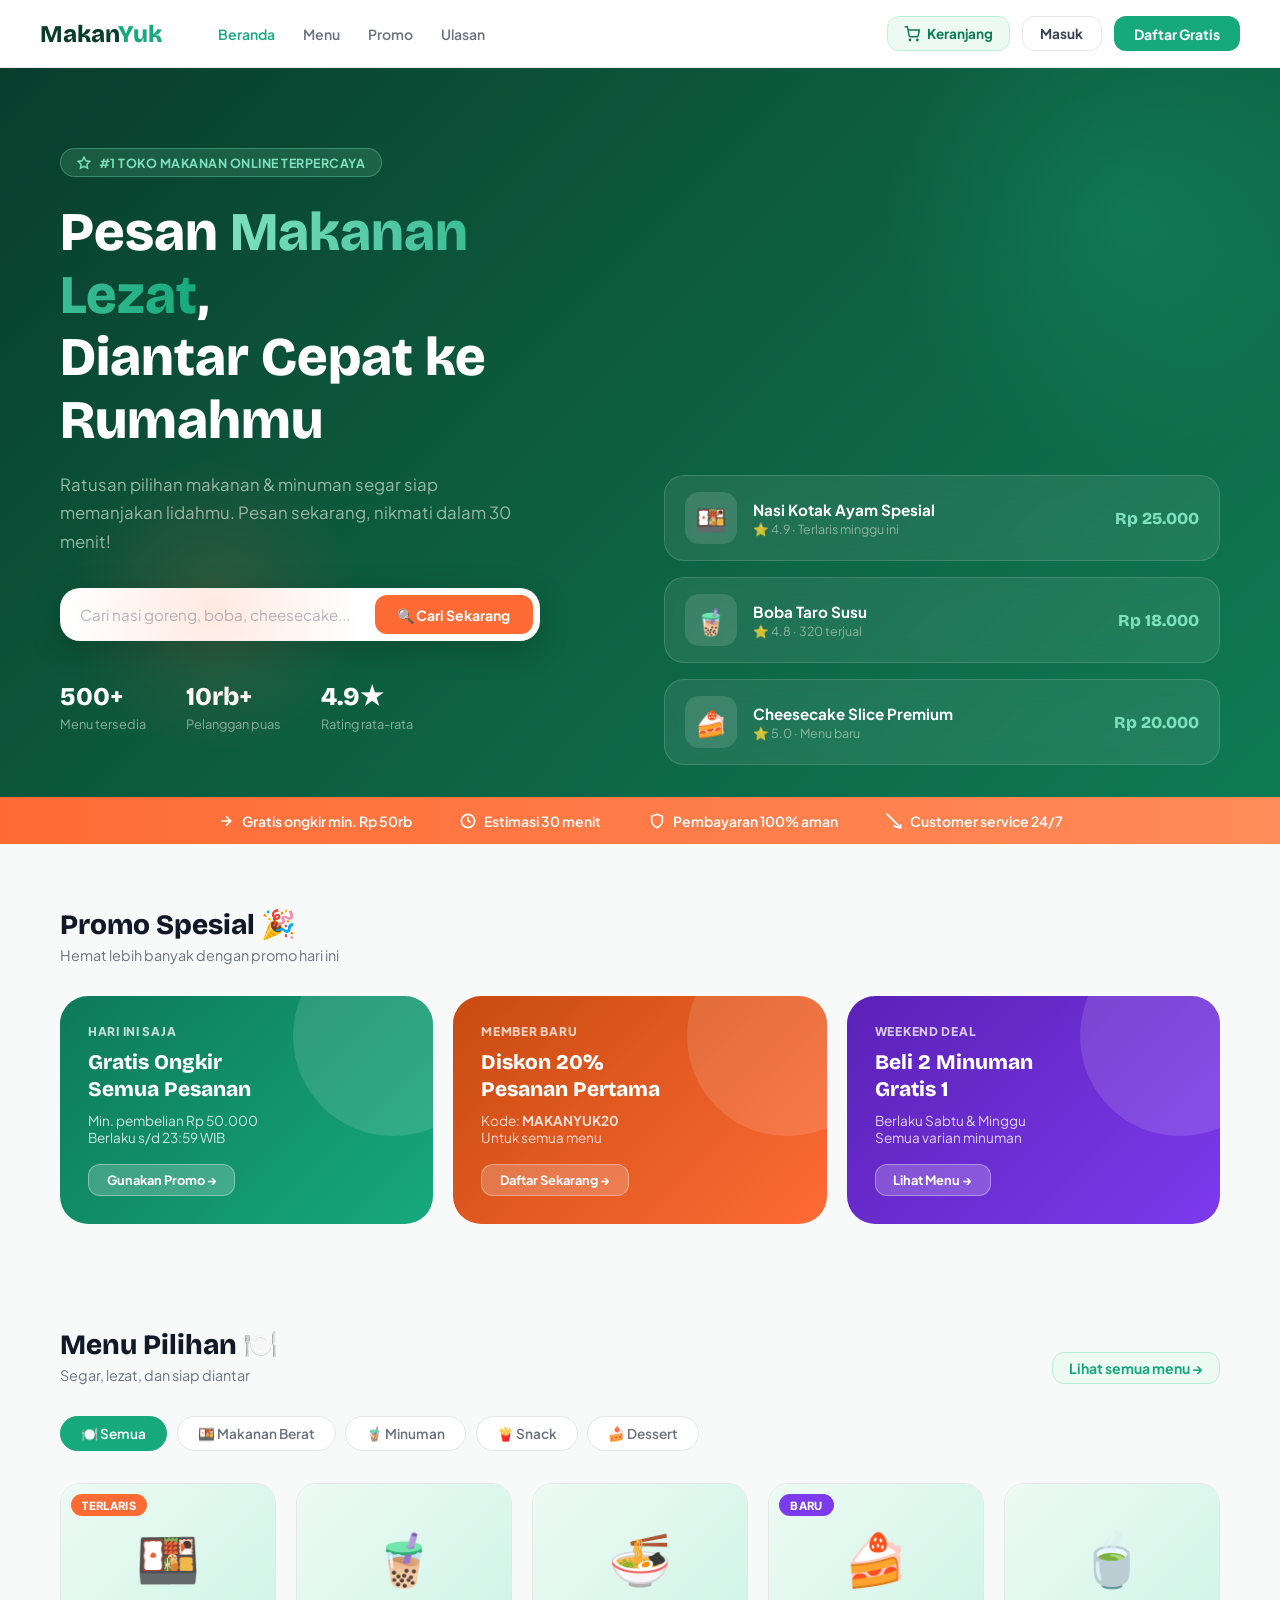
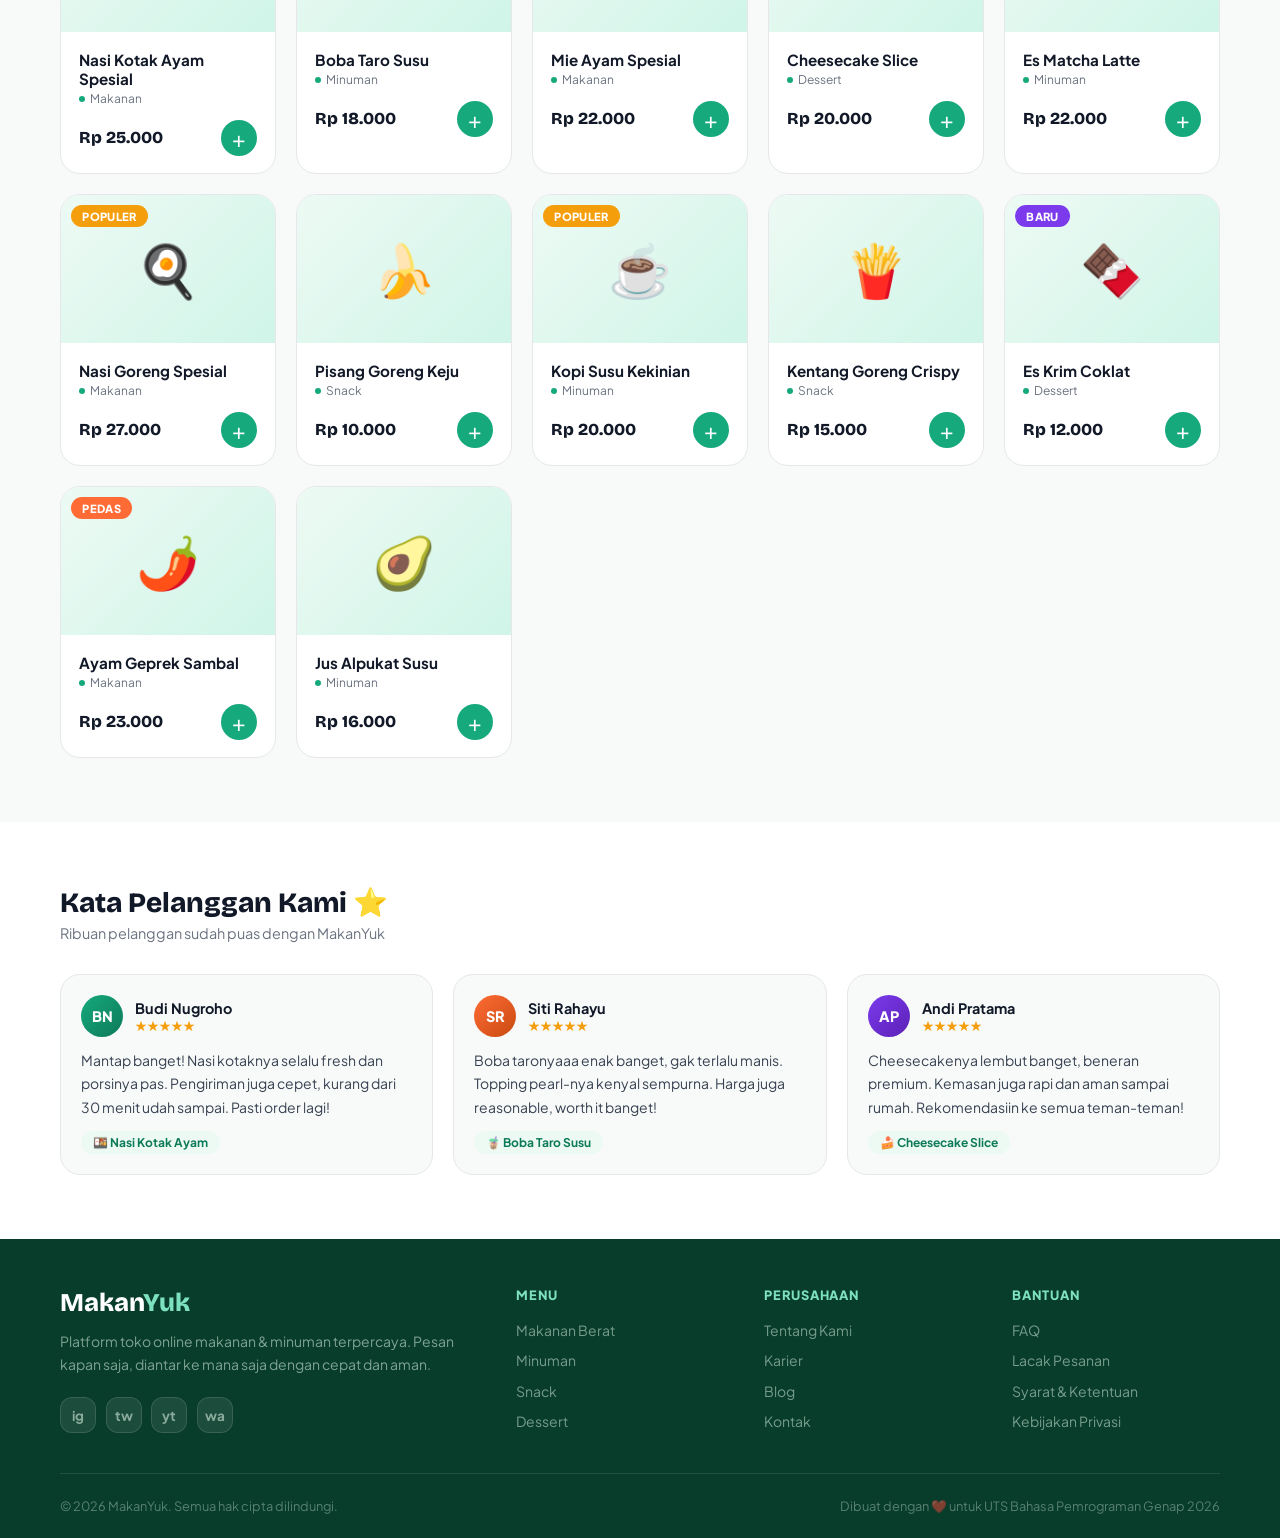
==== index.html @ d8423a84 "first commit" ====
<!DOCTYPE html>
<html lang="id">
<head>
<meta charset="UTF-8">
<meta name="viewport" content="width=device-width, initial-scale=1.0">
<title>MakanYuk — Pesan Makanan & Minuman</title>
<link href="https://fonts.googleapis.com/css2?family=Plus+Jakarta+Sans:ital,wght@0,400;0,500;0,600;0,700;0,800;1,400&family=Bricolage+Grotesque:wght@400;600;700;800&display=swap" rel="stylesheet">
<style>
*{box-sizing:border-box;margin:0;padding:0}
:root{
  --brand:       #16A97C;
  --brand-dark:  #0D7A58;
  --brand-deep:  #083D2C;
  --brand-light: #EDFAF4;
  --brand-mid:   #7DE0BE;
  --accent:      #FF6B35;
  --accent-soft: #FFF0EA;
  --accent2:     #7C3AED;
  --accent2-soft:#F3EFFE;
  --yellow:      #F59E0B;
  --yellow-soft: #FFFBEB;
  --text:        #111827;
  --text2:       #374151;
  --muted:       #6B7280;
  --border:      #E5E7EB;
  --bg:          #F8FAF9;
  --white:       #FFFFFF;
  --r:12px; --r-lg:20px; --r-xl:28px;
  --font-h:'Bricolage Grotesque',sans-serif;
  --font-b:'Plus Jakarta Sans',sans-serif;
}
body{font-family:var(--font-b);color:var(--text);background:var(--bg);-webkit-font-smoothing:antialiased}
a{text-decoration:none;color:inherit}
button{cursor:pointer;font-family:var(--font-b)}

/* ── NAV ── */
.nav{
  position:sticky;top:0;z-index:100;
  height:68px;
  background:rgba(255,255,255,0.88);
  backdrop-filter:blur(14px);
  border-bottom:1px solid rgba(229,231,235,0.7);
  display:flex;align-items:center;
  padding:0 2.5rem;gap:2rem;
}
.nav-logo{
  font-family:var(--font-h);font-size:1.5rem;font-weight:800;
  color:var(--brand-deep);white-space:nowrap;
}
.nav-logo em{color:var(--brand);font-style:normal}
.nav-links{display:flex;gap:1.75rem;list-style:none;flex:1;padding-left:1.5rem}
.nav-links a{font-size:0.875rem;font-weight:600;color:var(--muted);transition:color .2s}
.nav-links a:hover,.nav-links a.active{color:var(--brand)}
.nav-right{display:flex;align-items:center;gap:.75rem;margin-left:auto}
.nav-cart{
  position:relative;
  background:var(--brand-light);border:1.5px solid #b8f0da;
  border-radius:var(--r);padding:.5rem 1rem;
  display:flex;align-items:center;gap:.45rem;
  font-size:.85rem;font-weight:700;color:var(--brand-dark);
  transition:background .2s;
}
.nav-cart:hover{background:#d5f5eb}
.nav-badge{
  position:absolute;top:-7px;right:-7px;
  width:20px;height:20px;border-radius:50%;
  background:var(--accent);color:#fff;
  font-size:10px;font-weight:800;
  display:flex;align-items:center;justify-content:center;
  border:2px solid #fff;
}
.btn{display:inline-flex;align-items:center;justify-content:center;gap:.4rem;border:none;border-radius:var(--r);font-family:var(--font-b);font-weight:700;cursor:pointer;transition:all .2s}
.btn-ghost{background:transparent;color:var(--text2);border:1.5px solid var(--border);padding:.5rem 1.1rem;font-size:.85rem}
.btn-ghost:hover{border-color:var(--brand);color:var(--brand)}
.btn-brand{background:var(--brand);color:#fff;padding:.55rem 1.25rem;font-size:.875rem}
.btn-brand:hover{background:var(--brand-dark);transform:translateY(-1px)}

/* ── HERO ── */
.hero{
  background: linear-gradient(135deg, #083D2C 0%, #0D5C40 45%, #0F7A55 100%);
  padding:5rem 2.5rem 0;
  overflow:hidden;position:relative;
}
.hero-bg-dot{
  position:absolute;width:500px;height:500px;border-radius:50%;
  background:radial-gradient(circle,rgba(22,169,124,.25),transparent 70%);
  top:-100px;right:-100px;pointer-events:none;
}
.hero-bg-dot2{
  position:absolute;width:300px;height:300px;border-radius:50%;
  background:radial-gradient(circle,rgba(255,107,53,.15),transparent 70%);
  bottom:40px;left:5%;pointer-events:none;
}
.hero-inner{
  max-width:1160px;margin:0 auto;
  display:grid;grid-template-columns:1fr 1fr;gap:3rem;align-items:end;
}
.hero-left{padding-bottom:4rem}
.hero-tag{
  display:inline-flex;align-items:center;gap:.5rem;
  background:rgba(125,224,190,.15);
  border:1px solid rgba(125,224,190,.35);
  color:var(--brand-mid);
  padding:.35rem 1rem;border-radius:20px;
  font-size:.78rem;font-weight:700;letter-spacing:.04em;
  margin-bottom:1.5rem;text-transform:uppercase;
}
.hero h1{
  font-family:var(--font-h);
  font-size:clamp(2.2rem,4.5vw,3.4rem);
  font-weight:800;color:#fff;
  line-height:1.15;margin-bottom:1.2rem;
}
.hero h1 .hl{
  color:transparent;
  background:linear-gradient(90deg,#7DE0BE,#16A97C);
  -webkit-background-clip:text;background-clip:text;
}
.hero-desc{color:rgba(167,196,181,.9);font-size:1.05rem;line-height:1.7;margin-bottom:2rem;max-width:460px}
.hero-search{
  display:flex;align-items:center;gap:.5rem;
  background:#fff;border-radius:var(--r-lg);
  padding:.45rem .45rem .45rem 1.25rem;
  max-width:480px;
  box-shadow:0 8px 32px rgba(0,0,0,.2);
}
.hero-search input{flex:1;border:none;outline:none;font-size:.95rem;font-family:var(--font-b);color:var(--text)}
.hero-search input::placeholder{color:#b0b8c1}
.hero-search-btn{
  background:var(--accent);color:#fff;border:none;
  border-radius:12px;padding:.65rem 1.4rem;
  font-size:.875rem;font-weight:700;font-family:var(--font-b);cursor:pointer;
  transition:background .2s;white-space:nowrap;
}
.hero-search-btn:hover{background:#e05a28}
.hero-stats{display:flex;gap:2.5rem;margin-top:2.5rem}
.h-stat strong{display:block;font-family:var(--font-h);font-size:1.6rem;font-weight:800;color:#fff}
.h-stat span{font-size:.8rem;color:rgba(167,196,181,.8)}

.hero-right{
  display:flex;flex-direction:column;gap:1rem;
  padding-bottom:2rem;
}
.hero-card{
  background:rgba(255,255,255,.08);
  backdrop-filter:blur(10px);
  border:1px solid rgba(255,255,255,.15);
  border-radius:var(--r-lg);padding:1rem 1.25rem;
  display:flex;align-items:center;gap:1rem;
  animation:slideIn .5s ease both;
}
.hero-card:nth-child(2){animation-delay:.1s}
.hero-card:nth-child(3){animation-delay:.2s}
@keyframes slideIn{from{opacity:0;transform:translateX(30px)}to{opacity:1;transform:translateX(0)}}
.hc-emoji{
  width:52px;height:52px;border-radius:14px;
  background:rgba(255,255,255,.12);
  display:flex;align-items:center;justify-content:center;
  font-size:1.6rem;flex-shrink:0;
}
.hc-info{flex:1}
.hc-name{font-weight:700;color:#fff;font-size:.95rem}
.hc-meta{font-size:.78rem;color:rgba(167,196,181,.8);margin-top:.15rem}
.hc-price{font-family:var(--font-h);font-weight:800;color:var(--brand-mid);font-size:1.05rem}

/* ── BAND ── */
.band{
  background: linear-gradient(90deg, var(--accent) 0%, #FF8C5A 100%);
  padding:.9rem 2.5rem;
}
.band-inner{
  max-width:1160px;margin:0 auto;
  display:flex;justify-content:center;align-items:center;gap:3rem;flex-wrap:wrap;
}
.band-item{display:flex;align-items:center;gap:.5rem;color:#fff;font-size:.875rem;font-weight:600}
.band-item svg{flex-shrink:0}

/* ── SECTION BASE ── */
.section{padding:4rem 2.5rem}
.s-inner{max-width:1160px;margin:0 auto}
.s-head{display:flex;justify-content:space-between;align-items:flex-end;margin-bottom:2rem;flex-wrap:wrap;gap:1rem}
.s-title{font-family:var(--font-h);font-size:1.75rem;font-weight:800;color:var(--text)}
.s-sub{font-size:.9rem;color:var(--muted);margin-top:.25rem}
.see-all{font-size:.875rem;font-weight:700;color:var(--brand);border:1.5px solid #b8f0da;border-radius:var(--r);padding:.4rem 1rem;background:var(--brand-light);transition:background .2s}
.see-all:hover{background:#c8f4e2}

/* ── CATEGORY PILLS ── */
.cats{display:flex;gap:.6rem;flex-wrap:wrap;margin-bottom:2rem}
.cat{
  padding:.5rem 1.25rem;border-radius:20px;
  font-size:.85rem;font-weight:600;
  border:1.5px solid var(--border);
  background:#fff;color:var(--muted);
  cursor:pointer;transition:all .2s;
}
.cat:hover{border-color:var(--brand);color:var(--brand)}
.cat.active{background:var(--brand);color:#fff;border-color:var(--brand)}

/* ── PRODUCT GRID ── */
.grid{display:grid;grid-template-columns:repeat(auto-fill,minmax(210px,1fr));gap:1.25rem}
.pcard{
  background:#fff;border:1px solid var(--border);
  border-radius:var(--r-lg);overflow:hidden;
  transition:transform .22s,box-shadow .22s;
}
.pcard:hover{transform:translateY(-5px);box-shadow:0 12px 32px rgba(22,169,124,.13)}
.pcard-img{
  height:148px;
  background:linear-gradient(135deg,#EDFAF4,#d0f5e8);
  display:flex;align-items:center;justify-content:center;
  font-size:3.2rem;position:relative;
}
.pcard-badge{
  position:absolute;top:10px;left:10px;
  padding:.25rem .7rem;border-radius:20px;
  font-size:.7rem;font-weight:800;letter-spacing:.03em;text-transform:uppercase;
}
.badge-hot{background:var(--accent);color:#fff}
.badge-new{background:var(--accent2);color:#fff}
.badge-pop{background:var(--yellow);color:#fff}
.pcard-body{padding:1.1rem}
.pcard-name{font-weight:700;font-size:.95rem;color:var(--text)}
.pcard-cat{
  font-size:.75rem;color:var(--muted);
  margin-top:.2rem;margin-bottom:.85rem;
  display:flex;align-items:center;gap:.35rem;
}
.pcard-dot{
  width:6px;height:6px;border-radius:50%;
  background:var(--brand);display:inline-block;
}
.pcard-foot{display:flex;align-items:center;justify-content:space-between}
.pcard-price{font-family:var(--font-h);font-size:1.05rem;font-weight:800;color:var(--text)}
.pcard-add{
  width:36px;height:36px;border-radius:50%;
  background:var(--brand);color:#fff;border:none;
  font-size:1.4rem;display:flex;align-items:center;justify-content:center;
  line-height:1;transition:background .2s,transform .15s;
}
.pcard-add:hover{background:var(--brand-dark);transform:scale(1.1)}

/* ── PROMO SECTION ── */
.promos{display:grid;grid-template-columns:repeat(auto-fit,minmax(280px,1fr));gap:1.25rem;margin-bottom:2.5rem}
.promo-card{
  border-radius:var(--r-xl);padding:1.75rem;
  display:flex;flex-direction:column;gap:.6rem;
  position:relative;overflow:hidden;
}
.promo-card::before{
  content:'';position:absolute;
  width:200px;height:200px;border-radius:50%;
  top:-60px;right:-60px;
  background:rgba(255,255,255,.12);pointer-events:none;
}
.pc-green{background:linear-gradient(135deg,#0D7A58,#16A97C)}
.pc-orange{background:linear-gradient(135deg,#C84B11,#FF6B35)}
.pc-purple{background:linear-gradient(135deg,#5B21B6,#7C3AED)}
.promo-label{font-size:.75rem;font-weight:800;text-transform:uppercase;letter-spacing:.06em;opacity:.75;color:#fff}
.promo-title{font-family:var(--font-h);font-size:1.3rem;font-weight:800;color:#fff;line-height:1.3}
.promo-sub{font-size:.85rem;color:rgba(255,255,255,.8)}
.promo-btn{
  margin-top:.5rem;align-self:flex-start;
  background:rgba(255,255,255,.2);color:#fff;
  border:1.5px solid rgba(255,255,255,.35);
  border-radius:var(--r);padding:.45rem 1.1rem;
  font-size:.8rem;font-weight:700;cursor:pointer;
  transition:background .2s;
}
.promo-btn:hover{background:rgba(255,255,255,.32)}

/* ── REVIEW SECTION ── */
.reviews-bg{background:#fff}
.rev-grid{display:grid;grid-template-columns:repeat(auto-fill,minmax(280px,1fr));gap:1.25rem}
.rev-card{
  background:var(--bg);border:1px solid var(--border);
  border-radius:var(--r-lg);padding:1.25rem;
}
.rev-top{display:flex;align-items:center;gap:.75rem;margin-bottom:.75rem}
.rev-avatar{
  width:42px;height:42px;border-radius:50%;
  display:flex;align-items:center;justify-content:center;
  font-weight:800;font-size:.9rem;color:#fff;flex-shrink:0;
}
.av-g{background:linear-gradient(135deg,#16A97C,#0D7A58)}
.av-o{background:linear-gradient(135deg,#FF6B35,#C84B11)}
.av-p{background:linear-gradient(135deg,#7C3AED,#5B21B6)}
.rev-name{font-weight:700;font-size:.9rem}
.rev-stars{color:#F59E0B;font-size:.85rem}
.rev-text{font-size:.875rem;color:var(--text2);line-height:1.65}
.rev-product{
  display:inline-flex;align-items:center;gap:.35rem;
  margin-top:.75rem;
  background:var(--brand-light);color:var(--brand-dark);
  padding:.25rem .75rem;border-radius:20px;font-size:.75rem;font-weight:700;
}

/* ── FOOTER ── */
.footer{
  background:var(--brand-deep);
  padding:3rem 2.5rem 1.5rem;
}
.footer-inner{max-width:1160px;margin:0 auto}
.footer-top{
  display:grid;grid-template-columns:2fr 1fr 1fr 1fr;
  gap:2.5rem;padding-bottom:2.5rem;
  border-bottom:1px solid rgba(255,255,255,.1);
}
.footer-logo{font-family:var(--font-h);font-size:1.6rem;font-weight:800;color:#fff;margin-bottom:.75rem}
.footer-logo em{color:var(--brand-mid);font-style:normal}
.footer-desc{font-size:.875rem;color:rgba(167,196,181,.75);line-height:1.7;margin-bottom:1.25rem}
.footer-socials{display:flex;gap:.6rem}
.social-btn{
  width:36px;height:36px;border-radius:var(--r);
  background:rgba(255,255,255,.08);border:1px solid rgba(255,255,255,.12);
  display:flex;align-items:center;justify-content:center;
  color:rgba(167,196,181,.8);font-size:.85rem;font-weight:700;
  transition:background .2s;
}
.social-btn:hover{background:rgba(22,169,124,.25);color:var(--brand-mid)}
.footer-col h4{font-size:.8rem;font-weight:800;text-transform:uppercase;letter-spacing:.06em;color:var(--brand-mid);margin-bottom:1rem}
.footer-col ul{list-style:none;display:flex;flex-direction:column;gap:.6rem}
.footer-col a{font-size:.875rem;color:rgba(167,196,181,.7);transition:color .2s}
.footer-col a:hover{color:#fff}
.footer-bottom{
  display:flex;justify-content:space-between;align-items:center;
  padding-top:1.5rem;flex-wrap:wrap;gap:.75rem;
  font-size:.8rem;color:rgba(167,196,181,.5);
}

/* ── TOAST ── */
.toast-wrap{position:fixed;bottom:1.5rem;right:1.5rem;z-index:9999;display:flex;flex-direction:column;gap:.5rem}
.toast{
  background:var(--brand-dark);color:#fff;
  padding:.75rem 1.25rem;border-radius:var(--r);
  font-size:.875rem;font-weight:600;
  box-shadow:0 8px 24px rgba(0,0,0,.2);
  animation:fadeUp .3s ease;
}
@keyframes fadeUp{from{opacity:0;transform:translateY(12px)}to{opacity:1;transform:translateY(0)}}

/* ── RESPONSIVE ── */
@media(max-width:900px){
  .hero-inner{grid-template-columns:1fr}
  .hero-right{display:none}
  .footer-top{grid-template-columns:1fr 1fr}
}
@media(max-width:600px){
  .hero{padding:3.5rem 1.5rem 0}
  .section{padding:3rem 1.5rem}
  .hero-stats{gap:1.5rem}
  .footer-top{grid-template-columns:1fr}
}
</style>
</head>
<body>

<!-- NAVBAR -->
<nav class="nav">
  <span class="nav-logo">Makan<em>Yuk</em></span>
  <ul class="nav-links">
    <li><a href="#" class="active">Beranda</a></li>
    <li><a href="#menu">Menu</a></li>
    <li><a href="#promo">Promo</a></li>
    <li><a href="#ulasan">Ulasan</a></li>
  </ul>
  <div class="nav-right">
    <a href="cart.html" class="nav-cart">
      <svg width="16" height="16" fill="none" stroke="currentColor" stroke-width="2.2" viewBox="0 0 24 24">
        <circle cx="9" cy="21" r="1"/><circle cx="20" cy="21" r="1"/>
        <path d="M1 1h4l2.68 13.39a2 2 0 002 1.61h9.72a2 2 0 002-1.61L23 6H6"/>
      </svg>
      Keranjang
      <span class="nav-badge" id="cart-badge" style="display:none">0</span>
    </a>
    <a href="login.html" class="btn btn-ghost" id="btn-masuk">Masuk</a>
    <a href="login.html#register" class="btn btn-brand" id="btn-daftar">Daftar Gratis</a>
  </div>
</nav>

<!-- HERO -->
<section class="hero">
  <div class="hero-bg-dot"></div>
  <div class="hero-bg-dot2"></div>
  <div class="hero-inner">
    <div class="hero-left">
      <div class="hero-tag">
        <svg width="14" height="14" fill="none" stroke="currentColor" stroke-width="2.5" viewBox="0 0 24 24"><path d="M12 2l3.09 6.26L22 9.27l-5 4.87 1.18 6.88L12 17.77l-6.18 3.25L7 14.14 2 9.27l6.91-1.01L12 2z"/></svg>
        #1 Toko Makanan Online Terpercaya
      </div>
      <h1>Pesan <span class="hl">Makanan Lezat</span>,<br>Diantar Cepat ke Rumahmu</h1>
      <p class="hero-desc">Ratusan pilihan makanan & minuman segar siap memanjakan lidahmu. Pesan sekarang, nikmati dalam 30 menit!</p>
      <div class="hero-search">
        <input type="text" placeholder="Cari nasi goreng, boba, cheesecake..." id="search-input">
        <button class="hero-search-btn" onclick="doSearch()">🔍 Cari Sekarang</button>
      </div>
      <div class="hero-stats">
        <div class="h-stat"><strong>500+</strong><span>Menu tersedia</span></div>
        <div class="h-stat"><strong>10rb+</strong><span>Pelanggan puas</span></div>
        <div class="h-stat"><strong>4.9★</strong><span>Rating rata-rata</span></div>
      </div>
    </div>
    <div class="hero-right">
      <div class="hero-card">
        <div class="hc-emoji">🍱</div>
        <div class="hc-info">
          <div class="hc-name">Nasi Kotak Ayam Spesial</div>
          <div class="hc-meta">⭐ 4.9 · Terlaris minggu ini</div>
        </div>
        <div class="hc-price">Rp 25.000</div>
      </div>
      <div class="hero-card">
        <div class="hc-emoji">🧋</div>
        <div class="hc-info">
          <div class="hc-name">Boba Taro Susu</div>
          <div class="hc-meta">⭐ 4.8 · 320 terjual</div>
        </div>
        <div class="hc-price">Rp 18.000</div>
      </div>
      <div class="hero-card">
        <div class="hc-emoji">🍰</div>
        <div class="hc-info">
          <div class="hc-name">Cheesecake Slice Premium</div>
          <div class="hc-meta">⭐ 5.0 · Menu baru</div>
        </div>
        <div class="hc-price">Rp 20.000</div>
      </div>
    </div>
  </div>
</section>

<!-- BAND -->
<div class="band">
  <div class="band-inner">
    <div class="band-item">
      <svg width="16" height="16" fill="none" stroke="currentColor" stroke-width="2.5" viewBox="0 0 24 24"><path d="M5 12h14M12 5l7 7-7 7"/></svg>
      Gratis ongkir min. Rp 50rb
    </div>
    <div class="band-item">
      <svg width="16" height="16" fill="none" stroke="currentColor" stroke-width="2.5" viewBox="0 0 24 24"><circle cx="12" cy="12" r="10"/><polyline points="12,6 12,12 16,14"/></svg>
      Estimasi 30 menit
    </div>
    <div class="band-item">
      <svg width="16" height="16" fill="none" stroke="currentColor" stroke-width="2.5" viewBox="0 0 24 24"><path d="M12 22s8-4 8-10V5l-8-3-8 3v7c0 6 8 10 8 10z"/></svg>
      Pembayaran 100% aman
    </div>
    <div class="band-item">
      <svg width="16" height="16" fill="none" stroke="currentColor" stroke-width="2.5" viewBox="0 0 24 24"><path d="M22 16.92v3a2 2 0 01-2.18 2 19.79 19.79 0 01-8.63-3.07"/><path d="M1 1l22 22"/></svg>
      Customer service 24/7
    </div>
  </div>
</div>

<!-- PROMO SECTION -->
<section class="section" id="promo">
  <div class="s-inner">
    <div class="s-head">
      <div>
        <div class="s-title">Promo Spesial 🎉</div>
        <div class="s-sub">Hemat lebih banyak dengan promo hari ini</div>
      </div>
    </div>
    <div class="promos">
      <div class="promo-card pc-green">
        <div class="promo-label">Hari ini saja</div>
        <div class="promo-title">Gratis Ongkir<br>Semua Pesanan</div>
        <div class="promo-sub">Min. pembelian Rp 50.000<br>Berlaku s/d 23:59 WIB</div>
        <button class="promo-btn">Gunakan Promo →</button>
      </div>
      <div class="promo-card pc-orange">
        <div class="promo-label">Member baru</div>
        <div class="promo-title">Diskon 20%<br>Pesanan Pertama</div>
        <div class="promo-sub">Kode: <strong>MAKANYUK20</strong><br>Untuk semua menu</div>
        <button class="promo-btn">Daftar Sekarang →</button>
      </div>
      <div class="promo-card pc-purple">
        <div class="promo-label">Weekend deal</div>
        <div class="promo-title">Beli 2 Minuman<br>Gratis 1</div>
        <div class="promo-sub">Berlaku Sabtu & Minggu<br>Semua varian minuman</div>
        <button class="promo-btn">Lihat Menu →</button>
      </div>
    </div>
  </div>
</section>

<!-- MENU SECTION -->
<section class="section" id="menu" style="padding-top:0">
  <div class="s-inner">
    <div class="s-head">
      <div>
        <div class="s-title">Menu Pilihan 🍽️</div>
        <div class="s-sub">Segar, lezat, dan siap diantar</div>
      </div>
      <a href="#" class="see-all">Lihat semua menu →</a>
    </div>

    <div class="cats" id="cat-tabs">
      <button class="cat active" data-cat="semua">🍽️ Semua</button>
      <button class="cat" data-cat="makanan">🍱 Makanan Berat</button>
      <button class="cat" data-cat="minuman">🧋 Minuman</button>
      <button class="cat" data-cat="snack">🍟 Snack</button>
      <button class="cat" data-cat="dessert">🍰 Dessert</button>
    </div>

    <div class="grid" id="product-grid"></div>
  </div>
</section>

<!-- ULASAN SECTION -->
<section class="section reviews-bg" id="ulasan">
  <div class="s-inner">
    <div class="s-head">
      <div>
        <div class="s-title">Kata Pelanggan Kami ⭐</div>
        <div class="s-sub">Ribuan pelanggan sudah puas dengan MakanYuk</div>
      </div>
    </div>
    <div class="rev-grid">
      <div class="rev-card">
        <div class="rev-top">
          <div class="rev-avatar av-g">BN</div>
          <div>
            <div class="rev-name">Budi Nugroho</div>
            <div class="rev-stars">★★★★★</div>
          </div>
        </div>
        <div class="rev-text">Mantap banget! Nasi kotaknya selalu fresh dan porsinya pas. Pengiriman juga cepet, kurang dari 30 menit udah sampai. Pasti order lagi!</div>
        <span class="rev-product">🍱 Nasi Kotak Ayam</span>
      </div>
      <div class="rev-card">
        <div class="rev-top">
          <div class="rev-avatar av-o">SR</div>
          <div>
            <div class="rev-name">Siti Rahayu</div>
            <div class="rev-stars">★★★★★</div>
          </div>
        </div>
        <div class="rev-text">Boba taronyaaa enak banget, gak terlalu manis. Topping pearl-nya kenyal sempurna. Harga juga reasonable, worth it banget!</div>
        <span class="rev-product">🧋 Boba Taro Susu</span>
      </div>
      <div class="rev-card">
        <div class="rev-top">
          <div class="rev-avatar av-p">AP</div>
          <div>
            <div class="rev-name">Andi Pratama</div>
            <div class="rev-stars">★★★★★</div>
          </div>
        </div>
        <div class="rev-text">Cheesecakenya lembut banget, beneran premium. Kemasan juga rapi dan aman sampai rumah. Rekomendasiin ke semua teman-teman!</div>
        <span class="rev-product">🍰 Cheesecake Slice</span>
      </div>
    </div>
  </div>
</section>

<!-- FOOTER -->
<footer class="footer">
  <div class="footer-inner">
    <div class="footer-top">
      <div>
        <div class="footer-logo">Makan<em>Yuk</em></div>
        <p class="footer-desc">Platform toko online makanan & minuman terpercaya. Pesan kapan saja, diantar ke mana saja dengan cepat dan aman.</p>
        <div class="footer-socials">
          <a class="social-btn" href="#">ig</a>
          <a class="social-btn" href="#">tw</a>
          <a class="social-btn" href="#">yt</a>
          <a class="social-btn" href="#">wa</a>
        </div>
      </div>
      <div class="footer-col">
        <h4>Menu</h4>
        <ul>
          <li><a href="#">Makanan Berat</a></li>
          <li><a href="#">Minuman</a></li>
          <li><a href="#">Snack</a></li>
          <li><a href="#">Dessert</a></li>
        </ul>
      </div>
      <div class="footer-col">
        <h4>Perusahaan</h4>
        <ul>
          <li><a href="#">Tentang Kami</a></li>
          <li><a href="#">Karier</a></li>
          <li><a href="#">Blog</a></li>
          <li><a href="#">Kontak</a></li>
        </ul>
      </div>
      <div class="footer-col">
        <h4>Bantuan</h4>
        <ul>
          <li><a href="#">FAQ</a></li>
          <li><a href="#">Lacak Pesanan</a></li>
          <li><a href="#">Syarat & Ketentuan</a></li>
          <li><a href="#">Kebijakan Privasi</a></li>
        </ul>
      </div>
    </div>
    <div class="footer-bottom">
      <span>© 2026 MakanYuk. Semua hak cipta dilindungi.</span>
      <span>Dibuat dengan ❤️ untuk UTS Bahasa Pemrograman Genap 2026</span>
    </div>
  </div>
</footer>

<div class="toast-wrap" id="toast-wrap"></div>

<script>
const PRODUCTS = [
  {id:1, name:"Nasi Kotak Ayam Spesial", cat:"makanan", price:25000, emoji:"🍱", badge:"hot", badgeLabel:"Terlaris"},
  {id:2, name:"Boba Taro Susu",          cat:"minuman", price:18000, emoji:"🧋", badge:null},
  {id:3, name:"Mie Ayam Spesial",        cat:"makanan", price:22000, emoji:"🍜", badge:null},
  {id:4, name:"Cheesecake Slice",        cat:"dessert",  price:20000, emoji:"🍰", badge:"new", badgeLabel:"Baru"},
  {id:5, name:"Es Matcha Latte",         cat:"minuman", price:22000, emoji:"🍵", badge:null},
  {id:6, name:"Nasi Goreng Spesial",     cat:"makanan", price:27000, emoji:"🍳", badge:"pop", badgeLabel:"Populer"},
  {id:7, name:"Pisang Goreng Keju",      cat:"snack",   price:10000, emoji:"🍌", badge:null},
  {id:8, name:"Kopi Susu Kekinian",      cat:"minuman", price:20000, emoji:"☕", badge:"pop", badgeLabel:"Populer"},
  {id:9, name:"Kentang Goreng Crispy",   cat:"snack",   price:15000, emoji:"🍟", badge:null},
  {id:10,name:"Es Krim Coklat",          cat:"dessert",  price:12000, emoji:"🍫", badge:"new", badgeLabel:"Baru"},
  {id:11,name:"Ayam Geprek Sambal",      cat:"makanan", price:23000, emoji:"🌶️", badge:"hot", badgeLabel:"Pedas"},
  {id:12,name:"Jus Alpukat Susu",        cat:"minuman", price:16000, emoji:"🥑", badge:null},
];

let cart = JSON.parse(localStorage.getItem('makanyuk_cart')||'[]');
let activeCat = 'semua';

function fmtRp(n){return 'Rp '+n.toLocaleString('id-ID')}

function saveCart(){localStorage.setItem('makanyuk_cart',JSON.stringify(cart));updateBadge()}
function updateBadge(){
  const t=cart.reduce((s,i)=>s+i.qty,0);
  const b=document.getElementById('cart-badge');
  if(b){b.textContent=t;b.style.display=t>0?'flex':'none'}
}

function addCart(id){
  const p=PRODUCTS.find(x=>x.id===id);if(!p)return;
  const ex=cart.find(x=>x.id===id);
  if(ex)ex.qty++;else cart.push({id,name:p.name,price:p.price,emoji:p.emoji,qty:1});
  saveCart();toast(p.emoji+' '+p.name+' ditambahkan!');
}

function toast(msg){
  const w=document.getElementById('toast-wrap');
  const t=document.createElement('div');
  t.className='toast';t.textContent=msg;
  w.appendChild(t);setTimeout(()=>t.remove(),2600);
}

function renderProducts(cat){
  const query=document.getElementById('search-input').value.toLowerCase();
  const list=PRODUCTS.filter(p=>(cat==='semua'||p.cat===cat)&&p.name.toLowerCase().includes(query));
  const g=document.getElementById('product-grid');
  if(!list.length){g.innerHTML='<p style="grid-column:1/-1;text-align:center;color:var(--muted);padding:3rem">Produk tidak ditemukan 😅</p>';return}
  g.innerHTML=list.map(p=>`
    <div class="pcard">
      <div class="pcard-img">
        ${p.badge?`<span class="pcard-badge badge-${p.badge}">${p.badgeLabel}</span>`:''}
        ${p.emoji}
      </div>
      <div class="pcard-body">
        <div class="pcard-name">${p.name}</div>
        <div class="pcard-cat"><span class="pcard-dot"></span>${p.cat.charAt(0).toUpperCase()+p.cat.slice(1)}</div>
        <div class="pcard-foot">
          <span class="pcard-price">${fmtRp(p.price)}</span>
          <button class="pcard-add" onclick="addCart(${p.id})">+</button>
        </div>
      </div>
    </div>
  `).join('');
}

document.getElementById('cat-tabs').addEventListener('click',e=>{
  const tab=e.target.closest('.cat');if(!tab)return;
  document.querySelectorAll('.cat').forEach(t=>t.classList.remove('active'));
  tab.classList.add('active');activeCat=tab.dataset.cat;
  renderProducts(activeCat);
});
document.getElementById('search-input').addEventListener('input',()=>renderProducts(activeCat));
function doSearch(){renderProducts(activeCat)}

const user=JSON.parse(localStorage.getItem('makanyuk_user')||'null');
if(user){
  document.getElementById('btn-masuk').textContent='Hi, '+user.name;
  document.getElementById('btn-daftar').textContent='Keluar';
  document.getElementById('btn-daftar').onclick=e=>{e.preventDefault();localStorage.removeItem('makanyuk_user');location.reload()};
}
 
updateBadge();
renderProducts('semua');
</script>
</body>
</html>
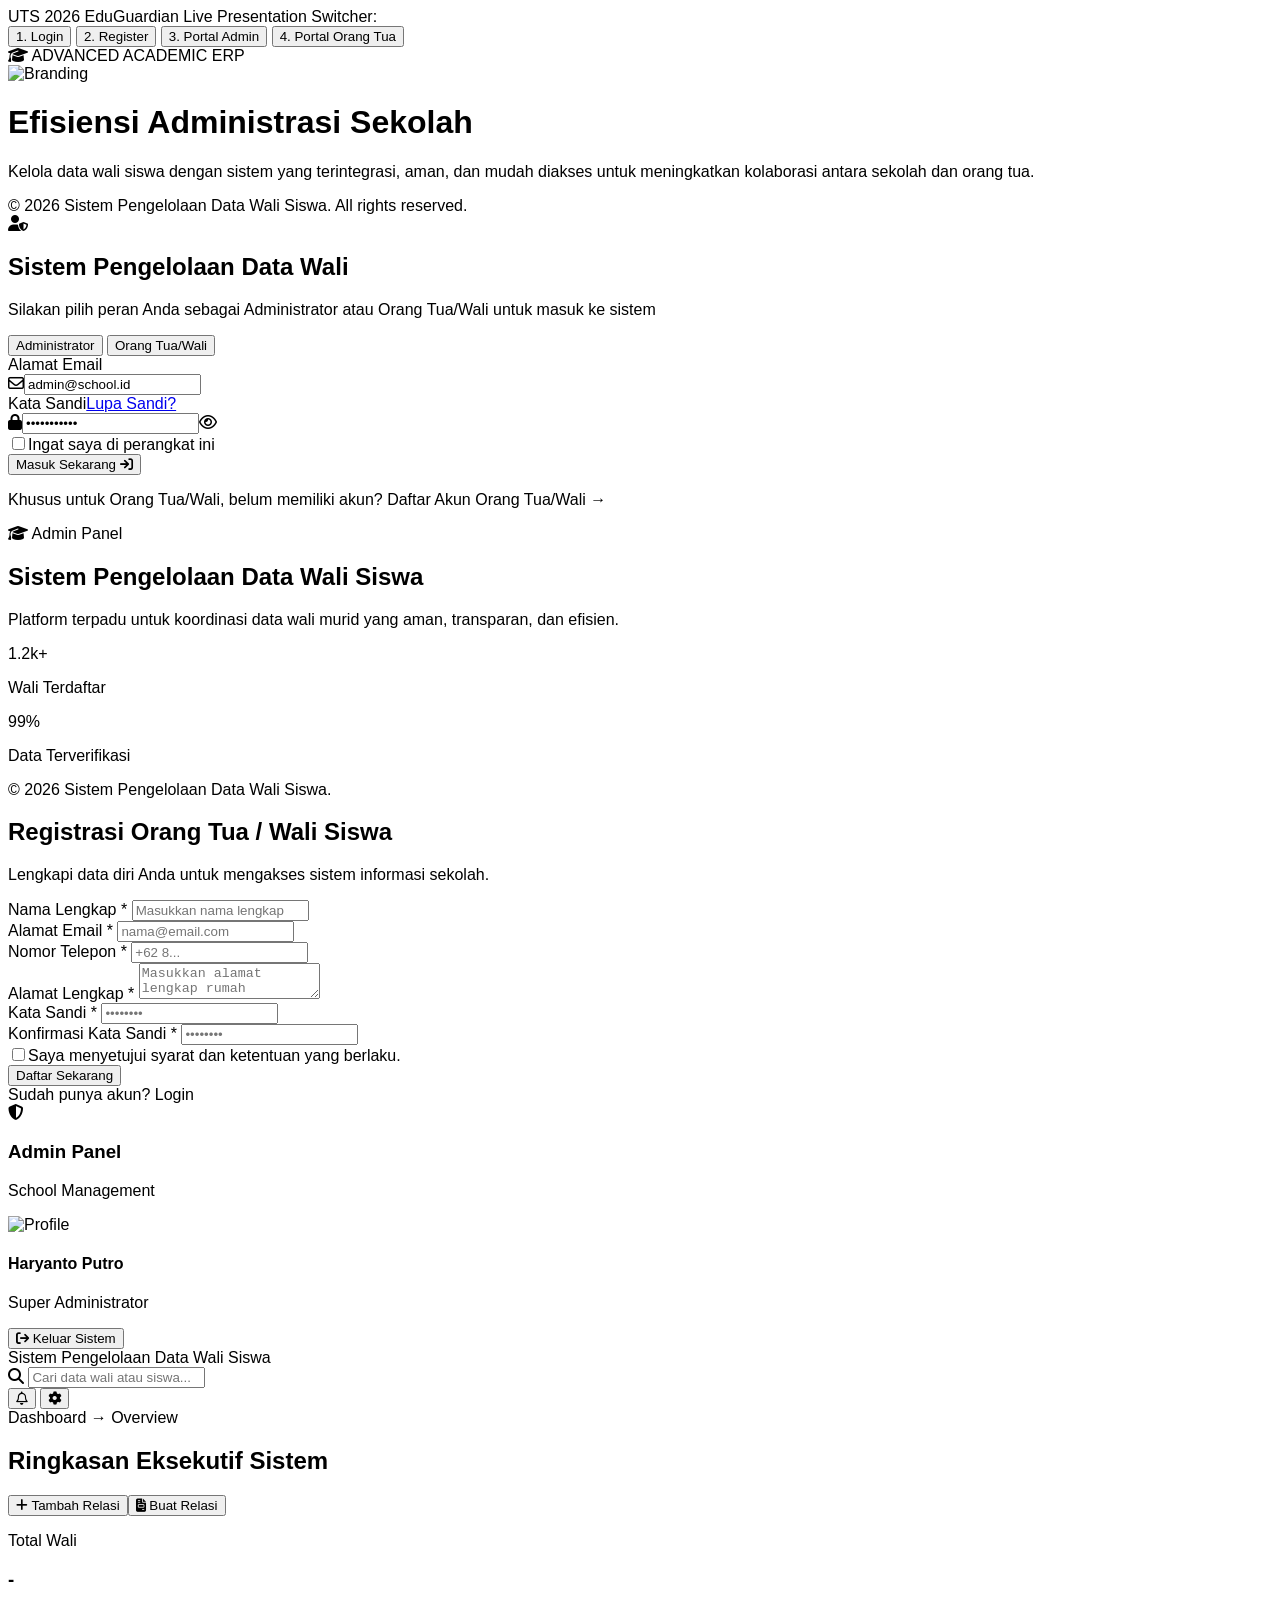
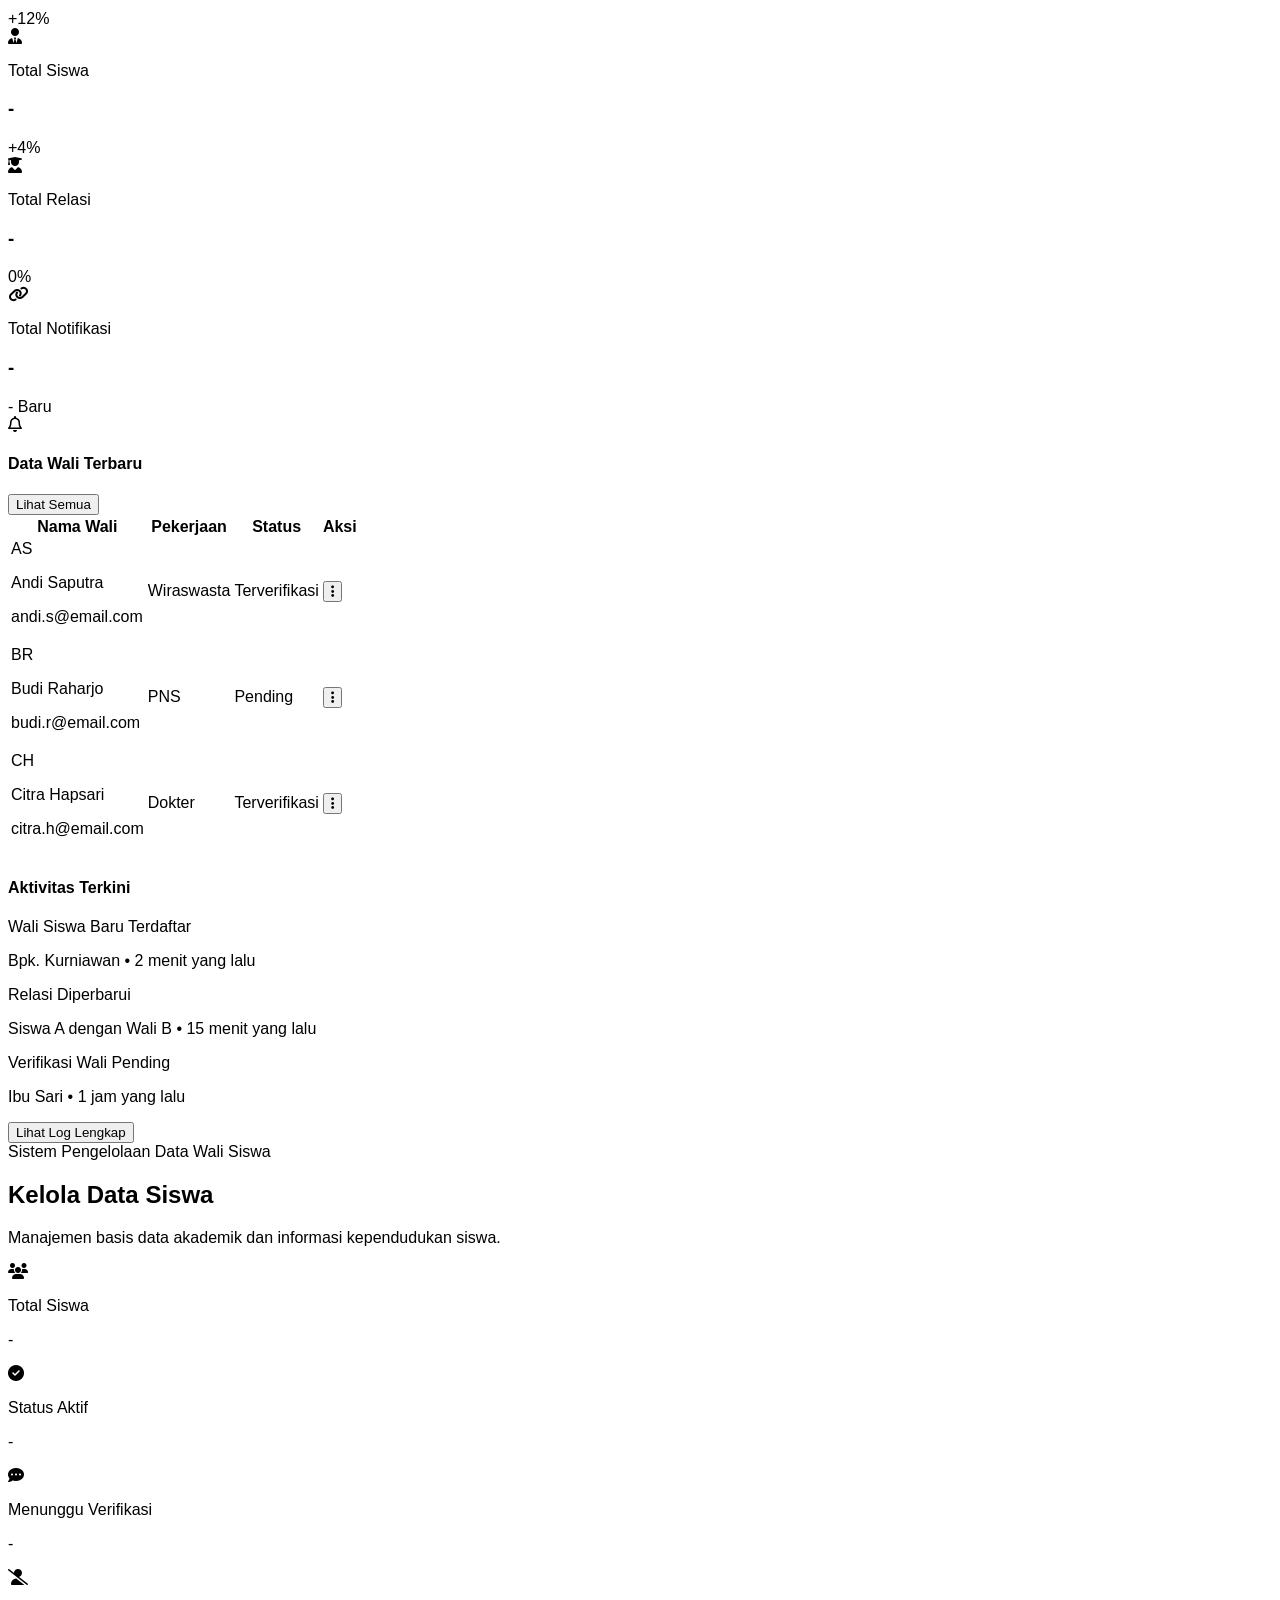
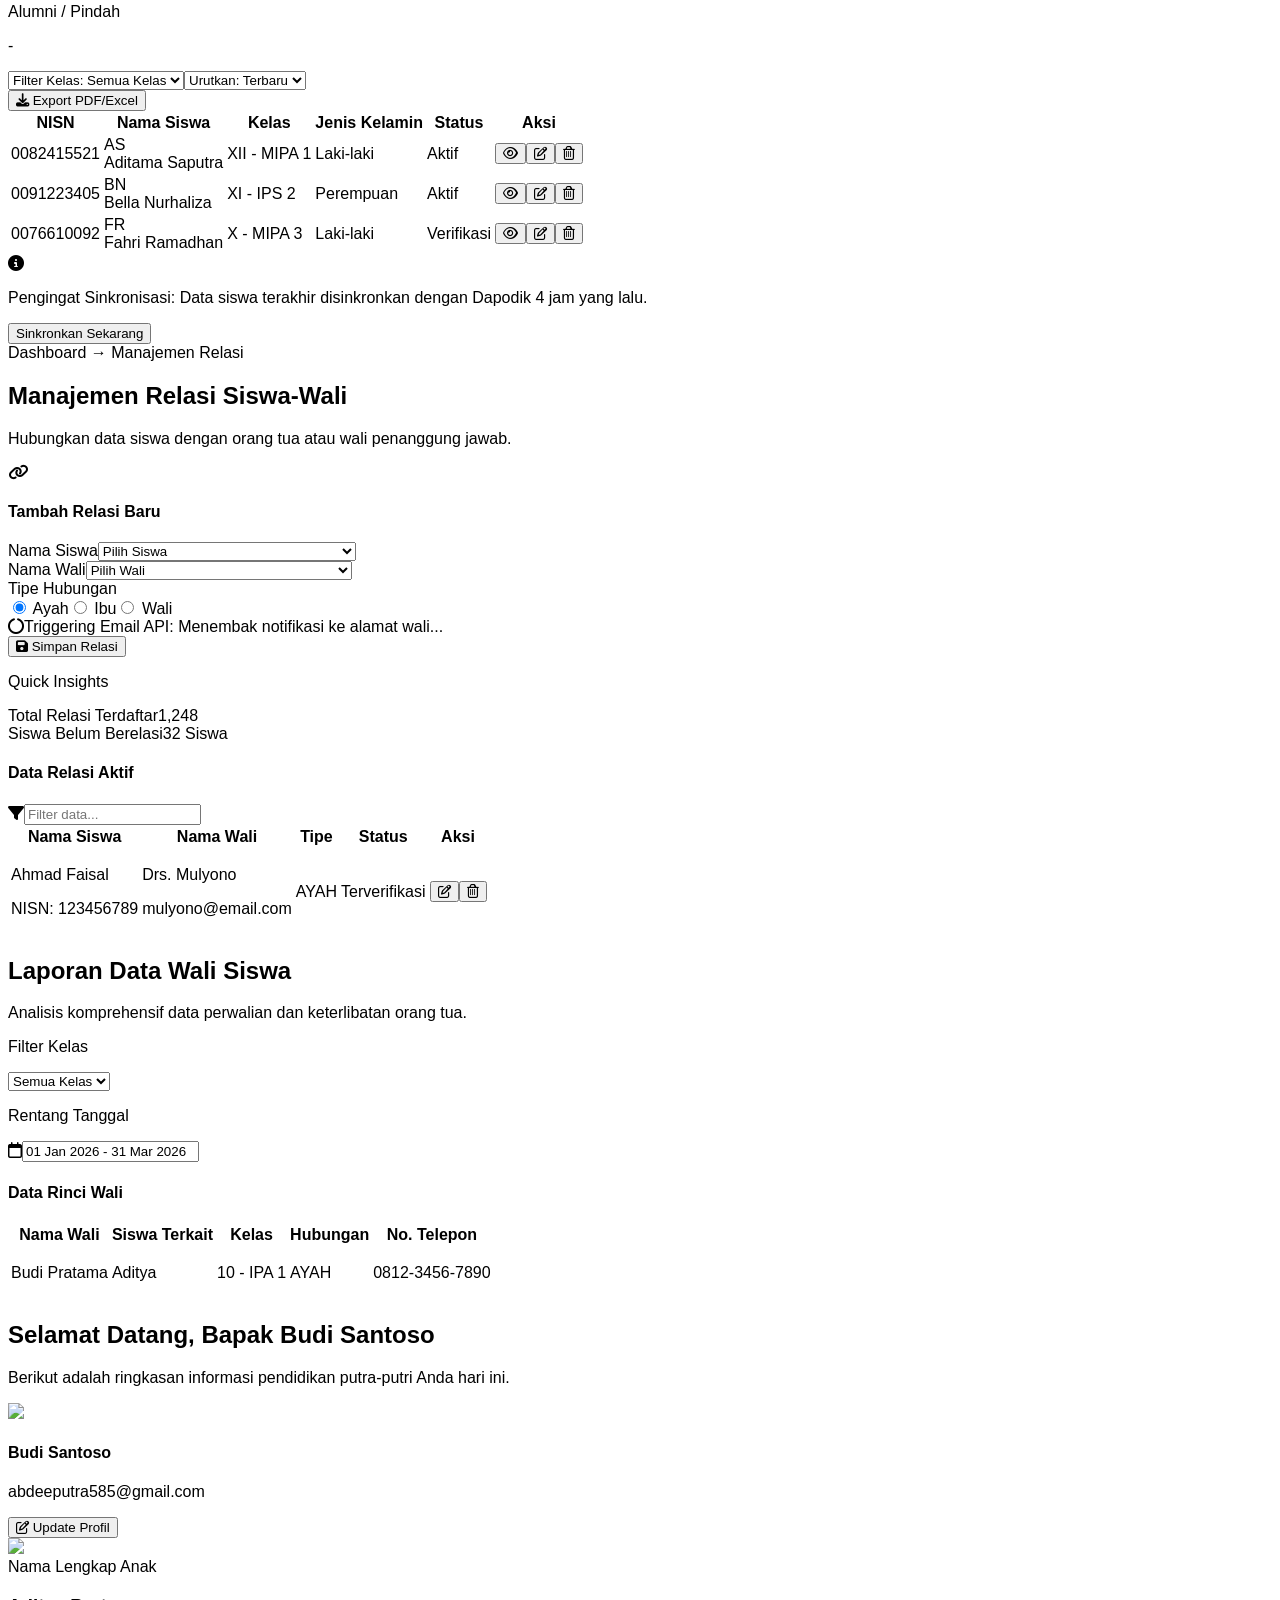
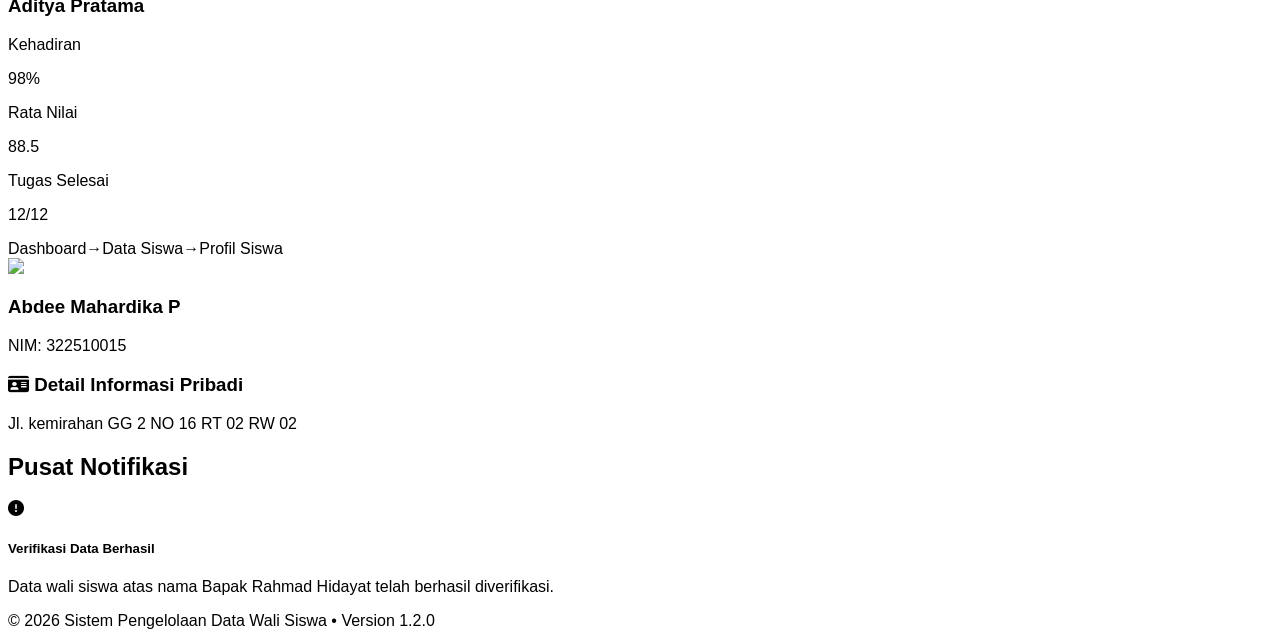
==== commit 5a8be0e3: "p" ====
--- a/index.html
+++ b/index.html
@@ -1,691 +1,326 @@
 <!DOCTYPE html>
 <html lang="id">
 <head>
-<meta charset="UTF-8">
-<meta name="viewport" content="width=device-width, initial-scale=1.0">
-<title>MakanYuk — Pesan Makanan & Minuman</title>
-<link href="https://fonts.googleapis.com/css2?family=Plus+Jakarta+Sans:ital,wght@0,400;0,500;0,600;0,700;0,800;1,400&family=Bricolage+Grotesque:wght@400;600;700;800&display=swap" rel="stylesheet">
-<style>
-*{box-sizing:border-box;margin:0;padding:0}
-:root{
-  --brand:       #16A97C;
-  --brand-dark:  #0D7A58;
-  --brand-deep:  #083D2C;
-  --brand-light: #EDFAF4;
-  --brand-mid:   #7DE0BE;
-  --accent:      #FF6B35;
-  --accent-soft: #FFF0EA;
-  --accent2:     #7C3AED;
-  --accent2-soft:#F3EFFE;
-  --yellow:      #F59E0B;
-  --yellow-soft: #FFFBEB;
-  --text:        #111827;
-  --text2:       #374151;
-  --muted:       #6B7280;
-  --border:      #E5E7EB;
-  --bg:          #F8FAF9;
-  --white:       #FFFFFF;
-  --r:12px; --r-lg:20px; --r-xl:28px;
-  --font-h:'Bricolage Grotesque',sans-serif;
-  --font-b:'Plus Jakarta Sans',sans-serif;
-}
-body{font-family:var(--font-b);color:var(--text);background:var(--bg);-webkit-font-smoothing:antialiased}
-a{text-decoration:none;color:inherit}
-button{cursor:pointer;font-family:var(--font-b)}
-
-/* ── NAV ── */
-.nav{
-  position:sticky;top:0;z-index:100;
-  height:68px;
-  background:rgba(255,255,255,0.88);
-  backdrop-filter:blur(14px);
-  border-bottom:1px solid rgba(229,231,235,0.7);
-  display:flex;align-items:center;
-  padding:0 2.5rem;gap:2rem;
-}
-.nav-logo{
-  font-family:var(--font-h);font-size:1.5rem;font-weight:800;
-  color:var(--brand-deep);white-space:nowrap;
-}
-.nav-logo em{color:var(--brand);font-style:normal}
-.nav-links{display:flex;gap:1.75rem;list-style:none;flex:1;padding-left:1.5rem}
-.nav-links a{font-size:0.875rem;font-weight:600;color:var(--muted);transition:color .2s}
-.nav-links a:hover,.nav-links a.active{color:var(--brand)}
-.nav-right{display:flex;align-items:center;gap:.75rem;margin-left:auto}
-.nav-cart{
-  position:relative;
-  background:var(--brand-light);border:1.5px solid #b8f0da;
-  border-radius:var(--r);padding:.5rem 1rem;
-  display:flex;align-items:center;gap:.45rem;
-  font-size:.85rem;font-weight:700;color:var(--brand-dark);
-  transition:background .2s;
-}
-.nav-cart:hover{background:#d5f5eb}
-.nav-badge{
-  position:absolute;top:-7px;right:-7px;
-  width:20px;height:20px;border-radius:50%;
-  background:var(--accent);color:#fff;
-  font-size:10px;font-weight:800;
-  display:flex;align-items:center;justify-content:center;
-  border:2px solid #fff;
-}
-.btn{display:inline-flex;align-items:center;justify-content:center;gap:.4rem;border:none;border-radius:var(--r);font-family:var(--font-b);font-weight:700;cursor:pointer;transition:all .2s}
-.btn-ghost{background:transparent;color:var(--text2);border:1.5px solid var(--border);padding:.5rem 1.1rem;font-size:.85rem}
-.btn-ghost:hover{border-color:var(--brand);color:var(--brand)}
-.btn-brand{background:var(--brand);color:#fff;padding:.55rem 1.25rem;font-size:.875rem}
-.btn-brand:hover{background:var(--brand-dark);transform:translateY(-1px)}
-
-/* ── HERO ── */
-.hero{
-  background: linear-gradient(135deg, #083D2C 0%, #0D5C40 45%, #0F7A55 100%);
-  padding:5rem 2.5rem 0;
-  overflow:hidden;position:relative;
-}
-.hero-bg-dot{
-  position:absolute;width:500px;height:500px;border-radius:50%;
-  background:radial-gradient(circle,rgba(22,169,124,.25),transparent 70%);
-  top:-100px;right:-100px;pointer-events:none;
-}
-.hero-bg-dot2{
-  position:absolute;width:300px;height:300px;border-radius:50%;
-  background:radial-gradient(circle,rgba(255,107,53,.15),transparent 70%);
-  bottom:40px;left:5%;pointer-events:none;
-}
-.hero-inner{
-  max-width:1160px;margin:0 auto;
-  display:grid;grid-template-columns:1fr 1fr;gap:3rem;align-items:end;
-}
-.hero-left{padding-bottom:4rem}
-.hero-tag{
-  display:inline-flex;align-items:center;gap:.5rem;
-  background:rgba(125,224,190,.15);
-  border:1px solid rgba(125,224,190,.35);
-  color:var(--brand-mid);
-  padding:.35rem 1rem;border-radius:20px;
-  font-size:.78rem;font-weight:700;letter-spacing:.04em;
-  margin-bottom:1.5rem;text-transform:uppercase;
-}
-.hero h1{
-  font-family:var(--font-h);
-  font-size:clamp(2.2rem,4.5vw,3.4rem);
-  font-weight:800;color:#fff;
-  line-height:1.15;margin-bottom:1.2rem;
-}
-.hero h1 .hl{
-  color:transparent;
-  background:linear-gradient(90deg,#7DE0BE,#16A97C);
-  -webkit-background-clip:text;background-clip:text;
-}
-.hero-desc{color:rgba(167,196,181,.9);font-size:1.05rem;line-height:1.7;margin-bottom:2rem;max-width:460px}
-.hero-search{
-  display:flex;align-items:center;gap:.5rem;
-  background:#fff;border-radius:var(--r-lg);
-  padding:.45rem .45rem .45rem 1.25rem;
-  max-width:480px;
-  box-shadow:0 8px 32px rgba(0,0,0,.2);
-}
-.hero-search input{flex:1;border:none;outline:none;font-size:.95rem;font-family:var(--font-b);color:var(--text)}
-.hero-search input::placeholder{color:#b0b8c1}
-.hero-search-btn{
-  background:var(--accent);color:#fff;border:none;
-  border-radius:12px;padding:.65rem 1.4rem;
-  font-size:.875rem;font-weight:700;font-family:var(--font-b);cursor:pointer;
-  transition:background .2s;white-space:nowrap;
-}
-.hero-search-btn:hover{background:#e05a28}
-.hero-stats{display:flex;gap:2.5rem;margin-top:2.5rem}
-.h-stat strong{display:block;font-family:var(--font-h);font-size:1.6rem;font-weight:800;color:#fff}
-.h-stat span{font-size:.8rem;color:rgba(167,196,181,.8)}
-
-.hero-right{
-  display:flex;flex-direction:column;gap:1rem;
-  padding-bottom:2rem;
-}
-.hero-card{
-  background:rgba(255,255,255,.08);
-  backdrop-filter:blur(10px);
-  border:1px solid rgba(255,255,255,.15);
-  border-radius:var(--r-lg);padding:1rem 1.25rem;
-  display:flex;align-items:center;gap:1rem;
-  animation:slideIn .5s ease both;
-}
-.hero-card:nth-child(2){animation-delay:.1s}
-.hero-card:nth-child(3){animation-delay:.2s}
-@keyframes slideIn{from{opacity:0;transform:translateX(30px)}to{opacity:1;transform:translateX(0)}}
-.hc-emoji{
-  width:52px;height:52px;border-radius:14px;
-  background:rgba(255,255,255,.12);
-  display:flex;align-items:center;justify-content:center;
-  font-size:1.6rem;flex-shrink:0;
-}
-.hc-info{flex:1}
-.hc-name{font-weight:700;color:#fff;font-size:.95rem}
-.hc-meta{font-size:.78rem;color:rgba(167,196,181,.8);margin-top:.15rem}
-.hc-price{font-family:var(--font-h);font-weight:800;color:var(--brand-mid);font-size:1.05rem}
-
-/* ── BAND ── */
-.band{
-  background: linear-gradient(90deg, var(--accent) 0%, #FF8C5A 100%);
-  padding:.9rem 2.5rem;
-}
-.band-inner{
-  max-width:1160px;margin:0 auto;
-  display:flex;justify-content:center;align-items:center;gap:3rem;flex-wrap:wrap;
-}
-.band-item{display:flex;align-items:center;gap:.5rem;color:#fff;font-size:.875rem;font-weight:600}
-.band-item svg{flex-shrink:0}
-
-/* ── SECTION BASE ── */
-.section{padding:4rem 2.5rem}
-.s-inner{max-width:1160px;margin:0 auto}
-.s-head{display:flex;justify-content:space-between;align-items:flex-end;margin-bottom:2rem;flex-wrap:wrap;gap:1rem}
-.s-title{font-family:var(--font-h);font-size:1.75rem;font-weight:800;color:var(--text)}
-.s-sub{font-size:.9rem;color:var(--muted);margin-top:.25rem}
-.see-all{font-size:.875rem;font-weight:700;color:var(--brand);border:1.5px solid #b8f0da;border-radius:var(--r);padding:.4rem 1rem;background:var(--brand-light);transition:background .2s}
-.see-all:hover{background:#c8f4e2}
-
-/* ── CATEGORY PILLS ── */
-.cats{display:flex;gap:.6rem;flex-wrap:wrap;margin-bottom:2rem}
-.cat{
-  padding:.5rem 1.25rem;border-radius:20px;
-  font-size:.85rem;font-weight:600;
-  border:1.5px solid var(--border);
-  background:#fff;color:var(--muted);
-  cursor:pointer;transition:all .2s;
-}
-.cat:hover{border-color:var(--brand);color:var(--brand)}
-.cat.active{background:var(--brand);color:#fff;border-color:var(--brand)}
-
-/* ── PRODUCT GRID ── */
-.grid{display:grid;grid-template-columns:repeat(auto-fill,minmax(210px,1fr));gap:1.25rem}
-.pcard{
-  background:#fff;border:1px solid var(--border);
-  border-radius:var(--r-lg);overflow:hidden;
-  transition:transform .22s,box-shadow .22s;
-}
-.pcard:hover{transform:translateY(-5px);box-shadow:0 12px 32px rgba(22,169,124,.13)}
-.pcard-img{
-  height:148px;
-  background:linear-gradient(135deg,#EDFAF4,#d0f5e8);
-  display:flex;align-items:center;justify-content:center;
-  font-size:3.2rem;position:relative;
-}
-.pcard-badge{
-  position:absolute;top:10px;left:10px;
-  padding:.25rem .7rem;border-radius:20px;
-  font-size:.7rem;font-weight:800;letter-spacing:.03em;text-transform:uppercase;
-}
-.badge-hot{background:var(--accent);color:#fff}
-.badge-new{background:var(--accent2);color:#fff}
-.badge-pop{background:var(--yellow);color:#fff}
-.pcard-body{padding:1.1rem}
-.pcard-name{font-weight:700;font-size:.95rem;color:var(--text)}
-.pcard-cat{
-  font-size:.75rem;color:var(--muted);
-  margin-top:.2rem;margin-bottom:.85rem;
-  display:flex;align-items:center;gap:.35rem;
-}
-.pcard-dot{
-  width:6px;height:6px;border-radius:50%;
-  background:var(--brand);display:inline-block;
-}
-.pcard-foot{display:flex;align-items:center;justify-content:space-between}
-.pcard-price{font-family:var(--font-h);font-size:1.05rem;font-weight:800;color:var(--text)}
-.pcard-add{
-  width:36px;height:36px;border-radius:50%;
-  background:var(--brand);color:#fff;border:none;
-  font-size:1.4rem;display:flex;align-items:center;justify-content:center;
-  line-height:1;transition:background .2s,transform .15s;
-}
-.pcard-add:hover{background:var(--brand-dark);transform:scale(1.1)}
-
-/* ── PROMO SECTION ── */
-.promos{display:grid;grid-template-columns:repeat(auto-fit,minmax(280px,1fr));gap:1.25rem;margin-bottom:2.5rem}
-.promo-card{
-  border-radius:var(--r-xl);padding:1.75rem;
-  display:flex;flex-direction:column;gap:.6rem;
-  position:relative;overflow:hidden;
-}
-.promo-card::before{
-  content:'';position:absolute;
-  width:200px;height:200px;border-radius:50%;
-  top:-60px;right:-60px;
-  background:rgba(255,255,255,.12);pointer-events:none;
-}
-.pc-green{background:linear-gradient(135deg,#0D7A58,#16A97C)}
-.pc-orange{background:linear-gradient(135deg,#C84B11,#FF6B35)}
-.pc-purple{background:linear-gradient(135deg,#5B21B6,#7C3AED)}
-.promo-label{font-size:.75rem;font-weight:800;text-transform:uppercase;letter-spacing:.06em;opacity:.75;color:#fff}
-.promo-title{font-family:var(--font-h);font-size:1.3rem;font-weight:800;color:#fff;line-height:1.3}
-.promo-sub{font-size:.85rem;color:rgba(255,255,255,.8)}
-.promo-btn{
-  margin-top:.5rem;align-self:flex-start;
-  background:rgba(255,255,255,.2);color:#fff;
-  border:1.5px solid rgba(255,255,255,.35);
-  border-radius:var(--r);padding:.45rem 1.1rem;
-  font-size:.8rem;font-weight:700;cursor:pointer;
-  transition:background .2s;
-}
-.promo-btn:hover{background:rgba(255,255,255,.32)}
-
-/* ── REVIEW SECTION ── */
-.reviews-bg{background:#fff}
-.rev-grid{display:grid;grid-template-columns:repeat(auto-fill,minmax(280px,1fr));gap:1.25rem}
-.rev-card{
-  background:var(--bg);border:1px solid var(--border);
-  border-radius:var(--r-lg);padding:1.25rem;
-}
-.rev-top{display:flex;align-items:center;gap:.75rem;margin-bottom:.75rem}
-.rev-avatar{
-  width:42px;height:42px;border-radius:50%;
-  display:flex;align-items:center;justify-content:center;
-  font-weight:800;font-size:.9rem;color:#fff;flex-shrink:0;
-}
-.av-g{background:linear-gradient(135deg,#16A97C,#0D7A58)}
-.av-o{background:linear-gradient(135deg,#FF6B35,#C84B11)}
-.av-p{background:linear-gradient(135deg,#7C3AED,#5B21B6)}
-.rev-name{font-weight:700;font-size:.9rem}
-.rev-stars{color:#F59E0B;font-size:.85rem}
-.rev-text{font-size:.875rem;color:var(--text2);line-height:1.65}
-.rev-product{
-  display:inline-flex;align-items:center;gap:.35rem;
-  margin-top:.75rem;
-  background:var(--brand-light);color:var(--brand-dark);
-  padding:.25rem .75rem;border-radius:20px;font-size:.75rem;font-weight:700;
-}
-
-/* ── FOOTER ── */
-.footer{
-  background:var(--brand-deep);
-  padding:3rem 2.5rem 1.5rem;
-}
-.footer-inner{max-width:1160px;margin:0 auto}
-.footer-top{
-  display:grid;grid-template-columns:2fr 1fr 1fr 1fr;
-  gap:2.5rem;padding-bottom:2.5rem;
-  border-bottom:1px solid rgba(255,255,255,.1);
-}
-.footer-logo{font-family:var(--font-h);font-size:1.6rem;font-weight:800;color:#fff;margin-bottom:.75rem}
-.footer-logo em{color:var(--brand-mid);font-style:normal}
-.footer-desc{font-size:.875rem;color:rgba(167,196,181,.75);line-height:1.7;margin-bottom:1.25rem}
-.footer-socials{display:flex;gap:.6rem}
-.social-btn{
-  width:36px;height:36px;border-radius:var(--r);
-  background:rgba(255,255,255,.08);border:1px solid rgba(255,255,255,.12);
-  display:flex;align-items:center;justify-content:center;
-  color:rgba(167,196,181,.8);font-size:.85rem;font-weight:700;
-  transition:background .2s;
-}
-.social-btn:hover{background:rgba(22,169,124,.25);color:var(--brand-mid)}
-.footer-col h4{font-size:.8rem;font-weight:800;text-transform:uppercase;letter-spacing:.06em;color:var(--brand-mid);margin-bottom:1rem}
-.footer-col ul{list-style:none;display:flex;flex-direction:column;gap:.6rem}
-.footer-col a{font-size:.875rem;color:rgba(167,196,181,.7);transition:color .2s}
-.footer-col a:hover{color:#fff}
-.footer-bottom{
-  display:flex;justify-content:space-between;align-items:center;
-  padding-top:1.5rem;flex-wrap:wrap;gap:.75rem;
-  font-size:.8rem;color:rgba(167,196,181,.5);
-}
-
-/* ── TOAST ── */
-.toast-wrap{position:fixed;bottom:1.5rem;right:1.5rem;z-index:9999;display:flex;flex-direction:column;gap:.5rem}
-.toast{
-  background:var(--brand-dark);color:#fff;
-  padding:.75rem 1.25rem;border-radius:var(--r);
-  font-size:.875rem;font-weight:600;
-  box-shadow:0 8px 24px rgba(0,0,0,.2);
-  animation:fadeUp .3s ease;
-}
-@keyframes fadeUp{from{opacity:0;transform:translateY(12px)}to{opacity:1;transform:translateY(0)}}
-
-/* ── RESPONSIVE ── */
-@media(max-width:900px){
-  .hero-inner{grid-template-columns:1fr}
-  .hero-right{display:none}
-  .footer-top{grid-template-columns:1fr 1fr}
-}
-@media(max-width:600px){
-  .hero{padding:3.5rem 1.5rem 0}
-  .section{padding:3rem 1.5rem}
-  .hero-stats{gap:1.5rem}
-  .footer-top{grid-template-columns:1fr}
-}
-</style>
+    <meta charset="UTF-8">
+    <meta name="viewport" content="width=device-width, initial-scale=1.0">
+    <title>EduGuardian - Sistem Pengelolaan Data Wali Siswa</title>
+    <script src="https://cdn.tailwindcss.com"></script>
+    <link rel="stylesheet" href="https://cdnjs.cloudflare.com/ajax/libs/font-awesome/6.4.0/css/all.min.css">
+    <link rel="stylesheet" href="style.css">
 </head>
-<body>
-
-<!-- NAVBAR -->
-<nav class="nav">
-  <span class="nav-logo">Makan<em>Yuk</em></span>
-  <ul class="nav-links">
-    <li><a href="#" class="active">Beranda</a></li>
-    <li><a href="#menu">Menu</a></li>
-    <li><a href="#promo">Promo</a></li>
-    <li><a href="#ulasan">Ulasan</a></li>
-  </ul>
-  <div class="nav-right">
-    <a href="cart.html" class="nav-cart">
-      <svg width="16" height="16" fill="none" stroke="currentColor" stroke-width="2.2" viewBox="0 0 24 24">
-        <circle cx="9" cy="21" r="1"/><circle cx="20" cy="21" r="1"/>
-        <path d="M1 1h4l2.68 13.39a2 2 0 002 1.61h9.72a2 2 0 002-1.61L23 6H6"/>
-      </svg>
-      Keranjang
-      <span class="nav-badge" id="cart-badge" style="display:none">0</span>
-    </a>
-    <a href="login.html" class="btn btn-ghost" id="btn-masuk">Masuk</a>
-    <a href="login.html#register" class="btn btn-brand" id="btn-daftar">Daftar Gratis</a>
-  </div>
-</nav>
-
-<!-- HERO -->
-<section class="hero">
-  <div class="hero-bg-dot"></div>
-  <div class="hero-bg-dot2"></div>
-  <div class="hero-inner">
-    <div class="hero-left">
-      <div class="hero-tag">
-        <svg width="14" height="14" fill="none" stroke="currentColor" stroke-width="2.5" viewBox="0 0 24 24"><path d="M12 2l3.09 6.26L22 9.27l-5 4.87 1.18 6.88L12 17.77l-6.18 3.25L7 14.14 2 9.27l6.91-1.01L12 2z"/></svg>
-        #1 Toko Makanan Online Terpercaya
-      </div>
-      <h1>Pesan <span class="hl">Makanan Lezat</span>,<br>Diantar Cepat ke Rumahmu</h1>
-      <p class="hero-desc">Ratusan pilihan makanan & minuman segar siap memanjakan lidahmu. Pesan sekarang, nikmati dalam 30 menit!</p>
-      <div class="hero-search">
-        <input type="text" placeholder="Cari nasi goreng, boba, cheesecake..." id="search-input">
-        <button class="hero-search-btn" onclick="doSearch()">🔍 Cari Sekarang</button>
-      </div>
-      <div class="hero-stats">
-        <div class="h-stat"><strong>500+</strong><span>Menu tersedia</span></div>
-        <div class="h-stat"><strong>10rb+</strong><span>Pelanggan puas</span></div>
-        <div class="h-stat"><strong>4.9★</strong><span>Rating rata-rata</span></div>
-      </div>
+<body class="bg-slate-50 text-slate-800 antialiased min-h-screen flex flex-col">
+
+    <div class="bg-slate-900 text-white px-4 py-2 text-xs flex justify-between items-center z-50 shadow-md border-b border-slate-700 shrink-0">
+        <div class="flex items-center gap-2">
+            <span class="bg-blue-600 text-white font-bold px-2 py-0.5 rounded text-3xs">UTS 2026</span>
+            <span class="font-medium text-slate-300">EduGuardian Live Presentation Switcher:</span>
+        </div>
+        <div class="flex gap-1.5 overflow-x-auto max-w-xl md:max-w-none py-1 custom-scrollbar">
+            <button onclick="showRoute('login')" class="bg-slate-800 hover:bg-slate-700 px-2 py-1 rounded text-3xs font-semibold tracking-wide">1. Login</button>
+            <button onclick="showRoute('register')" class="bg-slate-800 hover:bg-slate-700 px-2 py-1 rounded text-3xs font-semibold tracking-wide">2. Register</button>
+            <button onclick="loginAs('admin')" class="bg-blue-900 text-blue-200 hover:bg-blue-800 px-2 py-1 rounded text-3xs font-bold">3. Portal Admin</button>
+            <button onclick="loginAs('parent')" class="bg-purple-900 text-purple-200 hover:bg-purple-800 px-2 py-1 rounded text-3xs font-bold">4. Portal Orang Tua</button>
+        </div>
     </div>
-    <div class="hero-right">
-      <div class="hero-card">
-        <div class="hc-emoji">🍱</div>
-        <div class="hc-info">
-          <div class="hc-name">Nasi Kotak Ayam Spesial</div>
-          <div class="hc-meta">⭐ 4.9 · Terlaris minggu ini</div>
-        </div>
-        <div class="hc-price">Rp 25.000</div>
-      </div>
-      <div class="hero-card">
-        <div class="hc-emoji">🧋</div>
-        <div class="hc-info">
-          <div class="hc-name">Boba Taro Susu</div>
-          <div class="hc-meta">⭐ 4.8 · 320 terjual</div>
-        </div>
-        <div class="hc-price">Rp 18.000</div>
-      </div>
-      <div class="hero-card">
-        <div class="hc-emoji">🍰</div>
-        <div class="hc-info">
-          <div class="hc-name">Cheesecake Slice Premium</div>
-          <div class="hc-meta">⭐ 5.0 · Menu baru</div>
-        </div>
-        <div class="hc-price">Rp 20.000</div>
-      </div>
+
+    <div class="flex-1 flex flex-col relative min-h-0">
+
+        <div id="route-login" class="route-view hidden fixed inset-t-0 w-full h-full bg-white flex flex-col md:flex-row z-40">
+            <div class="hidden md:flex md:w-1/2 text-white p-12 flex-col justify-between relative overflow-hidden bg-gradient-to-br from-blue-900 via-blue-800 to-indigo-900">
+                <div class="z-10 flex items-center gap-2 text-lg font-bold"><i class="fa-solid fa-graduation-cap text-blue-400"></i> ADVANCED ACADEMIC ERP</div>
+                <div class="my-auto z-10 max-w-md space-y-4">
+                    <img src="https://i1-c.pinimg.com/736x/41/45/f4/4145f439fbfdeb99a6c2480775728376.jpg" class="rounded-2xl shadow-xl border border-blue-700/50 object-cover h-48 w-full mb-6" alt="Branding">
+                    <h1 class="text-3xl font-extrabold tracking-tight">Efisiensi Administrasi Sekolah</h1>
+                    <p class="text-blue-100/80 font-light text-sm leading-relaxed">Kelola data wali siswa dengan sistem yang terintegrasi, aman, dan mudah diakses untuk meningkatkan kolaborasi antara sekolah dan orang tua.</p>
+                </div>
+                <div class="text-xs text-blue-300 z-10">&copy; 2026 Sistem Pengelolaan Data Wali Siswa. All rights reserved.</div>
+                <div class="absolute -bottom-20 -left-20 w-80 h-80 bg-blue-700 rounded-full mix-blend-multiply filter blur-xl opacity-40"></div>
+            </div>
+            <div class="w-full md:w-1/2 flex items-center justify-center p-8 bg-slate-50">
+                <div class="w-full max-w-md bg-white border border-slate-100 p-8 rounded-3xl shadow-xl space-y-6">
+                    <div class="text-center space-y-1">
+                        <div class="w-12 h-12 bg-blue-50 text-blue-600 rounded-2xl flex items-center justify-center mx-auto text-xl shadow-xs"><i class="fa-solid fa-user-shield"></i></div>
+                        <h2 class="text-xl font-bold text-slate-900">Sistem Pengelolaan Data Wali</h2>
+                        <p class="text-xs text-slate-400">Silakan pilih peran Anda sebagai Administrator atau Orang Tua/Wali untuk masuk ke sistem</p>
+                    </div>
+                    <div class="flex p-1 bg-slate-100 rounded-xl">
+                        <button id="login-toggle-admin" onclick="setLoginRole('admin')" class="w-1/2 py-2 text-xs font-bold rounded-lg transition-all bg-white text-blue-700 shadow-xs">Administrator</button>
+                        <button id="login-toggle-parent" onclick="setLoginRole('parent')" class="w-1/2 py-2 text-xs font-bold rounded-lg transition-all text-slate-500">Orang Tua/Wali</button>
+                    </div>
+                    <form onsubmit="executeLogin(event)" class="space-y-4">
+                        <div class="space-y-1">
+                            <label class="text-2xs font-bold uppercase tracking-wider text-slate-500">Alamat Email</label>
+                            <div class="relative"><span class="absolute inset-y-0 left-0 flex items-center pl-3 text-slate-400 text-xs"><i class="fa-regular fa-envelope"></i></span><input type="email" id="login-email" required class="w-full pl-9 pr-4 py-2 border border-slate-200 rounded-xl text-xs outline-none focus:border-blue-500 focus:ring-4 focus:ring-blue-500/10 transition-all" value="admin@school.id"></div>
+                        </div>
+                        <div class="space-y-1">
+                            <div class="flex justify-between items-center"><label class="text-2xs font-bold uppercase tracking-wider text-slate-500">Kata Sandi</label><a href="#" class="text-2xs text-blue-600 hover:underline">Lupa Sandi?</a></div>
+                            <div class="relative"><span class="absolute inset-y-0 left-0 flex items-center pl-3 text-slate-400 text-xs"><i class="fa-solid fa-lock"></i></span><input type="password" id="login-password" value="password123" required class="w-full pl-9 pr-10 py-2 border border-slate-200 rounded-xl text-xs outline-none focus:border-blue-500 focus:ring-4 focus:ring-blue-500/10 transition-all"><span class="absolute inset-y-0 right-0 flex items-center pr-3 text-slate-400 text-xs cursor-pointer"><i class="fa-regular fa-eye"></i></span></div>
+                        </div>
+                        <div class="flex items-center"><input type="checkbox" id="remember" class="w-4 h-4 text-blue-600 border-slate-300 rounded focus:ring-blue-500"><label for="remember" class="ml-2 text-xs text-slate-500">Ingat saya di perangkat ini</label></div>
+                        <button type="submit" class="w-full bg-blue-700 hover:bg-blue-800 text-white font-bold py-2.5 rounded-xl text-xs transition-all shadow-md shadow-blue-700/10 flex items-center justify-center gap-2">Masuk Sekarang <i class="fa-solid fa-arrow-right-to-bracket text-2xs"></i></button>
+                    </form>
+                    <div class="pt-4 border-t border-slate-100 text-center"><p class="text-2xs text-slate-400">Khusus untuk Orang Tua/Wali, belum memiliki akun? <a onclick="showRoute('register')" class="text-blue-600 font-bold hover:underline cursor-pointer">Daftar Akun Orang Tua/Wali &rarr;</a></p></div>
+                </div>
+            </div>
+        </div>
+
+        <div id="route-register" class="route-view hidden fixed inset-t-0 w-full h-full bg-white flex flex-col md:flex-row z-40">
+            <div class="hidden md:flex md:w-5/12 text-white p-12 flex-col justify-between relative overflow-hidden bg-gradient-to-br from-indigo-900 via-blue-800 to-blue-900">
+                <div class="z-10 flex items-center gap-2 text-lg font-bold"><i class="fa-solid fa-graduation-cap text-blue-400"></i> Admin Panel</div>
+                <div class="my-auto z-10 max-w-sm space-y-3">
+                    <h2 class="text-2xl font-extrabold">Sistem Pengelolaan Data Wali Siswa</h2>
+                    <p class="text-blue-100/80 font-light text-xs leading-relaxed">Platform terpadu untuk koordinasi data wali murid yang aman, transparan, dan efisien.</p>
+                    <div class="pt-4 border-t border-blue-700 flex justify-between text-2xs text-blue-200">
+                        <div><p class="font-bold text-white text-sm">1.2k+</p><p>Wali Terdaftar</p></div>
+                        <div><p class="font-bold text-white text-sm">99%</p><p>Data Terverifikasi</p></div>
+                    </div>
+                </div>
+                <div class="text-xs text-blue-300 z-10">&copy; 2026 Sistem Pengelolaan Data Wali Siswa.</div>
+            </div>
+            <div class="w-full md:w-7/12 flex items-center justify-center p-6 bg-slate-50 overflow-y-auto custom-scrollbar h-full">
+                <div class="w-full max-w-xl bg-white border border-slate-100 p-8 rounded-3xl shadow-xl space-y-6 my-auto">
+                    <div>
+                        <h2 class="text-xl font-bold text-slate-900">Registrasi Orang Tua / Wali Siswa</h2>
+                        <p class="text-xs text-slate-400">Lengkapi data diri Anda untuk mengakses sistem informasi sekolah.</p>
+                    </div>
+                    <form onsubmit="executeRegister(event)" class="space-y-4">
+                        <div class="space-y-1">
+                            <label class="text-2xs font-bold uppercase tracking-wider text-slate-500">Nama Lengkap <span class="text-red-500">*</span></label>
+                            <input type="text" required class="w-full px-3 py-2 border border-slate-200 rounded-xl text-xs outline-none focus:border-blue-500" placeholder="Masukkan nama lengkap">
+                        </div>
+                        <div class="grid grid-cols-1 sm:grid-cols-2 gap-4">
+                            <div class="space-y-1">
+                                <label class="text-2xs font-bold uppercase tracking-wider text-slate-500">Alamat Email <span class="text-red-500">*</span></label>
+                                <input type="email" required class="w-full px-3 py-2 border border-slate-200 rounded-xl text-xs outline-none focus:border-blue-500" placeholder="nama@email.com">
+                            </div>
+                            <div class="space-y-1">
+                                <label class="text-2xs font-bold uppercase tracking-wider text-slate-500">Nomor Telepon <span class="text-red-500">*</span></label>
+                                <input type="text" required class="w-full px-3 py-2 border border-slate-200 rounded-xl text-xs outline-none focus:border-blue-500" placeholder="+62 8...">
+                            </div>
+                        </div>
+                        <div class="space-y-1">
+                            <label class="text-2xs font-bold uppercase tracking-wider text-slate-500">Alamat Lengkap <span class="text-red-500">*</span></label>
+                            <textarea required rows="2" class="w-full px-3 py-2 border border-slate-200 rounded-xl text-xs outline-none focus:border-blue-500 custom-scrollbar resize-none" placeholder="Masukkan alamat lengkap rumah"></textarea>
+                        </div>
+                        <div class="grid grid-cols-1 sm:grid-cols-2 gap-4">
+                            <div class="space-y-1">
+                                <label class="text-2xs font-bold uppercase tracking-wider text-slate-500">Kata Sandi <span class="text-red-500">*</span></label>
+                                <input type="password" required class="w-full px-3 py-2 border border-slate-200 rounded-xl text-xs outline-none focus:border-blue-500" placeholder="••••••••">
+                            </div>
+                            <div class="space-y-1">
+                                <label class="text-2xs font-bold uppercase tracking-wider text-slate-500">Konfirmasi Kata Sandi <span class="text-red-500">*</span></label>
+                                <input type="password" required class="w-full px-3 py-2 border border-slate-200 rounded-xl text-xs outline-none focus:border-blue-500" placeholder="••••••••">
+                            </div>
+                        </div>
+                        <div class="flex items-center"><input type="checkbox" required id="agree" class="w-4 h-4 text-blue-600 border-slate-300 rounded focus:ring-blue-500"><label for="agree" class="ml-2 text-xs text-slate-500">Saya menyetujui syarat dan ketentuan yang berlaku.</label></div>
+                        <button type="submit" class="w-full bg-blue-950 hover:bg-blue-900 text-white font-bold py-2.5 rounded-xl text-xs transition-all shadow-md">Daftar Sekarang</button>
+                    </form>
+                    <div class="text-center text-xs text-slate-500">Sudah punya akun? <a onclick="showRoute('login')" class="text-blue-600 font-bold hover:underline cursor-pointer">Login</a></div>
+                </div>
+            </div>
+        </div>
+
+        <div id="route-app" class="route-view flex-1 flex min-h-0 relative">
+            
+            <aside class="w-64 bg-white border-r border-slate-200 flex flex-col justify-between shrink-0">
+                <div class="flex flex-col min-h-0">
+                    <div class="p-5 border-b border-slate-100 flex items-center gap-3">
+                        <div id="brand-logo-container" class="w-9 h-9 bg-blue-700 text-white rounded-xl flex items-center justify-center text-base font-bold shadow-md shadow-blue-700/10"><i class="fa-solid fa-shield-halved"></i></div>
+                        <div>
+                            <h3 id="brand-title" class="font-bold text-slate-900 text-sm leading-tight">Admin Panel</h3>
+                            <p id="brand-subtitle" class="text-3xs font-bold text-slate-400 tracking-wider uppercase">School Management</p>
+                        </div>
+                    </div>
+                    <nav id="app-sidebar-nav" class="flex-1 p-4 space-y-1 overflow-y-auto custom-scrollbar text-xs font-semibold">
+                        </nav>
+                </div>
+                
+                <div class="p-4 border-t border-slate-100 space-y-3 bg-slate-50/50">
+                    <div class="flex items-center gap-3 px-1">
+                        <img id="user-avatar" src="https://i1-c.pinimg.com/736x/66/2d/3b/662d3b6fee31baa144b04cd8b1c7a699.jpg" class="w-9 h-9 rounded-full object-cover border border-slate-200 bg-slate-100" alt="Profile">
+                        <div class="min-w-0 flex-1">
+                            <h4 id="user-fullname" class="text-xs font-bold text-slate-900 truncate">Haryanto Putro</h4>
+                            <p id="user-role-title" class="text-3xs text-slate-400 truncate font-medium">Super Administrator</p>
+                        </div>
+                    </div>
+                    <button onclick="showRoute('login')" class="w-full flex items-center gap-2.5 px-3 py-2 text-xs font-bold text-red-600 hover:bg-red-50 rounded-xl transition-all"><i class="fa-solid fa-arrow-right-from-bracket text-sm"></i> Keluar Sistem</button>
+                </div>
+            </aside>
+
+            <div class="flex-1 flex flex-col min-w-0 overflow-hidden relative">
+                
+                <header class="h-16 bg-white border-b border-slate-200 px-6 flex justify-between items-center shrink-0">
+                    <div id="topbar-context-title" class="text-sm font-bold text-slate-900">Sistem Pengelolaan Data Wali Siswa</div>
+                    <div class="flex items-center gap-4 text-slate-500">
+                        <div class="relative w-64 hidden sm:block">
+                            <span class="absolute inset-y-0 left-0 flex items-center pl-3 text-slate-400 text-2xs"><i class="fa-solid fa-magnifying-glass"></i></span>
+                            <input type="text" class="w-full pl-8 pr-4 py-1.5 bg-slate-50 border border-slate-200 rounded-xl text-2xs outline-none focus:border-blue-500 focus:bg-white" placeholder="Cari data wali atau siswa...">
+                        </div>
+                        <button onclick="switchTab('notifikasi')" class="relative w-8 h-8 flex items-center justify-center hover:bg-slate-100 rounded-full transition-all text-sm"><i class="fa-regular fa-bell"></i><span class="absolute top-1.5 right-1.5 w-1.5 h-1.5 bg-red-500 rounded-full"></span></button>
+                        <button class="w-8 h-8 flex items-center justify-center hover:bg-slate-100 rounded-full transition-all text-sm"><i class="fa-solid fa-gear"></i></button>
+                    </div>
+                </header>
+
+                <div class="flex-1 overflow-y-auto p-6 custom-scrollbar" id="workspace-viewport">
+
+                    <div id="page-admin-dashboard" class="page-view hidden space-y-6">
+                        <div class="flex justify-between items-center">
+                            <div><div class="text-3xs text-slate-400 font-bold uppercase tracking-wider mb-0.5">Dashboard &rarr; Overview</div><h2 class="text-xl font-bold text-slate-900">Ringkasan Eksekutif Sistem</h2></div>
+                            <div class="flex gap-2"><button class="bg-blue-700 text-white text-xs font-bold px-3 py-1.5 rounded-xl shadow-xs hover:bg-blue-800" onclick="switchTab('admin-relasi')"><i class="fa-solid fa-plus text-3xs mr-1"></i> Tambah Relasi</button><button class="bg-white border border-slate-200 text-slate-700 text-xs font-bold px-3 py-1.5 rounded-xl shadow-2xs hover:bg-slate-50" onclick="switchTab('admin-laporan')"><i class="fa-solid fa-file-invoice text-3xs mr-1"></i> Buat Relasi</button></div>
+                        </div>
+                        <div class="grid grid-cols-2 lg:grid-cols-4 gap-4">
+                            <div class="bg-white border border-slate-200 p-5 rounded-2xl shadow-2xs flex justify-between items-start"><div><p class="text-3xs font-bold text-slate-400 uppercase">Total Wali</p><h3 id="stat-total-wali" class="text-xl font-black text-slate-900 mt-1">-</h3><span class="text-3xs font-bold text-emerald-600 bg-emerald-50 px-1.5 py-0.5 rounded-md mt-2 inline-block">+12%</span></div><div class="w-9 h-9 bg-blue-50 text-blue-600 rounded-xl flex items-center justify-center text-sm"><i class="fa-solid fa-user-tie"></i></div></div>
+                            <div class="bg-white border border-slate-200 p-5 rounded-2xl shadow-2xs flex justify-between items-start"><div><p class="text-3xs font-bold text-slate-400 uppercase">Total Siswa</p><h3 id="stat-total-siswa" class="text-xl font-black text-slate-900 mt-1">-</h3><span class="text-3xs font-bold text-emerald-600 bg-emerald-50 px-1.5 py-0.5 rounded-md mt-2 inline-block">+4%</span></div><div class="w-9 h-9 bg-indigo-50 text-indigo-600 rounded-xl flex items-center justify-center text-sm"><i class="fa-solid fa-user-graduate"></i></div></div>
+                            <div class="bg-white border border-slate-200 p-5 rounded-2xl shadow-2xs flex justify-between items-start"><div><p class="text-3xs font-bold text-slate-400 uppercase">Total Relasi</p><h3 id="stat-total-relasi" class="text-xl font-black text-slate-900 mt-1">-</h3><span class="text-3xs font-bold text-slate-400 bg-slate-50 px-1.5 py-0.5 rounded-md mt-2 inline-block">0%</span></div><div class="w-9 h-9 bg-purple-50 text-purple-600 rounded-xl flex items-center justify-center text-sm"><i class="fa-solid fa-link"></i></div></div>
+                            <div class="bg-white border border-slate-200 p-5 rounded-2xl shadow-2xs flex justify-between items-start"><div><p class="text-3xs font-bold text-slate-400 uppercase">Total Notifikasi</p><h3 id="stat-total-notif" class="text-xl font-black text-slate-900 mt-1">-</h3><span id="stat-notif-baru" class="text-3xs font-bold text-red-600 bg-red-50 px-1.5 py-0.5 rounded-md mt-2 inline-block">- Baru</span></div><div class="w-9 h-9 bg-red-50 text-red-600 rounded-xl flex items-center justify-center text-sm"><i class="fa-regular fa-bell"></i></div></div>
+                        </div>
+                        <div class="grid grid-cols-1 lg:grid-cols-3 gap-6">
+                            <div class="lg:col-span-2 bg-white border border-slate-200 rounded-2xl shadow-2xs overflow-hidden">
+                                <div class="p-4 border-b border-slate-100 flex justify-between items-center bg-white"><h4 class="font-bold text-slate-900 text-sm">Data Wali Terbaru</h4><button class="text-blue-600 text-2xs font-bold hover:underline">Lihat Semua</button></div>
+                                <div class="overflow-x-auto"><table class="w-full text-left text-xs"><thead class="bg-slate-50 text-3xs font-bold uppercase tracking-wider text-slate-400 border-b border-slate-100"><tr><th class="px-4 py-3">Nama Wali</th><th class="px-4 py-3">Pekerjaan</th><th class="px-4 py-3">Status</th><th class="px-4 py-3 text-center">Aksi</th></tr></thead><tbody class="divide-y divide-slate-100 font-medium text-slate-700">
+                                    <tr class="hover:bg-slate-50/50"><td class="px-4 py-3 flex items-center gap-2"><div class="w-7 h-7 bg-slate-100 text-slate-600 rounded-full flex items-center justify-center font-bold text-3xs">AS</div><div><p class="font-bold text-slate-900">Andi Saputra</p><p class="text-3xs text-slate-400 font-normal">andi.s@email.com</p></div></td><td class="px-4 py-3">Wiraswasta</td><td class="px-4 py-3"><span class="bg-emerald-50 text-emerald-600 text-3xs font-bold px-2 py-0.5 rounded">Terverifikasi</span></td><td class="px-4 py-3 text-center"><button class="text-slate-400 hover:text-slate-600"><i class="fa-solid fa-ellipsis-vertical"></i></button></td></tr>
+                                    <tr class="hover:bg-slate-50/50"><td class="px-4 py-3 flex items-center gap-2"><div class="w-7 h-7 bg-slate-100 text-slate-600 rounded-full flex items-center justify-center font-bold text-3xs">BR</div><div><p class="font-bold text-slate-900">Budi Raharjo</p><p class="text-3xs text-slate-400 font-normal">budi.r@email.com</p></div></td><td class="px-4 py-3">PNS</td><td class="px-4 py-3"><span class="bg-amber-50 text-amber-600 text-3xs font-bold px-2 py-0.5 rounded">Pending</span></td><td class="px-4 py-3 text-center"><button class="text-slate-400 hover:text-slate-600"><i class="fa-solid fa-ellipsis-vertical"></i></button></td></tr>
+                                    <tr class="hover:bg-slate-50/50"><td class="px-4 py-3 flex items-center gap-2"><div class="w-7 h-7 bg-slate-100 text-slate-600 rounded-full flex items-center justify-center font-bold text-3xs">CH</div><div><p class="font-bold text-slate-900">Citra Hapsari</p><p class="text-3xs text-slate-400 font-normal">citra.h@email.com</p></div></td><td class="px-4 py-3">Dokter</td><td class="px-4 py-3"><span class="bg-emerald-50 text-emerald-600 text-3xs font-bold px-2 py-0.5 rounded">Terverifikasi</span></td><td class="px-4 py-3 text-center"><button class="text-slate-400 hover:text-slate-600"><i class="fa-solid fa-ellipsis-vertical"></i></button></td></tr>
+                                </tbody></table></div>
+                            </div>
+                            <div class="bg-white border border-slate-200 p-4 rounded-2xl shadow-2xs space-y-4">
+                                <h4 class="font-bold text-slate-900 text-sm">Aktivitas Terkini</h4>
+                                <div class="space-y-3 font-medium text-xs text-slate-600 relative border-l border-slate-100 pl-4 ml-2">
+                                    <div class="relative mb-2"><span class="absolute -left-6 w-3 h-3 bg-emerald-500 rounded-full border-2 border-white mt-0.5"></span><p class="font-bold text-slate-900">Wali Siswa Baru Terdaftar</p><p class="text-3xs text-slate-400">Bpk. Kurniawan • 2 menit yang lalu</p></div>
+                                    <div class="relative mb-2"><span class="absolute -left-6 w-3 h-3 bg-blue-500 rounded-full border-2 border-white mt-0.5"></span><p class="font-bold text-slate-900">Relasi Diperbarui</p><p class="text-3xs text-slate-400">Siswa A dengan Wali B • 15 menit yang lalu</p></div>
+                                    <div class="relative mb-2"><span class="absolute -left-6 w-3 h-3 bg-amber-500 rounded-full border-2 border-white mt-0.5"></span><p class="font-bold text-slate-900">Verifikasi Wali Pending</p><p class="text-3xs text-slate-400">Ibu Sari • 1 jam yang lalu</p></div>
+                                </div>
+                                <button class="w-full bg-slate-50 hover:bg-slate-100 text-slate-700 text-xs font-bold py-2 rounded-xl border border-slate-100">Lihat Log Lengkap</button>
+                            </div>
+                        </div>
+                    </div>
+
+                    <div id="page-admin-siswa" class="page-view hidden space-y-6">
+                        <div><div class="text-3xs text-slate-400 font-bold uppercase tracking-wider mb-0.5">Sistem Pengelolaan Data Wali Siswa</div><h2 class="text-xl font-bold text-slate-900">Kelola Data Siswa</h2><p class="text-xs text-slate-400">Manajemen basis data akademik dan informasi kependudukan siswa.</p></div>
+                        <div class="grid grid-cols-2 md:grid-cols-4 gap-4">
+                            <div class="bg-white border border-slate-200 p-4 rounded-xl shadow-3xs flex items-center gap-3"><div class="w-8 h-8 bg-blue-50 text-blue-600 rounded-lg flex items-center justify-center text-xs"><i class="fa-solid fa-users"></i></div><div><p class="text-3xs font-bold text-slate-400 uppercase">Total Siswa</p><p id="siswa-stat-total" class="text-sm font-black text-slate-900">-</p></div></div>
+                            <div class="bg-white border border-slate-200 p-4 rounded-xl shadow-3xs flex items-center gap-3"><div class="w-8 h-8 bg-emerald-50 text-emerald-600 rounded-lg flex items-center justify-center text-xs"><i class="fa-solid fa-circle-check"></i></div><div><p class="text-3xs font-bold text-slate-400 uppercase">Status Aktif</p><p id="siswa-stat-aktif" class="text-sm font-black text-slate-900">-</p></div></div>
+                            <div class="bg-white border border-slate-200 p-4 rounded-xl shadow-3xs flex items-center gap-3"><div class="w-8 h-8 bg-amber-50 text-amber-600 rounded-lg flex items-center justify-center text-xs"><i class="fa-solid fa-comment-dots"></i></div><div><p class="text-3xs font-bold text-slate-400 uppercase">Menunggu Verifikasi</p><p id="siswa-stat-verifikasi" class="text-sm font-black text-slate-900">-</p></div></div>
+                            <div class="bg-white border border-slate-200 p-4 rounded-xl shadow-3xs flex items-center gap-3"><div class="w-8 h-8 bg-red-50 text-red-600 rounded-lg flex items-center justify-center text-xs"><i class="fa-solid fa-user-slash"></i></div><div><p class="text-3xs font-bold text-slate-400 uppercase">Alumni / Pindah</p><p id="siswa-stat-alumni" class="text-sm font-black text-slate-900">-</p></div></div>
+                        </div>
+                        <div class="bg-white border border-slate-200 rounded-2xl shadow-2xs overflow-hidden">
+                            <div class="p-4 border-b border-slate-100 flex flex-wrap gap-3 justify-between items-center bg-white">
+                                <div class="flex gap-2 text-2xs font-semibold"><select class="px-2.5 py-1.5 bg-slate-50 border border-slate-200 rounded-xl outline-none"><option>Filter Kelas: Semua Kelas</option></select><select class="px-2.5 py-1.5 bg-slate-50 border border-slate-200 rounded-xl outline-none"><option>Urutkan: Terbaru</option></select></div>
+                                <button class="text-slate-600 border border-slate-200 rounded-xl text-2xs font-bold px-3 py-1.5 hover:bg-slate-50 shadow-3xs"><i class="fa-solid fa-download mr-1 text-slate-400"></i> Export PDF/Excel</button>
+                            </div>
+                            <div class="overflow-x-auto"><table class="w-full text-left text-xs"><thead class="bg-slate-50 text-3xs font-bold uppercase tracking-wider text-slate-400 border-b border-slate-100"><tr><th class="px-6 py-3.5">NISN</th><th class="px-6 py-3.5">Nama Siswa</th><th class="px-6 py-3.5">Kelas</th><th class="px-6 py-3.5">Jenis Kelamin</th><th class="px-6 py-3.5">Status</th><th class="px-6 py-3.5 text-center">Aksi</th></tr></thead><tbody class="divide-y divide-slate-100 font-medium text-slate-700">
+                                <tr class="hover:bg-slate-50/40"><td class="px-6 py-3.5 text-blue-600 font-bold hover:underline cursor-pointer" onclick="switchTab('profil-siswa')">0082415521</td><td class="px-6 py-3.5 flex items-center gap-2.5"><div class="w-6 h-6 bg-blue-100 text-blue-700 rounded-full flex items-center justify-center text-3xs font-bold">AS</div>Aditama Saputra</td><td class="px-6 py-3.5">XII - MIPA 1</td><td class="px-6 py-3.5">Laki-laki</td><td class="px-6 py-3.5"><span class="bg-emerald-50 text-emerald-600 text-3xs font-bold px-2 py-0.5 rounded-full">Aktif</span></td><td class="px-6 py-3.5 text-center text-slate-400 text-sm"><button class="hover:text-blue-600 mx-1"><i class="fa-regular fa-eye"></i></button><button class="hover:text-amber-500 mx-1"><i class="fa-regular fa-pen-to-square"></i></button><button class="hover:text-red-600 mx-1"><i class="fa-regular fa-trash-can"></i></button></td></tr>
+                                <tr class="hover:bg-slate-50/40"><td class="px-6 py-3.5 text-blue-600 font-bold hover:underline cursor-pointer" onclick="switchTab('profil-siswa')">0091223405</td><td class="px-6 py-3.5 flex items-center gap-2.5"><div class="w-6 h-6 bg-purple-100 text-purple-700 rounded-full flex items-center justify-center text-3xs font-bold">BN</div>Bella Nurhaliza</td><td class="px-6 py-3.5">XI - IPS 2</td><td class="px-6 py-3.5">Perempuan</td><td class="px-6 py-3.5"><span class="bg-emerald-50 text-emerald-600 text-3xs font-bold px-2 py-0.5 rounded-full">Aktif</span></td><td class="px-6 py-3.5 text-center text-slate-400 text-sm"><button class="hover:text-blue-600 mx-1"><i class="fa-regular fa-eye"></i></button><button class="hover:text-amber-500 mx-1"><i class="fa-regular fa-pen-to-square"></i></button><button class="hover:text-red-600 mx-1"><i class="fa-regular fa-trash-can"></i></button></td></tr>
+                                <tr class="hover:bg-slate-50/40"><td class="px-6 py-3.5 text-blue-600 font-bold hover:underline cursor-pointer" onclick="switchTab('profil-siswa')">0076610092</td><td class="px-6 py-3.5 flex items-center gap-2.5"><div class="w-6 h-6 bg-emerald-100 text-emerald-700 rounded-full flex items-center justify-center text-3xs font-bold">FR</div>Fahri Ramadhan</td><td class="px-6 py-3.5">X - MIPA 3</td><td class="px-6 py-3.5">Laki-laki</td><td class="px-6 py-3.5"><span class="bg-amber-50 text-amber-600 text-3xs font-bold px-2 py-0.5 rounded-full">Verifikasi</span></td><td class="px-6 py-3.5 text-center text-slate-400 text-sm"><button class="hover:text-blue-600 mx-1"><i class="fa-regular fa-eye"></i></button><button class="hover:text-amber-500 mx-1"><i class="fa-regular fa-pen-to-square"></i></button><button class="hover:text-red-600 mx-1"><i class="fa-regular fa-trash-can"></i></button></td></tr>
+                            </tbody></table></div>
+                            <div class="p-4 bg-blue-50/60 border-t border-slate-100 flex flex-wrap gap-3 justify-between items-center text-xs text-blue-800"><div class="flex items-center gap-2"><i class="fa-solid fa-circle-info text-blue-500"></i><p><span class="font-bold">Pengingat Sinkronisasi:</span> Data siswa terakhir disinkronkan dengan Dapodik 4 jam yang lalu.</p></div><button class="bg-blue-800 text-white font-bold px-3 py-1.5 rounded-xl text-3xs hover:bg-blue-900 shadow-xs">Sinkronkan Sekarang</button></div>
+                        </div>
+                    </div>
+
+                    <div id="page-admin-relasi" class="page-view hidden space-y-6">
+                        <div><div class="text-3xs text-slate-400 font-bold uppercase tracking-wider mb-0.5">Dashboard &rarr; Manajemen Relasi</div><h2 class="text-xl font-bold text-slate-900">Manajemen Relasi Siswa-Wali</h2><p class="text-xs text-slate-400">Hubungkan data siswa dengan orang tua atau wali penanggung jawab.</p></div>
+                        <div class="grid grid-cols-1 lg:grid-cols-3 gap-6 items-start">
+                            <div class="bg-white border border-slate-200 p-5 rounded-2xl shadow-2xs space-y-4">
+                                <div class="flex items-center gap-2 border-b border-slate-100 pb-3 font-bold text-slate-900 text-sm"><i class="fa-solid fa-link text-blue-600"></i><h4>Tambah Relasi Baru</h4></div>
+                                <form onsubmit="handleRelationAjaxSubmit(event)" class="space-y-4">
+                                    <div class="space-y-1"><label class="text-3xs font-bold text-slate-400 uppercase">Nama Siswa</label><select id="rel-siswa" required class="w-full px-3 py-2 border border-slate-200 rounded-xl text-xs outline-none bg-white"><option value="">Pilih Siswa</option><option value="Arkananta Rayyan">Arkananta Rayyan (NISN: 0098231456)</option><option value="Ahmad Faisal">Ahmad Faisal (NISN: 009283741)</option></select></div>
+                                    <div class="space-y-1"><label class="text-3xs font-bold text-slate-400 uppercase">Nama Wali</label><select id="rel-wali" required class="w-full px-3 py-2 border border-slate-200 rounded-xl text-xs outline-none bg-white"><option value="">Pilih Wali</option><option value="Bambang Wijaya">Bambang Wijaya (bambang@email.com)</option><option value="Drs. Mulyono">Drs. Mulyono (mulyono@email.com)</option></select></div>
+                                    <div class="space-y-1">
+                                        <label class="text-3xs font-bold text-slate-400 uppercase">Tipe Hubungan</label>
+                                        <div class="grid grid-cols-3 gap-2 text-center text-xs font-semibold"><label class="border border-slate-200 rounded-xl p-2 cursor-pointer hover:bg-slate-50 block"><input type="radio" name="rel-type" value="AYAH" checked class="hidden"> <span>Ayah</span></label><label class="border border-slate-200 rounded-xl p-2 cursor-pointer hover:bg-slate-50 block"><input type="radio" name="rel-type" value="IBU" class="hidden"> <span>Ibu</span></label><label class="border border-slate-200 rounded-xl p-2 cursor-pointer hover:bg-slate-50 block"><input type="radio" name="rel-type" value="WALI" class="hidden"> <span>Wali</span></label></div>
+                                    </div>
+                                    <div id="rel-ajax-loader" class="hidden p-3 bg-amber-50 border border-amber-200 rounded-xl text-3xs text-amber-800 flex items-center gap-2"><i class="fa-solid fa-circle-notch animate-spin text-amber-600 text-xs"></i><span>Triggering Email API: Menembak notifikasi ke alamat wali...</span></div>
+                                    <button type="submit" id="rel-submit-btn" class="w-full bg-blue-900 hover:bg-blue-950 text-white font-bold py-2 rounded-xl text-xs transition-all shadow-md flex items-center justify-center gap-2"><i class="fa-solid fa-floppy-disk text-2xs"></i> Simpan Relasi</button>
+                                </form>
+                                <div class="bg-blue-950 text-white p-4 rounded-xl space-y-2"><p class="text-2xs font-bold text-blue-300 uppercase">Quick Insights</p><div class="flex justify-between text-2xs"><span>Total Relasi Terdaftar</span><span class="font-bold">1,248</span></div><div class="flex justify-between text-2xs"><span>Siswa Belum Berelasi</span><span class="font-bold text-amber-400">32 Siswa</span></div></div>
+                            </div>
+                            <div class="lg:col-span-2 bg-white border border-slate-200 rounded-2xl shadow-2xs overflow-hidden">
+                                <div class="p-4 border-b border-slate-100 flex justify-between items-center bg-white"><h4 class="font-bold text-slate-900 text-sm">Data Relasi Aktif</h4><div class="relative w-48"><span class="absolute inset-y-0 left-0 flex items-center pl-2.5 text-slate-400 text-3xs"><i class="fa-solid fa-filter"></i></span><input type="text" class="w-full pl-7 pr-3 py-1 bg-slate-50 border border-slate-200 rounded-lg text-3xs outline-none" placeholder="Filter data..."></div></div>
+                                <div class="overflow-x-auto"><table class="w-full text-left text-xs"><thead class="bg-slate-50 text-3xs font-bold uppercase tracking-wider text-slate-400 border-b border-slate-100"><tr><th class="px-4 py-3">Nama Siswa</th><th class="px-4 py-3">Nama Wali</th><th class="px-4 py-3">Tipe</th><th class="px-4 py-3">Status</th><th class="px-4 py-3 text-center">Aksi</th></tr></thead><tbody id="rel-table-body" class="divide-y divide-slate-100 font-medium text-slate-700">
+                                    <tr class="hover:bg-slate-50/50">
+                                        <td class="px-4 py-3"><p class="font-bold text-slate-900">Ahmad Faisal</p><p class="text-3xs text-slate-400 font-normal">NISN: 123456789</p></td>
+                                        <td class="px-4 py-3"><p>Drs. Mulyono</p><p class="text-3xs text-slate-400 font-normal">mulyono@email.com</p></td>
+                                        <td class="px-4 py-3"><span class="text-3xs font-bold bg-blue-50 text-blue-700 px-2 py-0.5 rounded">AYAH</span></td>
+                                        <td class="px-4 py-3"><span class="flex items-center gap-1 text-3xs text-emerald-600"><span class="w-1 h-1 bg-emerald-500 rounded-full"></span> Terverifikasi</span></td>
+                                        <td class="px-4 py-3 text-center text-slate-400"><button class="hover:text-blue-600 mx-1"><i class="fa-regular fa-pen-to-square"></i></button><button class="hover:text-red-600 mx-1"><i class="fa-regular fa-trash-can"></i></button></td>
+                                    </tr>
+                                </tbody></table></div>
+                            </div>
+                        </div>
+                    </div>
+
+                    <div id="page-admin-laporan" class="page-view hidden space-y-6">
+                        <div class="flex flex-wrap gap-4 justify-between items-center">
+                            <div><h2 class="text-xl font-bold text-slate-900">Laporan Data Wali Siswa</h2><p class="text-xs text-slate-400">Analisis komprehensif data perwalian dan keterlibatan orang tua.</p></div>
+                        </div>
+                        <div class="bg-white border border-slate-200 p-4 rounded-xl shadow-3xs flex flex-col sm:flex-row gap-4 items-end text-2xs font-bold text-slate-500">
+                            <div class="space-y-1 w-full sm:w-48"><p class="uppercase tracking-wider">Filter Kelas</p><select class="w-full px-2.5 py-1.5 bg-slate-50 border border-slate-200 rounded-xl outline-none font-medium"><option>Semua Kelas</option></select></div>
+                            <div class="space-y-1 w-full sm:w-64"><p class="uppercase tracking-wider">Rentang Tanggal</p><div class="relative"><span class="absolute inset-y-0 left-0 flex items-center pl-3 text-slate-400"><i class="fa-regular fa-calendar"></i></span><input type="text" class="w-full pl-8 pr-4 py-1.5 bg-slate-50 border border-slate-200 rounded-xl outline-none font-medium" value="01 Jan 2026 - 31 Mar 2026"></div></div>
+                        </div>
+                        <div class="bg-white border border-slate-200 rounded-2xl shadow-2xs overflow-hidden">
+                            <div class="p-4 bg-white border-b border-slate-100 flex justify-between items-center"><h4 class="font-bold text-slate-900 text-sm">Data Rinci Wali</h4></div>
+                            <div class="overflow-x-auto"><table class="w-full text-left text-xs"><thead class="bg-slate-50 text-3xs font-bold uppercase tracking-wider text-slate-400 border-b border-slate-100"><tr><th class="px-4 py-3">Nama Wali</th><th class="px-4 py-3">Siswa Terkait</th><th class="px-4 py-3">Kelas</th><th class="px-4 py-3">Hubungan</th><th class="px-4 py-3">No. Telepon</th></tr></thead><tbody class="divide-y divide-slate-100 font-medium text-slate-700">
+                                <tr><td class="px-4 py-3"><p class="font-bold text-slate-900">Budi Pratama</p></td><td class="px-4 py-3">Aditya</td><td class="px-4 py-3">10 - IPA 1</td><td class="px-4 py-3"><span class="text-3xs font-bold bg-blue-50 text-blue-600 px-1.5 py-0.5 rounded">AYAH</span></td><td class="px-4 py-3">0812-3456-7890</td></tr>
+                            </tbody></table></div>
+                        </div>
+                    </div>
+
+                    <div id="page-parent-portal" class="page-view hidden space-y-6">
+                        <div><h2 class="text-xl font-bold text-slate-900">Selamat Datang, Bapak Budi Santoso</h2><p class="text-xs text-slate-400">Berikut adalah ringkasan informasi pendidikan putra-putri Anda hari ini.</p></div>
+                        <div class="grid grid-cols-1 xl:grid-cols-3 gap-6 items-start">
+                            <div class="bg-white border border-slate-200 p-5 rounded-2xl shadow-2xs text-center space-y-4">
+                                <div class="w-20 h-20 bg-slate-100 rounded-full overflow-hidden mx-auto border-2 border-white shadow-xs"><img src="https://i.pinimg.com/736x/e0/19/12/e01912803e7a415f4f118418c0302412.jpg" class="w-full h-full object-cover"></div>
+                                <div><h4 class="font-bold text-slate-900 text-sm">Budi Santoso</h4><p class="text-3xs text-slate-400">abdeeputra585@gmail.com</p></div>
+                                <button class="w-full bg-blue-700 hover:bg-blue-800 text-white font-bold py-2 rounded-xl text-xs transition-all shadow-xs" onclick="switchTab('profil-siswa')"><i class="fa-regular fa-pen-to-square mr-1"></i> Update Profil</button>
+                            </div>
+                            <div class="xl:col-span-2 bg-white border border-slate-200 p-6 rounded-2xl shadow-2xs flex flex-col sm:flex-row gap-6">
+                                <div class="w-full sm:w-1/3 bg-slate-100 rounded-xl overflow-hidden h-40 border"><img src="https://adityanataniel277-kece.github.io/WebsiteNathan/fotoku%20boloo_josjis.jpg" class="w-full h-full object-cover"></div>
+                                <div class="w-full sm:w-2/3 flex flex-col justify-between min-h-0">
+                                    <div class="flex justify-between items-start"><div><div class="text-4xs font-extrabold uppercase bg-blue-50 text-blue-700 px-1.5 py-0.5 rounded tracking-wider">Nama Lengkap Anak</div><h3 class="text-base font-bold text-slate-900 mt-1">Aditya Pratama</h3></div></div>
+                                    <div class="grid grid-cols-3 gap-2 border-t pt-4 mt-4 text-center font-medium">
+                                        <div class="bg-blue-50/50 p-2 border border-blue-100 rounded-xl"><p class="text-4xs text-blue-500 font-bold uppercase">Kehadiran</p><p class="text-sm font-black text-blue-900 mt-0.5">98%</p></div>
+                                        <div class="bg-emerald-50/50 p-2 border border-emerald-100 rounded-xl"><p class="text-4xs text-emerald-500 font-bold uppercase">Rata Nilai</p><p class="text-sm font-black text-emerald-900 mt-0.5">88.5</p></div>
+                                        <div class="bg-amber-50/50 p-2 border border-amber-100 rounded-xl"><p class="text-4xs text-amber-500 font-bold uppercase">Tugas Selesai</p><p class="text-sm font-black text-amber-900 mt-0.5">12/12</p></div>
+                                    </div>
+                                </div>
+                            </div>
+                        </div>
+                    </div>
+
+                    <div id="page-profil-siswa" class="page-view hidden space-y-6">
+                        <div class="flex flex-col sm:flex-row gap-4 justify-between items-start border-b border-slate-200 pb-4 bg-white -mx-6 -mt-6 p-6">
+                            <div class="flex items-center gap-1.5 text-2xs font-semibold text-slate-400"><span>Dashboard</span>&rarr;<span>Data Siswa</span>&rarr;<span class="text-slate-900 font-bold">Profil Siswa</span></div>
+                        </div>
+                        <div class="grid grid-cols-1 lg:grid-cols-3 gap-6 items-start">
+                            <div class="bg-white border border-slate-200 p-6 rounded-2xl text-center shadow-2xs space-y-4">
+                                <div class="w-24 h-24 bg-sky-50 rounded-full mx-auto overflow-hidden border-2 border-white shadow-md"><img src="https://adityanataniel277-kece.github.io/WebsiteNathan/fotoku%20boloo_josjis.jpg" class="w-full h-full object-cover"></div>
+                                <div><h3 class="text-lg font-bold text-slate-900">Abdee Mahardika P</h3><p class="text-3xs text-slate-400 font-medium mt-0.5">NIM: 322510015</p></div>
+                            </div>
+                            <div class="lg:col-span-2 bg-white border border-slate-200 p-6 rounded-2xl shadow-2xs space-y-4">
+                                <h3 class="font-bold text-slate-900 text-sm flex items-center gap-2"><i class="fa-solid fa-id-card text-blue-600"></i> Detail Informasi Pribadi</h3>
+                                <p class="text-xs font-semibold text-slate-700">Jl. kemirahan GG 2 NO 16 RT 02 RW 02 </p>
+                            </div>
+                        </div>
+                    </div>
+
+                    <div id="page-notifikasi" class="page-view hidden space-y-6">
+                        <div class="flex justify-between items-center"><div><h2 class="text-xl font-bold text-slate-900">Pusat Notifikasi</h2></div></div>
+                        <div class="grid grid-cols-1 lg:grid-cols-3 gap-6 items-start">
+                            <div class="lg:col-span-2 space-y-4 font-medium text-xs text-slate-600">
+                                <div class="bg-white border-l-4 border-blue-600 p-4 border border-slate-200 rounded-r-2xl shadow-3xs flex gap-3"><div class="w-8 h-8 bg-blue-50 text-blue-600 rounded-lg flex items-center justify-center text-xs shrink-0"><i class="fa-solid fa-circle-exclamation"></i></div><div><h5 class="font-bold text-slate-900 text-sm">Verifikasi Data Berhasil</h5><p class="text-xs text-slate-500 mt-0.5">Data wali siswa atas nama Bapak Rahmad Hidayat telah berhasil diverifikasi.</p></div></div>
+                            </div>
+                        </div>
+                    </div>
+
+                </div>
+                
+                <footer class="h-10 bg-white border-t border-slate-200 text-center flex items-center justify-center text-3xs font-bold tracking-wider text-slate-400 uppercase shrink-0">&copy; 2026 Sistem Pengelolaan Data Wali Siswa &bull; Version 1.2.0</footer>
+
+            </div>
+        </div>
+
     </div>
-  </div>
-</section>
-
-<!-- BAND -->
-<div class="band">
-  <div class="band-inner">
-    <div class="band-item">
-      <svg width="16" height="16" fill="none" stroke="currentColor" stroke-width="2.5" viewBox="0 0 24 24"><path d="M5 12h14M12 5l7 7-7 7"/></svg>
-      Gratis ongkir min. Rp 50rb
-    </div>
-    <div class="band-item">
-      <svg width="16" height="16" fill="none" stroke="currentColor" stroke-width="2.5" viewBox="0 0 24 24"><circle cx="12" cy="12" r="10"/><polyline points="12,6 12,12 16,14"/></svg>
-      Estimasi 30 menit
-    </div>
-    <div class="band-item">
-      <svg width="16" height="16" fill="none" stroke="currentColor" stroke-width="2.5" viewBox="0 0 24 24"><path d="M12 22s8-4 8-10V5l-8-3-8 3v7c0 6 8 10 8 10z"/></svg>
-      Pembayaran 100% aman
-    </div>
-    <div class="band-item">
-      <svg width="16" height="16" fill="none" stroke="currentColor" stroke-width="2.5" viewBox="0 0 24 24"><path d="M22 16.92v3a2 2 0 01-2.18 2 19.79 19.79 0 01-8.63-3.07"/><path d="M1 1l22 22"/></svg>
-      Customer service 24/7
-    </div>
-  </div>
-</div>
-
-<!-- PROMO SECTION -->
-<section class="section" id="promo">
-  <div class="s-inner">
-    <div class="s-head">
-      <div>
-        <div class="s-title">Promo Spesial 🎉</div>
-        <div class="s-sub">Hemat lebih banyak dengan promo hari ini</div>
-      </div>
-    </div>
-    <div class="promos">
-      <div class="promo-card pc-green">
-        <div class="promo-label">Hari ini saja</div>
-        <div class="promo-title">Gratis Ongkir<br>Semua Pesanan</div>
-        <div class="promo-sub">Min. pembelian Rp 50.000<br>Berlaku s/d 23:59 WIB</div>
-        <button class="promo-btn">Gunakan Promo →</button>
-      </div>
-      <div class="promo-card pc-orange">
-        <div class="promo-label">Member baru</div>
-        <div class="promo-title">Diskon 20%<br>Pesanan Pertama</div>
-        <div class="promo-sub">Kode: <strong>MAKANYUK20</strong><br>Untuk semua menu</div>
-        <button class="promo-btn">Daftar Sekarang →</button>
-      </div>
-      <div class="promo-card pc-purple">
-        <div class="promo-label">Weekend deal</div>
-        <div class="promo-title">Beli 2 Minuman<br>Gratis 1</div>
-        <div class="promo-sub">Berlaku Sabtu & Minggu<br>Semua varian minuman</div>
-        <button class="promo-btn">Lihat Menu →</button>
-      </div>
-    </div>
-  </div>
-</section>
-
-<!-- MENU SECTION -->
-<section class="section" id="menu" style="padding-top:0">
-  <div class="s-inner">
-    <div class="s-head">
-      <div>
-        <div class="s-title">Menu Pilihan 🍽️</div>
-        <div class="s-sub">Segar, lezat, dan siap diantar</div>
-      </div>
-      <a href="#" class="see-all">Lihat semua menu →</a>
-    </div>
-
-    <div class="cats" id="cat-tabs">
-      <button class="cat active" data-cat="semua">🍽️ Semua</button>
-      <button class="cat" data-cat="makanan">🍱 Makanan Berat</button>
-      <button class="cat" data-cat="minuman">🧋 Minuman</button>
-      <button class="cat" data-cat="snack">🍟 Snack</button>
-      <button class="cat" data-cat="dessert">🍰 Dessert</button>
-    </div>
-
-    <div class="grid" id="product-grid"></div>
-  </div>
-</section>
-
-<!-- ULASAN SECTION -->
-<section class="section reviews-bg" id="ulasan">
-  <div class="s-inner">
-    <div class="s-head">
-      <div>
-        <div class="s-title">Kata Pelanggan Kami ⭐</div>
-        <div class="s-sub">Ribuan pelanggan sudah puas dengan MakanYuk</div>
-      </div>
-    </div>
-    <div class="rev-grid">
-      <div class="rev-card">
-        <div class="rev-top">
-          <div class="rev-avatar av-g">BN</div>
-          <div>
-            <div class="rev-name">Budi Nugroho</div>
-            <div class="rev-stars">★★★★★</div>
-          </div>
-        </div>
-        <div class="rev-text">Mantap banget! Nasi kotaknya selalu fresh dan porsinya pas. Pengiriman juga cepet, kurang dari 30 menit udah sampai. Pasti order lagi!</div>
-        <span class="rev-product">🍱 Nasi Kotak Ayam</span>
-      </div>
-      <div class="rev-card">
-        <div class="rev-top">
-          <div class="rev-avatar av-o">SR</div>
-          <div>
-            <div class="rev-name">Siti Rahayu</div>
-            <div class="rev-stars">★★★★★</div>
-          </div>
-        </div>
-        <div class="rev-text">Boba taronyaaa enak banget, gak terlalu manis. Topping pearl-nya kenyal sempurna. Harga juga reasonable, worth it banget!</div>
-        <span class="rev-product">🧋 Boba Taro Susu</span>
-      </div>
-      <div class="rev-card">
-        <div class="rev-top">
-          <div class="rev-avatar av-p">AP</div>
-          <div>
-            <div class="rev-name">Andi Pratama</div>
-            <div class="rev-stars">★★★★★</div>
-          </div>
-        </div>
-        <div class="rev-text">Cheesecakenya lembut banget, beneran premium. Kemasan juga rapi dan aman sampai rumah. Rekomendasiin ke semua teman-teman!</div>
-        <span class="rev-product">🍰 Cheesecake Slice</span>
-      </div>
-    </div>
-  </div>
-</section>
-
-<!-- FOOTER -->
-<footer class="footer">
-  <div class="footer-inner">
-    <div class="footer-top">
-      <div>
-        <div class="footer-logo">Makan<em>Yuk</em></div>
-        <p class="footer-desc">Platform toko online makanan & minuman terpercaya. Pesan kapan saja, diantar ke mana saja dengan cepat dan aman.</p>
-        <div class="footer-socials">
-          <a class="social-btn" href="#">ig</a>
-          <a class="social-btn" href="#">tw</a>
-          <a class="social-btn" href="#">yt</a>
-          <a class="social-btn" href="#">wa</a>
-        </div>
-      </div>
-      <div class="footer-col">
-        <h4>Menu</h4>
-        <ul>
-          <li><a href="#">Makanan Berat</a></li>
-          <li><a href="#">Minuman</a></li>
-          <li><a href="#">Snack</a></li>
-          <li><a href="#">Dessert</a></li>
-        </ul>
-      </div>
-      <div class="footer-col">
-        <h4>Perusahaan</h4>
-        <ul>
-          <li><a href="#">Tentang Kami</a></li>
-          <li><a href="#">Karier</a></li>
-          <li><a href="#">Blog</a></li>
-          <li><a href="#">Kontak</a></li>
-        </ul>
-      </div>
-      <div class="footer-col">
-        <h4>Bantuan</h4>
-        <ul>
-          <li><a href="#">FAQ</a></li>
-          <li><a href="#">Lacak Pesanan</a></li>
-          <li><a href="#">Syarat & Ketentuan</a></li>
-          <li><a href="#">Kebijakan Privasi</a></li>
-        </ul>
-      </div>
-    </div>
-    <div class="footer-bottom">
-      <span>© 2026 MakanYuk. Semua hak cipta dilindungi.</span>
-      <span>Dibuat dengan ❤️ untuk UTS Bahasa Pemrograman Genap 2026</span>
-    </div>
-  </div>
-</footer>
-
-<div class="toast-wrap" id="toast-wrap"></div>
-
-<script>
-const PRODUCTS = [
-  {id:1, name:"Nasi Kotak Ayam Spesial", cat:"makanan", price:25000, emoji:"🍱", badge:"hot", badgeLabel:"Terlaris"},
-  {id:2, name:"Boba Taro Susu",          cat:"minuman", price:18000, emoji:"🧋", badge:null},
-  {id:3, name:"Mie Ayam Spesial",        cat:"makanan", price:22000, emoji:"🍜", badge:null},
-  {id:4, name:"Cheesecake Slice",        cat:"dessert",  price:20000, emoji:"🍰", badge:"new", badgeLabel:"Baru"},
-  {id:5, name:"Es Matcha Latte",         cat:"minuman", price:22000, emoji:"🍵", badge:null},
-  {id:6, name:"Nasi Goreng Spesial",     cat:"makanan", price:27000, emoji:"🍳", badge:"pop", badgeLabel:"Populer"},
-  {id:7, name:"Pisang Goreng Keju",      cat:"snack",   price:10000, emoji:"🍌", badge:null},
-  {id:8, name:"Kopi Susu Kekinian",      cat:"minuman", price:20000, emoji:"☕", badge:"pop", badgeLabel:"Populer"},
-  {id:9, name:"Kentang Goreng Crispy",   cat:"snack",   price:15000, emoji:"🍟", badge:null},
-  {id:10,name:"Es Krim Coklat",          cat:"dessert",  price:12000, emoji:"🍫", badge:"new", badgeLabel:"Baru"},
-  {id:11,name:"Ayam Geprek Sambal",      cat:"makanan", price:23000, emoji:"🌶️", badge:"hot", badgeLabel:"Pedas"},
-  {id:12,name:"Jus Alpukat Susu",        cat:"minuman", price:16000, emoji:"🥑", badge:null},
-];
-
-let cart = JSON.parse(localStorage.getItem('makanyuk_cart')||'[]');
-let activeCat = 'semua';
-
-function fmtRp(n){return 'Rp '+n.toLocaleString('id-ID')}
-
-function saveCart(){localStorage.setItem('makanyuk_cart',JSON.stringify(cart));updateBadge()}
-function updateBadge(){
-  const t=cart.reduce((s,i)=>s+i.qty,0);
-  const b=document.getElementById('cart-badge');
-  if(b){b.textContent=t;b.style.display=t>0?'flex':'none'}
-}
-
-function addCart(id){
-  const p=PRODUCTS.find(x=>x.id===id);if(!p)return;
-  const ex=cart.find(x=>x.id===id);
-  if(ex)ex.qty++;else cart.push({id,name:p.name,price:p.price,emoji:p.emoji,qty:1});
-  saveCart();toast(p.emoji+' '+p.name+' ditambahkan!');
-}
-
-function toast(msg){
-  const w=document.getElementById('toast-wrap');
-  const t=document.createElement('div');
-  t.className='toast';t.textContent=msg;
-  w.appendChild(t);setTimeout(()=>t.remove(),2600);
-}
-
-function renderProducts(cat){
-  const query=document.getElementById('search-input').value.toLowerCase();
-  const list=PRODUCTS.filter(p=>(cat==='semua'||p.cat===cat)&&p.name.toLowerCase().includes(query));
-  const g=document.getElementById('product-grid');
-  if(!list.length){g.innerHTML='<p style="grid-column:1/-1;text-align:center;color:var(--muted);padding:3rem">Produk tidak ditemukan 😅</p>';return}
-  g.innerHTML=list.map(p=>`
-    <div class="pcard">
-      <div class="pcard-img">
-        ${p.badge?`<span class="pcard-badge badge-${p.badge}">${p.badgeLabel}</span>`:''}
-        ${p.emoji}
-      </div>
-      <div class="pcard-body">
-        <div class="pcard-name">${p.name}</div>
-        <div class="pcard-cat"><span class="pcard-dot"></span>${p.cat.charAt(0).toUpperCase()+p.cat.slice(1)}</div>
-        <div class="pcard-foot">
-          <span class="pcard-price">${fmtRp(p.price)}</span>
-          <button class="pcard-add" onclick="addCart(${p.id})">+</button>
-        </div>
-      </div>
-    </div>
-  `).join('');
-}
-
-document.getElementById('cat-tabs').addEventListener('click',e=>{
-  const tab=e.target.closest('.cat');if(!tab)return;
-  document.querySelectorAll('.cat').forEach(t=>t.classList.remove('active'));
-  tab.classList.add('active');activeCat=tab.dataset.cat;
-  renderProducts(activeCat);
-});
-document.getElementById('search-input').addEventListener('input',()=>renderProducts(activeCat));
-function doSearch(){renderProducts(activeCat)}
-
-const user=JSON.parse(localStorage.getItem('makanyuk_user')||'null');
-if(user){
-  document.getElementById('btn-masuk').textContent='Hi, '+user.name;
-  document.getElementById('btn-daftar').textContent='Keluar';
-  document.getElementById('btn-daftar').onclick=e=>{e.preventDefault();localStorage.removeItem('makanyuk_user');location.reload()};
-}
- 
-updateBadge();
-renderProducts('semua');
-</script>
+
+    <script src="script.js"></script>
 </body>
 </html>
--- a/style.css
+++ b/style.css
@@ -0,0 +1,537 @@
+/* cyrillic-ext */
+@font-face {
+  font-family: 'Inter';
+  font-style: normal;
+  font-weight: 300;
+  font-display: swap;
+  src: url(https://fonts.gstatic.com/s/inter/v20/UcC73FwrK3iLTeHuS_nVMrMxCp50SjIa2JL7SUc.woff2) format('woff2');
+  unicode-range: U+0460-052F, U+1C80-1C8A, U+20B4, U+2DE0-2DFF, U+A640-A69F, U+FE2E-FE2F;
+}
+/* cyrillic */
+@font-face {
+  font-family: 'Inter';
+  font-style: normal;
+  font-weight: 300;
+  font-display: swap;
+  src: url(https://fonts.gstatic.com/s/inter/v20/UcC73FwrK3iLTeHuS_nVMrMxCp50SjIa0ZL7SUc.woff2) format('woff2');
+  unicode-range: U+0301, U+0400-045F, U+0490-0491, U+04B0-04B1, U+2116;
+}
+/* greek-ext */
+@font-face {
+  font-family: 'Inter';
+  font-style: normal;
+  font-weight: 300;
+  font-display: swap;
+  src: url(https://fonts.gstatic.com/s/inter/v20/UcC73FwrK3iLTeHuS_nVMrMxCp50SjIa2ZL7SUc.woff2) format('woff2');
+  unicode-range: U+1F00-1FFF;
+}
+/* greek */
+@font-face {
+  font-family: 'Inter';
+  font-style: normal;
+  font-weight: 300;
+  font-display: swap;
+  src: url(https://fonts.gstatic.com/s/inter/v20/UcC73FwrK3iLTeHuS_nVMrMxCp50SjIa1pL7SUc.woff2) format('woff2');
+  unicode-range: U+0370-0377, U+037A-037F, U+0384-038A, U+038C, U+038E-03A1, U+03A3-03FF;
+}
+/* vietnamese */
+@font-face {
+  font-family: 'Inter';
+  font-style: normal;
+  font-weight: 300;
+  font-display: swap;
+  src: url(https://fonts.gstatic.com/s/inter/v20/UcC73FwrK3iLTeHuS_nVMrMxCp50SjIa2pL7SUc.woff2) format('woff2');
+  unicode-range: U+0102-0103, U+0110-0111, U+0128-0129, U+0168-0169, U+01A0-01A1, U+01AF-01B0, U+0300-0301, U+0303-0304, U+0308-0309, U+0323, U+0329, U+1EA0-1EF9, U+20AB;
+}
+/* latin-ext */
+@font-face {
+  font-family: 'Inter';
+  font-style: normal;
+  font-weight: 300;
+  font-display: swap;
+  src: url(https://fonts.gstatic.com/s/inter/v20/UcC73FwrK3iLTeHuS_nVMrMxCp50SjIa25L7SUc.woff2) format('woff2');
+  unicode-range: U+0100-02BA, U+02BD-02C5, U+02C7-02CC, U+02CE-02D7, U+02DD-02FF, U+0304, U+0308, U+0329, U+1D00-1DBF, U+1E00-1E9F, U+1EF2-1EFF, U+2020, U+20A0-20AB, U+20AD-20C0, U+2113, U+2C60-2C7F, U+A720-A7FF;
+}
+/* latin */
+@font-face {
+  font-family: 'Inter';
+  font-style: normal;
+  font-weight: 300;
+  font-display: swap;
+  src: url(https://fonts.gstatic.com/s/inter/v20/UcC73FwrK3iLTeHuS_nVMrMxCp50SjIa1ZL7.woff2) format('woff2');
+  unicode-range: U+0000-00FF, U+0131, U+0152-0153, U+02BB-02BC, U+02C6, U+02DA, U+02DC, U+0304, U+0308, U+0329, U+2000-206F, U+20AC, U+2122, U+2191, U+2193, U+2212, U+2215, U+FEFF, U+FFFD;
+}
+/* cyrillic-ext */
+@font-face {
+  font-family: 'Inter';
+  font-style: normal;
+  font-weight: 400;
+  font-display: swap;
+  src: url(https://fonts.gstatic.com/s/inter/v20/UcC73FwrK3iLTeHuS_nVMrMxCp50SjIa2JL7SUc.woff2) format('woff2');
+  unicode-range: U+0460-052F, U+1C80-1C8A, U+20B4, U+2DE0-2DFF, U+A640-A69F, U+FE2E-FE2F;
+}
+/* cyrillic */
+@font-face {
+  font-family: 'Inter';
+  font-style: normal;
+  font-weight: 400;
+  font-display: swap;
+  src: url(https://fonts.gstatic.com/s/inter/v20/UcC73FwrK3iLTeHuS_nVMrMxCp50SjIa0ZL7SUc.woff2) format('woff2');
+  unicode-range: U+0301, U+0400-045F, U+0490-0491, U+04B0-04B1, U+2116;
+}
+/* greek-ext */
+@font-face {
+  font-family: 'Inter';
+  font-style: normal;
+  font-weight: 400;
+  font-display: swap;
+  src: url(https://fonts.gstatic.com/s/inter/v20/UcC73FwrK3iLTeHuS_nVMrMxCp50SjIa2ZL7SUc.woff2) format('woff2');
+  unicode-range: U+1F00-1FFF;
+}
+/* greek */
+@font-face {
+  font-family: 'Inter';
+  font-style: normal;
+  font-weight: 400;
+  font-display: swap;
+  src: url(https://fonts.gstatic.com/s/inter/v20/UcC73FwrK3iLTeHuS_nVMrMxCp50SjIa1pL7SUc.woff2) format('woff2');
+  unicode-range: U+0370-0377, U+037A-037F, U+0384-038A, U+038C, U+038E-03A1, U+03A3-03FF;
+}
+/* vietnamese */
+@font-face {
+  font-family: 'Inter';
+  font-style: normal;
+  font-weight: 400;
+  font-display: swap;
+  src: url(https://fonts.gstatic.com/s/inter/v20/UcC73FwrK3iLTeHuS_nVMrMxCp50SjIa2pL7SUc.woff2) format('woff2');
+  unicode-range: U+0102-0103, U+0110-0111, U+0128-0129, U+0168-0169, U+01A0-01A1, U+01AF-01B0, U+0300-0301, U+0303-0304, U+0308-0309, U+0323, U+0329, U+1EA0-1EF9, U+20AB;
+}
+/* latin-ext */
+@font-face {
+  font-family: 'Inter';
+  font-style: normal;
+  font-weight: 400;
+  font-display: swap;
+  src: url(https://fonts.gstatic.com/s/inter/v20/UcC73FwrK3iLTeHuS_nVMrMxCp50SjIa25L7SUc.woff2) format('woff2');
+  unicode-range: U+0100-02BA, U+02BD-02C5, U+02C7-02CC, U+02CE-02D7, U+02DD-02FF, U+0304, U+0308, U+0329, U+1D00-1DBF, U+1E00-1E9F, U+1EF2-1EFF, U+2020, U+20A0-20AB, U+20AD-20C0, U+2113, U+2C60-2C7F, U+A720-A7FF;
+}
+/* latin */
+@font-face {
+  font-family: 'Inter';
+  font-style: normal;
+  font-weight: 400;
+  font-display: swap;
+  src: url(https://fonts.gstatic.com/s/inter/v20/UcC73FwrK3iLTeHuS_nVMrMxCp50SjIa1ZL7.woff2) format('woff2');
+  unicode-range: U+0000-00FF, U+0131, U+0152-0153, U+02BB-02BC, U+02C6, U+02DA, U+02DC, U+0304, U+0308, U+0329, U+2000-206F, U+20AC, U+2122, U+2191, U+2193, U+2212, U+2215, U+FEFF, U+FFFD;
+}
+/* cyrillic-ext */
+@font-face {
+  font-family: 'Inter';
+  font-style: normal;
+  font-weight: 500;
+  font-display: swap;
+  src: url(https://fonts.gstatic.com/s/inter/v20/UcC73FwrK3iLTeHuS_nVMrMxCp50SjIa2JL7SUc.woff2) format('woff2');
+  unicode-range: U+0460-052F, U+1C80-1C8A, U+20B4, U+2DE0-2DFF, U+A640-A69F, U+FE2E-FE2F;
+}
+/* cyrillic */
+@font-face {
+  font-family: 'Inter';
+  font-style: normal;
+  font-weight: 500;
+  font-display: swap;
+  src: url(https://fonts.gstatic.com/s/inter/v20/UcC73FwrK3iLTeHuS_nVMrMxCp50SjIa0ZL7SUc.woff2) format('woff2');
+  unicode-range: U+0301, U+0400-045F, U+0490-0491, U+04B0-04B1, U+2116;
+}
+/* greek-ext */
+@font-face {
+  font-family: 'Inter';
+  font-style: normal;
+  font-weight: 500;
+  font-display: swap;
+  src: url(https://fonts.gstatic.com/s/inter/v20/UcC73FwrK3iLTeHuS_nVMrMxCp50SjIa2ZL7SUc.woff2) format('woff2');
+  unicode-range: U+1F00-1FFF;
+}
+/* greek */
+@font-face {
+  font-family: 'Inter';
+  font-style: normal;
+  font-weight: 500;
+  font-display: swap;
+  src: url(https://fonts.gstatic.com/s/inter/v20/UcC73FwrK3iLTeHuS_nVMrMxCp50SjIa1pL7SUc.woff2) format('woff2');
+  unicode-range: U+0370-0377, U+037A-037F, U+0384-038A, U+038C, U+038E-03A1, U+03A3-03FF;
+}
+/* vietnamese */
+@font-face {
+  font-family: 'Inter';
+  font-style: normal;
+  font-weight: 500;
+  font-display: swap;
+  src: url(https://fonts.gstatic.com/s/inter/v20/UcC73FwrK3iLTeHuS_nVMrMxCp50SjIa2pL7SUc.woff2) format('woff2');
+  unicode-range: U+0102-0103, U+0110-0111, U+0128-0129, U+0168-0169, U+01A0-01A1, U+01AF-01B0, U+0300-0301, U+0303-0304, U+0308-0309, U+0323, U+0329, U+1EA0-1EF9, U+20AB;
+}
+/* latin-ext */
+@font-face {
+  font-family: 'Inter';
+  font-style: normal;
+  font-weight: 500;
+  font-display: swap;
+  src: url(https://fonts.gstatic.com/s/inter/v20/UcC73FwrK3iLTeHuS_nVMrMxCp50SjIa25L7SUc.woff2) format('woff2');
+  unicode-range: U+0100-02BA, U+02BD-02C5, U+02C7-02CC, U+02CE-02D7, U+02DD-02FF, U+0304, U+0308, U+0329, U+1D00-1DBF, U+1E00-1E9F, U+1EF2-1EFF, U+2020, U+20A0-20AB, U+20AD-20C0, U+2113, U+2C60-2C7F, U+A720-A7FF;
+}
+/* latin */
+@font-face {
+  font-family: 'Inter';
+  font-style: normal;
+  font-weight: 500;
+  font-display: swap;
+  src: url(https://fonts.gstatic.com/s/inter/v20/UcC73FwrK3iLTeHuS_nVMrMxCp50SjIa1ZL7.woff2) format('woff2');
+  unicode-range: U+0000-00FF, U+0131, U+0152-0153, U+02BB-02BC, U+02C6, U+02DA, U+02DC, U+0304, U+0308, U+0329, U+2000-206F, U+20AC, U+2122, U+2191, U+2193, U+2212, U+2215, U+FEFF, U+FFFD;
+}
+/* cyrillic-ext */
+@font-face {
+  font-family: 'Inter';
+  font-style: normal;
+  font-weight: 600;
+  font-display: swap;
+  src: url(https://fonts.gstatic.com/s/inter/v20/UcC73FwrK3iLTeHuS_nVMrMxCp50SjIa2JL7SUc.woff2) format('woff2');
+  unicode-range: U+0460-052F, U+1C80-1C8A, U+20B4, U+2DE0-2DFF, U+A640-A69F, U+FE2E-FE2F;
+}
+/* cyrillic */
+@font-face {
+  font-family: 'Inter';
+  font-style: normal;
+  font-weight: 600;
+  font-display: swap;
+  src: url(https://fonts.gstatic.com/s/inter/v20/UcC73FwrK3iLTeHuS_nVMrMxCp50SjIa0ZL7SUc.woff2) format('woff2');
+  unicode-range: U+0301, U+0400-045F, U+0490-0491, U+04B0-04B1, U+2116;
+}
+/* greek-ext */
+@font-face {
+  font-family: 'Inter';
+  font-style: normal;
+  font-weight: 600;
+  font-display: swap;
+  src: url(https://fonts.gstatic.com/s/inter/v20/UcC73FwrK3iLTeHuS_nVMrMxCp50SjIa2ZL7SUc.woff2) format('woff2');
+  unicode-range: U+1F00-1FFF;
+}
+/* greek */
+@font-face {
+  font-family: 'Inter';
+  font-style: normal;
+  font-weight: 600;
+  font-display: swap;
+  src: url(https://fonts.gstatic.com/s/inter/v20/UcC73FwrK3iLTeHuS_nVMrMxCp50SjIa1pL7SUc.woff2) format('woff2');
+  unicode-range: U+0370-0377, U+037A-037F, U+0384-038A, U+038C, U+038E-03A1, U+03A3-03FF;
+}
+/* vietnamese */
+@font-face {
+  font-family: 'Inter';
+  font-style: normal;
+  font-weight: 600;
+  font-display: swap;
+  src: url(https://fonts.gstatic.com/s/inter/v20/UcC73FwrK3iLTeHuS_nVMrMxCp50SjIa2pL7SUc.woff2) format('woff2');
+  unicode-range: U+0102-0103, U+0110-0111, U+0128-0129, U+0168-0169, U+01A0-01A1, U+01AF-01B0, U+0300-0301, U+0303-0304, U+0308-0309, U+0323, U+0329, U+1EA0-1EF9, U+20AB;
+}
+/* latin-ext */
+@font-face {
+  font-family: 'Inter';
+  font-style: normal;
+  font-weight: 600;
+  font-display: swap;
+  src: url(https://fonts.gstatic.com/s/inter/v20/UcC73FwrK3iLTeHuS_nVMrMxCp50SjIa25L7SUc.woff2) format('woff2');
+  unicode-range: U+0100-02BA, U+02BD-02C5, U+02C7-02CC, U+02CE-02D7, U+02DD-02FF, U+0304, U+0308, U+0329, U+1D00-1DBF, U+1E00-1E9F, U+1EF2-1EFF, U+2020, U+20A0-20AB, U+20AD-20C0, U+2113, U+2C60-2C7F, U+A720-A7FF;
+}
+/* latin */
+@font-face {
+  font-family: 'Inter';
+  font-style: normal;
+  font-weight: 600;
+  font-display: swap;
+  src: url(https://fonts.gstatic.com/s/inter/v20/UcC73FwrK3iLTeHuS_nVMrMxCp50SjIa1ZL7.woff2) format('woff2');
+  unicode-range: U+0000-00FF, U+0131, U+0152-0153, U+02BB-02BC, U+02C6, U+02DA, U+02DC, U+0304, U+0308, U+0329, U+2000-206F, U+20AC, U+2122, U+2191, U+2193, U+2212, U+2215, U+FEFF, U+FFFD;
+}
+/* cyrillic-ext */
+@font-face {
+  font-family: 'Inter';
+  font-style: normal;
+  font-weight: 700;
+  font-display: swap;
+  src: url(https://fonts.gstatic.com/s/inter/v20/UcC73FwrK3iLTeHuS_nVMrMxCp50SjIa2JL7SUc.woff2) format('woff2');
+  unicode-range: U+0460-052F, U+1C80-1C8A, U+20B4, U+2DE0-2DFF, U+A640-A69F, U+FE2E-FE2F;
+}
+/* cyrillic */
+@font-face {
+  font-family: 'Inter';
+  font-style: normal;
+  font-weight: 700;
+  font-display: swap;
+  src: url(https://fonts.gstatic.com/s/inter/v20/UcC73FwrK3iLTeHuS_nVMrMxCp50SjIa0ZL7SUc.woff2) format('woff2');
+  unicode-range: U+0301, U+0400-045F, U+0490-0491, U+04B0-04B1, U+2116;
+}
+/* greek-ext */
+@font-face {
+  font-family: 'Inter';
+  font-style: normal;
+  font-weight: 700;
+  font-display: swap;
+  src: url(https://fonts.gstatic.com/s/inter/v20/UcC73FwrK3iLTeHuS_nVMrMxCp50SjIa2ZL7SUc.woff2) format('woff2');
+  unicode-range: U+1F00-1FFF;
+}
+/* greek */
+@font-face {
+  font-family: 'Inter';
+  font-style: normal;
+  font-weight: 700;
+  font-display: swap;
+  src: url(https://fonts.gstatic.com/s/inter/v20/UcC73FwrK3iLTeHuS_nVMrMxCp50SjIa1pL7SUc.woff2) format('woff2');
+  unicode-range: U+0370-0377, U+037A-037F, U+0384-038A, U+038C, U+038E-03A1, U+03A3-03FF;
+}
+/* vietnamese */
+@font-face {
+  font-family: 'Inter';
+  font-style: normal;
+  font-weight: 700;
+  font-display: swap;
+  src: url(https://fonts.gstatic.com/s/inter/v20/UcC73FwrK3iLTeHuS_nVMrMxCp50SjIa2pL7SUc.woff2) format('woff2');
+  unicode-range: U+0102-0103, U+0110-0111, U+0128-0129, U+0168-0169, U+01A0-01A1, U+01AF-01B0, U+0300-0301, U+0303-0304, U+0308-0309, U+0323, U+0329, U+1EA0-1EF9, U+20AB;
+}
+/* latin-ext */
+@font-face {
+  font-family: 'Inter';
+  font-style: normal;
+  font-weight: 700;
+  font-display: swap;
+  src: url(https://fonts.gstatic.com/s/inter/v20/UcC73FwrK3iLTeHuS_nVMrMxCp50SjIa25L7SUc.woff2) format('woff2');
+  unicode-range: U+0100-02BA, U+02BD-02C5, U+02C7-02CC, U+02CE-02D7, U+02DD-02FF, U+0304, U+0308, U+0329, U+1D00-1DBF, U+1E00-1E9F, U+1EF2-1EFF, U+2020, U+20A0-20AB, U+20AD-20C0, U+2113, U+2C60-2C7F, U+A720-A7FF;
+}
+/* latin */
+@font-face {
+  font-family: 'Inter';
+  font-style: normal;
+  font-weight: 700;
+  font-display: swap;
+  src: url(https://fonts.gstatic.com/s/inter/v20/UcC73FwrK3iLTeHuS_nVMrMxCp50SjIa1ZL7.woff2) format('woff2');
+  unicode-range: U+0000-00FF, U+0131, U+0152-0153, U+02BB-02BC, U+02C6, U+02DA, U+02DC, U+0304, U+0308, U+0329, U+2000-206F, U+20AC, U+2122, U+2191, U+2193, U+2212, U+2215, U+FEFF, U+FFFD;
+}
+/* cyrillic-ext */
+@font-face {
+  font-family: 'Inter';
+  font-style: normal;
+  font-weight: 800;
+  font-display: swap;
+  src: url(https://fonts.gstatic.com/s/inter/v20/UcC73FwrK3iLTeHuS_nVMrMxCp50SjIa2JL7SUc.woff2) format('woff2');
+  unicode-range: U+0460-052F, U+1C80-1C8A, U+20B4, U+2DE0-2DFF, U+A640-A69F, U+FE2E-FE2F;
+}
+/* cyrillic */
+@font-face {
+  font-family: 'Inter';
+  font-style: normal;
+  font-weight: 800;
+  font-display: swap;
+  src: url(https://fonts.gstatic.com/s/inter/v20/UcC73FwrK3iLTeHuS_nVMrMxCp50SjIa0ZL7SUc.woff2) format('woff2');
+  unicode-range: U+0301, U+0400-045F, U+0490-0491, U+04B0-04B1, U+2116;
+}
+/* greek-ext */
+@font-face {
+  font-family: 'Inter';
+  font-style: normal;
+  font-weight: 800;
+  font-display: swap;
+  src: url(https://fonts.gstatic.com/s/inter/v20/UcC73FwrK3iLTeHuS_nVMrMxCp50SjIa2ZL7SUc.woff2) format('woff2');
+  unicode-range: U+1F00-1FFF;
+}
+/* greek */
+@font-face {
+  font-family: 'Inter';
+  font-style: normal;
+  font-weight: 800;
+  font-display: swap;
+  src: url(https://fonts.gstatic.com/s/inter/v20/UcC73FwrK3iLTeHuS_nVMrMxCp50SjIa1pL7SUc.woff2) format('woff2');
+  unicode-range: U+0370-0377, U+037A-037F, U+0384-038A, U+038C, U+038E-03A1, U+03A3-03FF;
+}
+/* vietnamese */
+@font-face {
+  font-family: 'Inter';
+  font-style: normal;
+  font-weight: 800;
+  font-display: swap;
+  src: url(https://fonts.gstatic.com/s/inter/v20/UcC73FwrK3iLTeHuS_nVMrMxCp50SjIa2pL7SUc.woff2) format('woff2');
+  unicode-range: U+0102-0103, U+0110-0111, U+0128-0129, U+0168-0169, U+01A0-01A1, U+01AF-01B0, U+0300-0301, U+0303-0304, U+0308-0309, U+0323, U+0329, U+1EA0-1EF9, U+20AB;
+}
+/* latin-ext */
+@font-face {
+  font-family: 'Inter';
+  font-style: normal;
+  font-weight: 800;
+  font-display: swap;
+  src: url(https://fonts.gstatic.com/s/inter/v20/UcC73FwrK3iLTeHuS_nVMrMxCp50SjIa25L7SUc.woff2) format('woff2');
+  unicode-range: U+0100-02BA, U+02BD-02C5, U+02C7-02CC, U+02CE-02D7, U+02DD-02FF, U+0304, U+0308, U+0329, U+1D00-1DBF, U+1E00-1E9F, U+1EF2-1EFF, U+2020, U+20A0-20AB, U+20AD-20C0, U+2113, U+2C60-2C7F, U+A720-A7FF;
+}
+/* latin */
+@font-face {
+  font-family: 'Inter';
+  font-style: normal;
+  font-weight: 800;
+  font-display: swap;
+  src: url(https://fonts.gstatic.com/s/inter/v20/UcC73FwrK3iLTeHuS_nVMrMxCp50SjIa1ZL7.woff2) format('woff2');
+  unicode-range: U+0000-00FF, U+0131, U+0152-0153, U+02BB-02BC, U+02C6, U+02DA, U+02DC, U+0304, U+0308, U+0329, U+2000-206F, U+20AC, U+2122, U+2191, U+2193, U+2212, U+2215, U+FEFF, U+FFFD;
+}
+
+body {
+    font-family: 'Inter', sans-serif;
+}
+
+.custom-scrollbar::-webkit-scrollbar {
+    width: 6px;
+    height: 6px;
+}
+
+.custom-scrollbar::-webkit-scrollbar-track {
+    background: #f1f1f1;
+}
+
+.custom-scrollbar::-webkit-scrollbar-thumb {
+    background: #cbd5e1;
+    border-radius: 4px;
+}
+
+.custom-scrollbar::-webkit-scrollbar-thumb:hover {
+    background: #94a3b8;
+}
+
+@keyframes spin-slow {
+    from {
+        transform: rotate(0deg);
+    }
+    to {
+        transform: rotate(360deg);
+    }
+}
+
+.animate-spin-slow {
+    animation: spin-slow 8s linear infinite;
+}
+
+/* ============================================
+   ANIMASI & POLISH TAMBAHAN
+   ============================================ */
+
+/* Fade-in saat halaman/page ditampilkan */
+@keyframes fadeInUp {
+    from {
+        opacity: 0;
+        transform: translateY(12px);
+    }
+    to {
+        opacity: 1;
+        transform: translateY(0);
+    }
+}
+
+.page-view:not(.hidden) {
+    animation: fadeInUp 0.35s ease-out;
+}
+
+/* Hover scale pada stat cards */
+.page-view .grid > div {
+    transition: transform 0.2s ease, box-shadow 0.2s ease;
+}
+
+.page-view .grid > div:hover {
+    transform: translateY(-2px);
+    box-shadow: 0 4px 16px rgba(0, 0, 0, 0.06);
+}
+
+/* Smooth transitions pada table rows */
+table tbody tr {
+    transition: background-color 0.15s ease;
+}
+
+/* Tombol hover glow effect */
+button[type="submit"],
+.bg-blue-700,
+.bg-blue-900,
+.bg-blue-950 {
+    transition: all 0.2s ease;
+}
+
+button[type="submit"]:hover,
+.bg-blue-700:hover {
+    box-shadow: 0 4px 14px rgba(29, 78, 216, 0.3);
+}
+
+/* Sidebar nav item transition */
+#app-sidebar-nav button {
+    transition: all 0.15s ease;
+}
+
+/* Notifikasi card hover */
+#page-notifikasi .bg-white {
+    transition: transform 0.15s ease, box-shadow 0.15s ease;
+}
+
+#page-notifikasi .bg-white:hover {
+    transform: translateX(4px);
+    box-shadow: 0 2px 12px rgba(0, 0, 0, 0.05);
+}
+
+/* Pulse animation untuk notification badge */
+@keyframes pulse-dot {
+    0%, 100% { opacity: 1; }
+    50% { opacity: 0.5; }
+}
+
+.animate-pulse-dot {
+    animation: pulse-dot 2s ease-in-out infinite;
+}
+
+/* Loading skeleton animation */
+@keyframes shimmer {
+    0% { background-position: -200px 0; }
+    100% { background-position: 200px 0; }
+}
+
+.skeleton {
+    background: linear-gradient(90deg, #f1f5f9 25%, #e2e8f0 50%, #f1f5f9 75%);
+    background-size: 400px 100%;
+    animation: shimmer 1.5s infinite;
+    border-radius: 8px;
+}
+
+/* Route view transition */
+.route-view {
+    transition: opacity 0.3s ease;
+}
+
+/* Login/Register form input focus glow */
+input:focus, select:focus, textarea:focus {
+    box-shadow: 0 0 0 3px rgba(59, 130, 246, 0.1);
+}
+
+/* Sidebar active state left accent */
+#app-sidebar-nav button.bg-blue-50 {
+    border-left: 3px solid #2563eb;
+}
+
+/* Avatar hover effect */
+#user-avatar {
+    transition: transform 0.2s ease;
+}
+
+#user-avatar:hover {
+    transform: scale(1.08);
+}
+
+/* Stats card counter animation */
+@keyframes countUp {
+    from { opacity: 0; transform: scale(0.8); }
+    to { opacity: 1; transform: scale(1); }
+}
+
+.page-view:not(.hidden) .grid h3 {
+    animation: countUp 0.4s ease-out 0.1s both;
+}
+
+.page-view:not(.hidden) .grid > div:nth-child(2) h3 { animation-delay: 0.15s; }
+.page-view:not(.hidden) .grid > div:nth-child(3) h3 { animation-delay: 0.2s; }
+.page-view:not(.hidden) .grid > div:nth-child(4) h3 { animation-delay: 0.25s; }
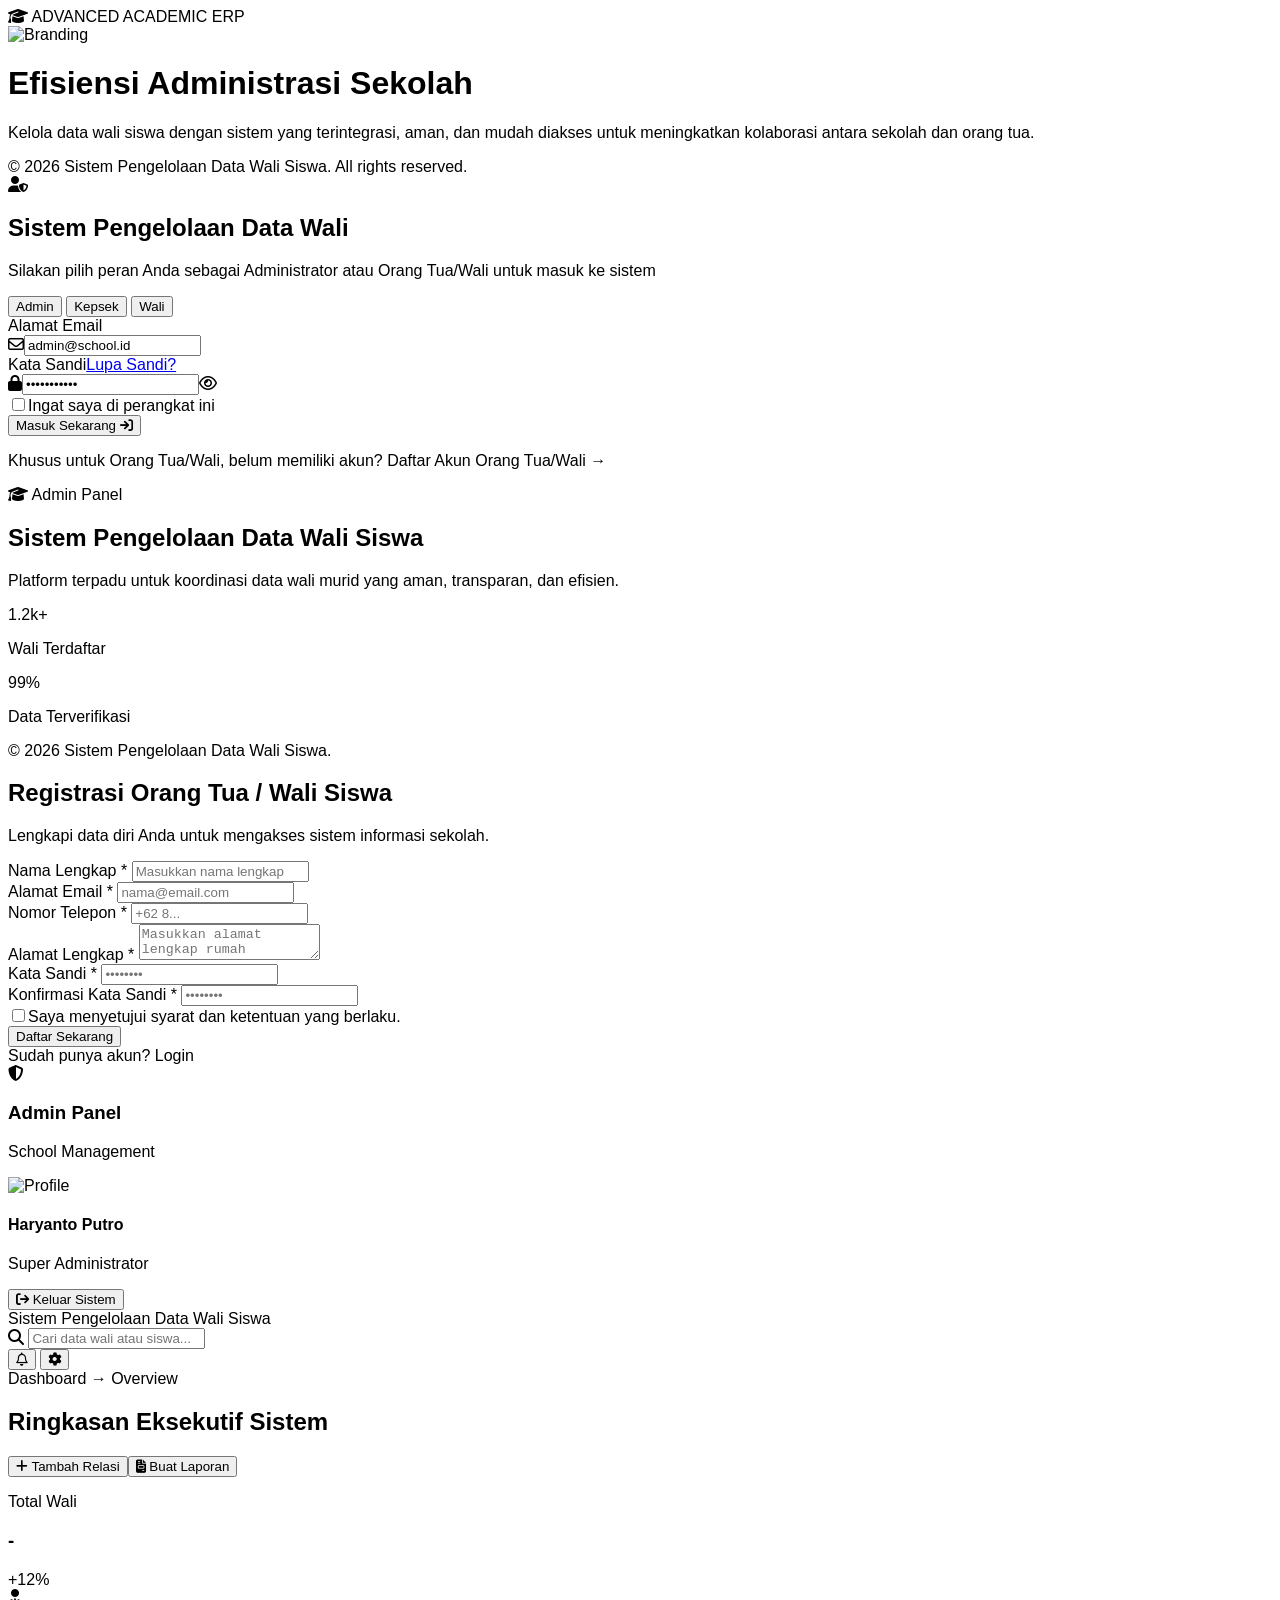
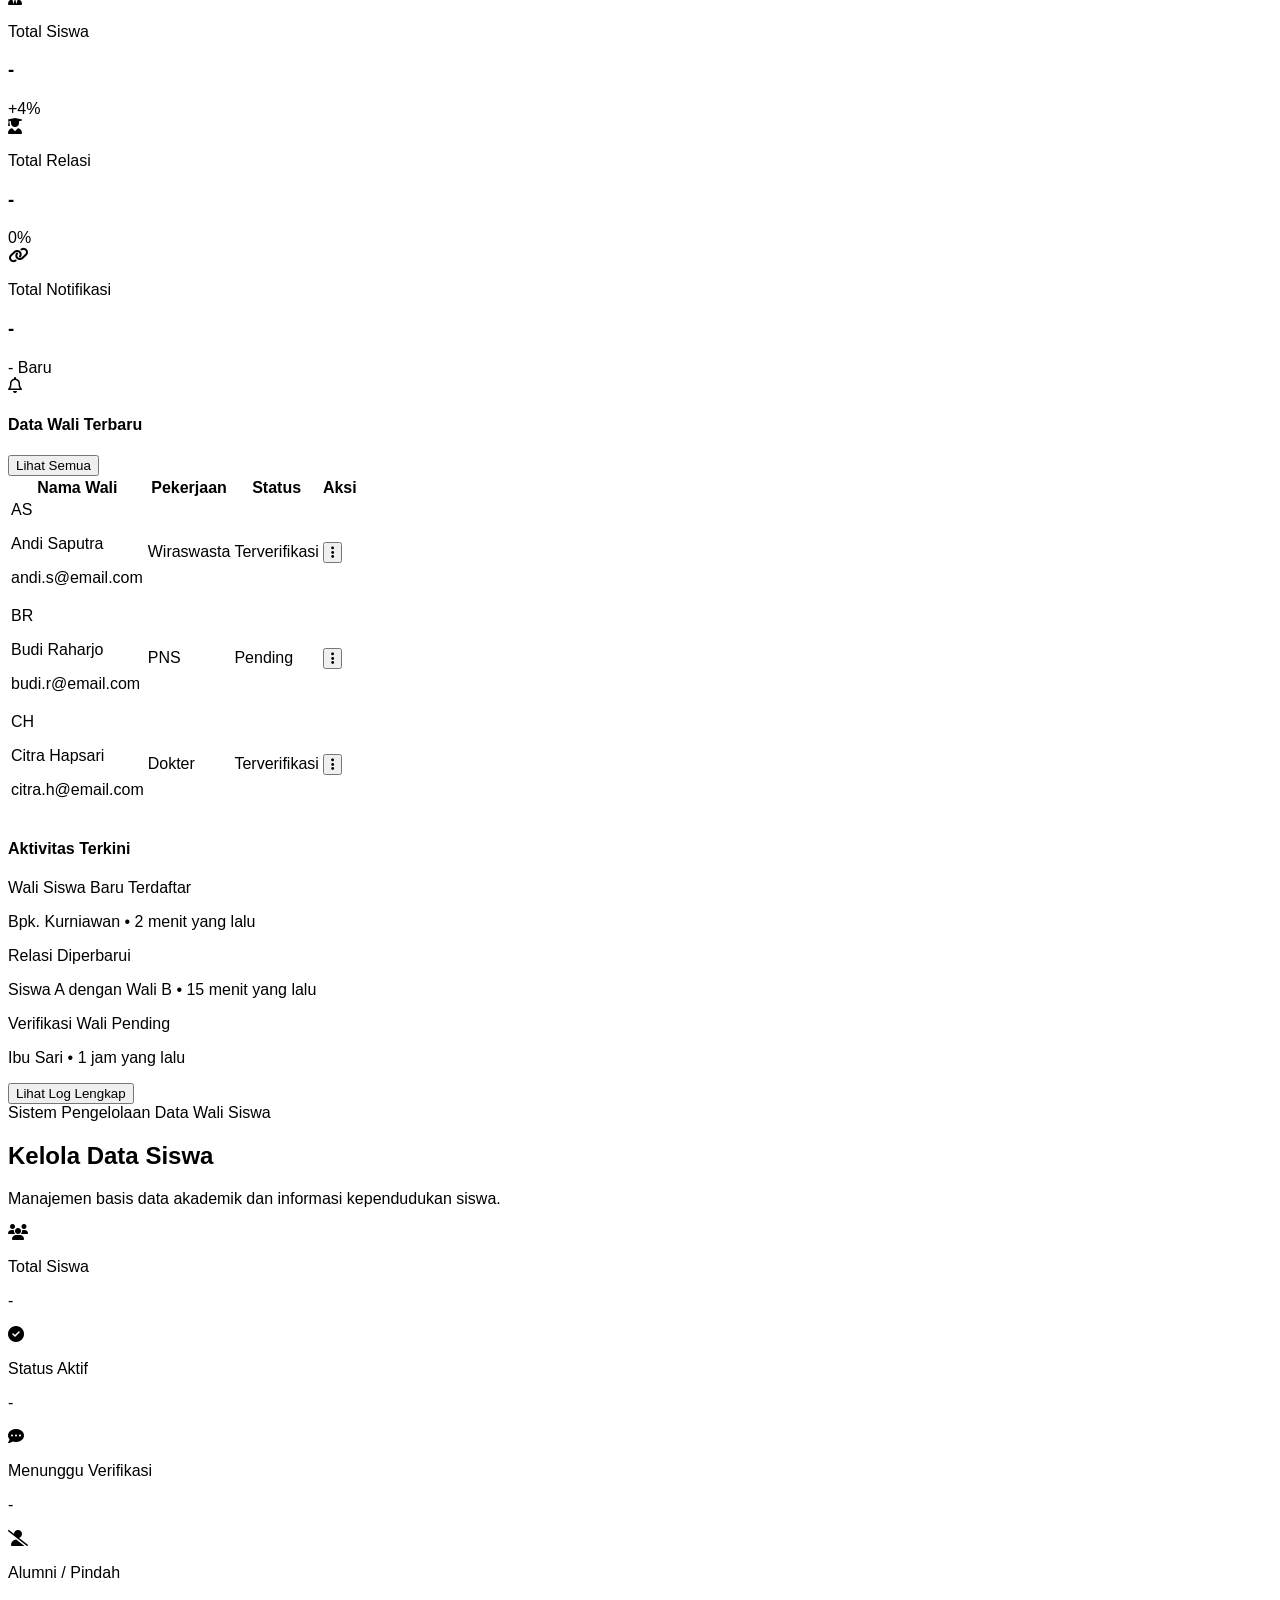
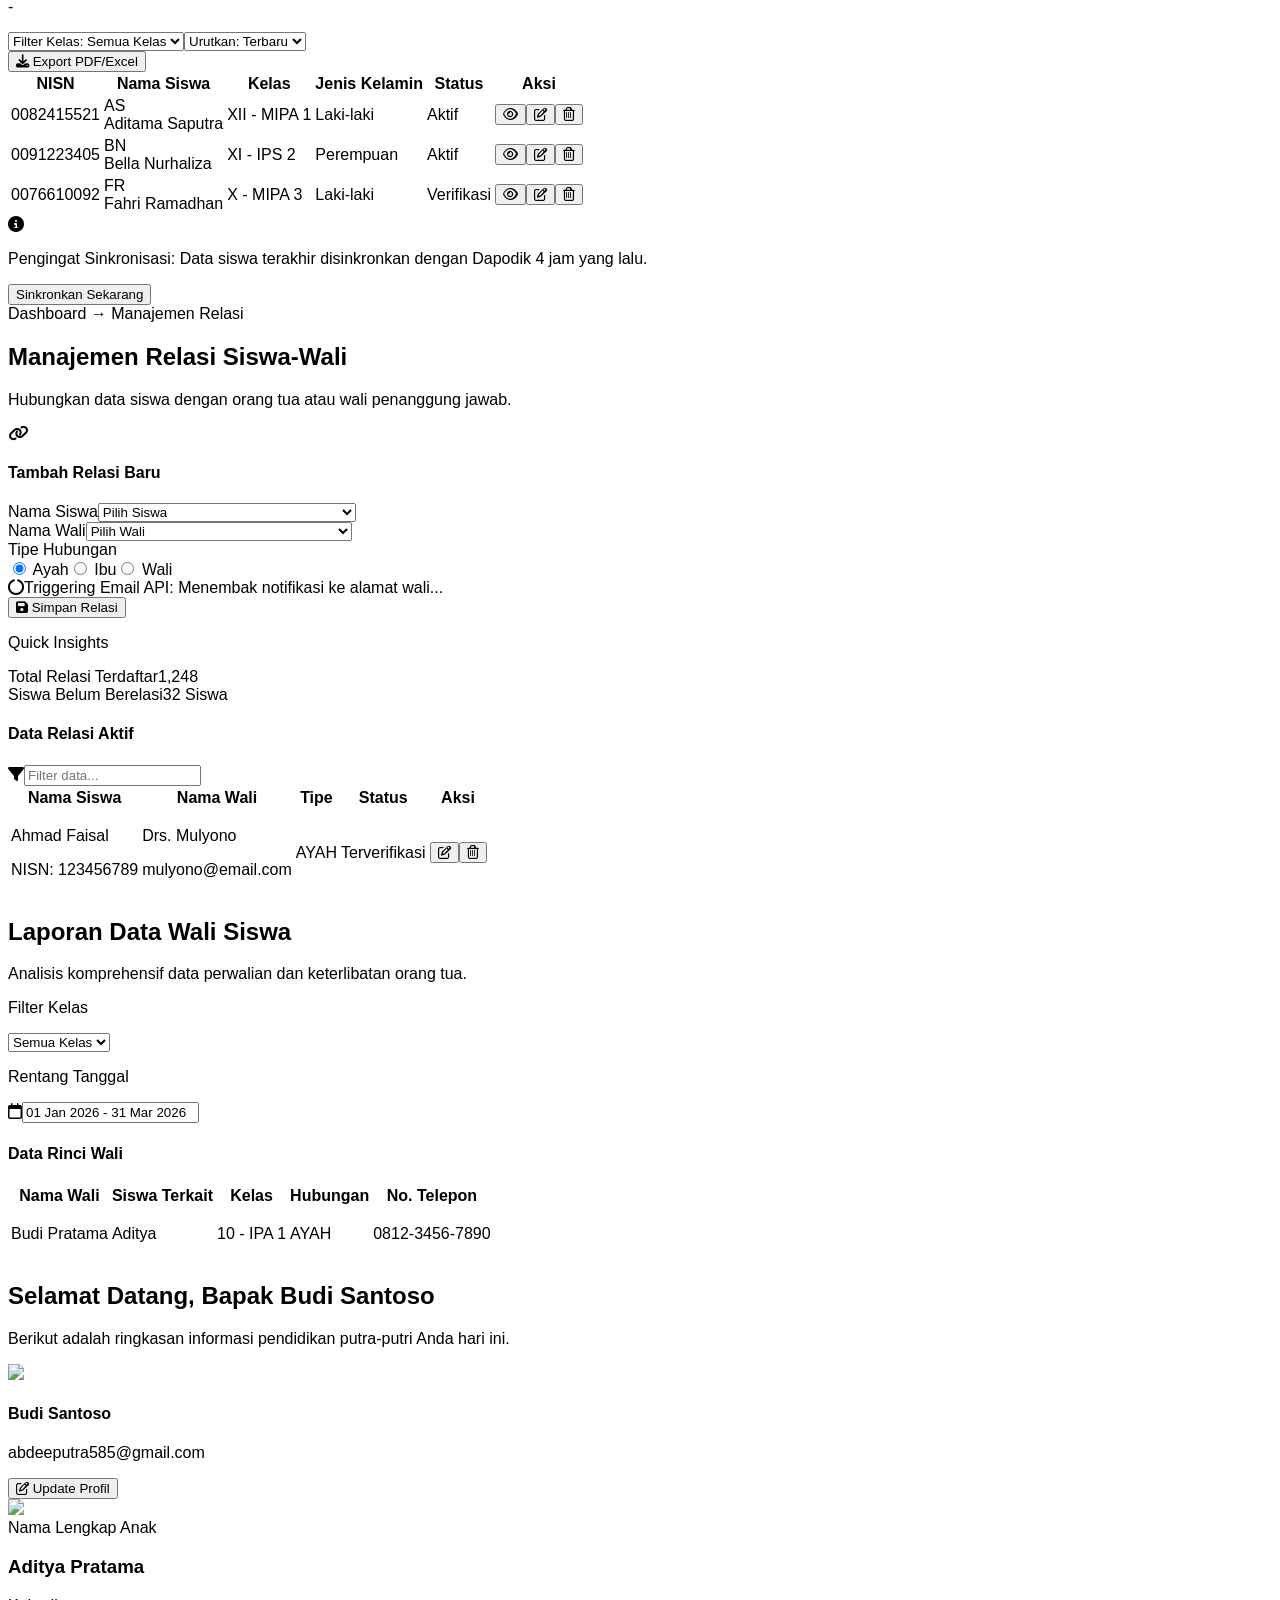
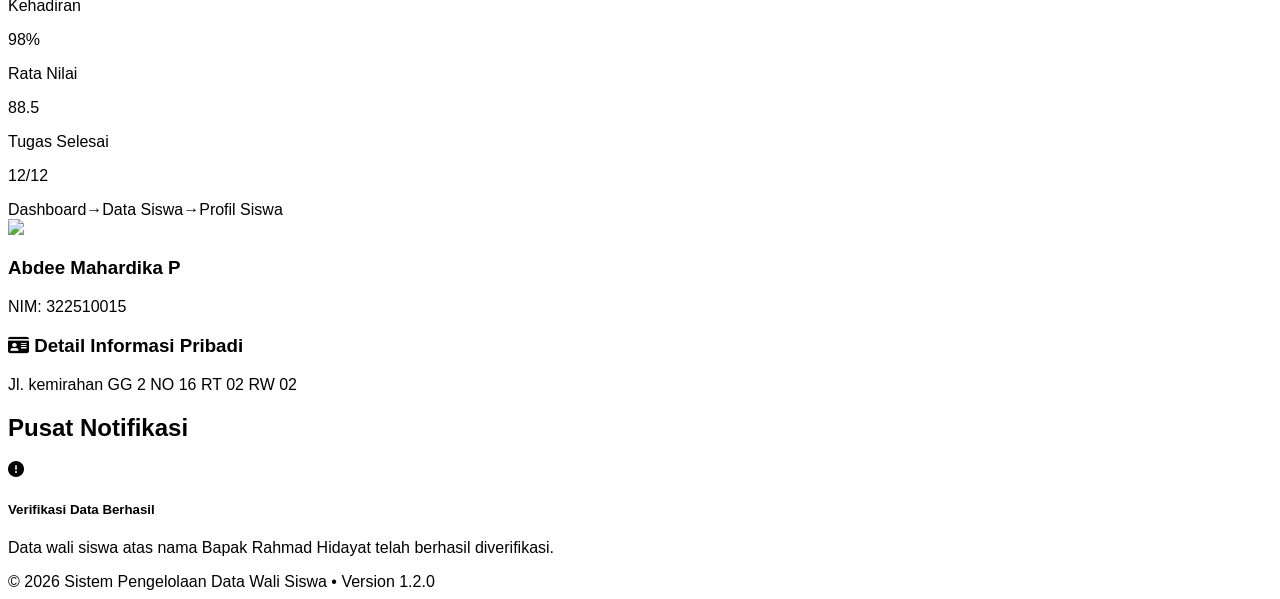
==== commit 6e7ed506: "feat: Add Kepala Sekolah role, hide presentation navbar, and improve auth UI responsiveness" ====
--- a/index.html
+++ b/index.html
@@ -1,5 +1,6 @@
 <!DOCTYPE html>
 <html lang="id">
+
 <head>
     <meta charset="UTF-8">
     <meta name="viewport" content="width=device-width, initial-scale=1.0">
@@ -8,156 +9,246 @@
     <link rel="stylesheet" href="https://cdnjs.cloudflare.com/ajax/libs/font-awesome/6.4.0/css/all.min.css">
     <link rel="stylesheet" href="style.css">
 </head>
+
 <body class="bg-slate-50 text-slate-800 antialiased min-h-screen flex flex-col">
 
-    <div class="bg-slate-900 text-white px-4 py-2 text-xs flex justify-between items-center z-50 shadow-md border-b border-slate-700 shrink-0">
-        <div class="flex items-center gap-2">
-            <span class="bg-blue-600 text-white font-bold px-2 py-0.5 rounded text-3xs">UTS 2026</span>
-            <span class="font-medium text-slate-300">EduGuardian Live Presentation Switcher:</span>
-        </div>
-        <div class="flex gap-1.5 overflow-x-auto max-w-xl md:max-w-none py-1 custom-scrollbar">
-            <button onclick="showRoute('login')" class="bg-slate-800 hover:bg-slate-700 px-2 py-1 rounded text-3xs font-semibold tracking-wide">1. Login</button>
-            <button onclick="showRoute('register')" class="bg-slate-800 hover:bg-slate-700 px-2 py-1 rounded text-3xs font-semibold tracking-wide">2. Register</button>
-            <button onclick="loginAs('admin')" class="bg-blue-900 text-blue-200 hover:bg-blue-800 px-2 py-1 rounded text-3xs font-bold">3. Portal Admin</button>
-            <button onclick="loginAs('parent')" class="bg-purple-900 text-purple-200 hover:bg-purple-800 px-2 py-1 rounded text-3xs font-bold">4. Portal Orang Tua</button>
-        </div>
-    </div>
-
     <div class="flex-1 flex flex-col relative min-h-0">
 
-        <div id="route-login" class="route-view hidden fixed inset-t-0 w-full h-full bg-white flex flex-col md:flex-row z-40">
-            <div class="hidden md:flex md:w-1/2 text-white p-12 flex-col justify-between relative overflow-hidden bg-gradient-to-br from-blue-900 via-blue-800 to-indigo-900">
-                <div class="z-10 flex items-center gap-2 text-lg font-bold"><i class="fa-solid fa-graduation-cap text-blue-400"></i> ADVANCED ACADEMIC ERP</div>
+        <div id="route-login"
+            class="route-view hidden fixed inset-0 w-full h-full bg-white flex flex-col md:flex-row z-40">
+            <div
+                class="hidden md:flex md:w-1/2 text-white p-12 flex-col justify-between relative overflow-hidden bg-gradient-to-br from-blue-900 via-blue-800 to-indigo-900">
+                <div class="z-10 flex items-center gap-2 text-lg font-bold"><i
+                        class="fa-solid fa-graduation-cap text-blue-400"></i> ADVANCED ACADEMIC ERP</div>
                 <div class="my-auto z-10 max-w-md space-y-4">
-                    <img src="https://i1-c.pinimg.com/736x/41/45/f4/4145f439fbfdeb99a6c2480775728376.jpg" class="rounded-2xl shadow-xl border border-blue-700/50 object-cover h-48 w-full mb-6" alt="Branding">
+                    <img src="https://i1-c.pinimg.com/736x/41/45/f4/4145f439fbfdeb99a6c2480775728376.jpg"
+                        class="rounded-2xl shadow-xl border border-blue-700/50 object-cover h-48 w-full mb-6"
+                        alt="Branding">
                     <h1 class="text-3xl font-extrabold tracking-tight">Efisiensi Administrasi Sekolah</h1>
-                    <p class="text-blue-100/80 font-light text-sm leading-relaxed">Kelola data wali siswa dengan sistem yang terintegrasi, aman, dan mudah diakses untuk meningkatkan kolaborasi antara sekolah dan orang tua.</p>
+                    <p class="text-blue-100/80 font-light text-sm leading-relaxed">Kelola data wali siswa dengan sistem
+                        yang terintegrasi, aman, dan mudah diakses untuk meningkatkan kolaborasi antara sekolah dan
+                        orang tua.</p>
                 </div>
-                <div class="text-xs text-blue-300 z-10">&copy; 2026 Sistem Pengelolaan Data Wali Siswa. All rights reserved.</div>
-                <div class="absolute -bottom-20 -left-20 w-80 h-80 bg-blue-700 rounded-full mix-blend-multiply filter blur-xl opacity-40"></div>
+                <div class="text-xs text-blue-300 z-10">&copy; 2026 Sistem Pengelolaan Data Wali Siswa. All rights
+                    reserved.</div>
+                <div
+                    class="absolute -bottom-20 -left-20 w-80 h-80 bg-blue-700 rounded-full mix-blend-multiply filter blur-xl opacity-40">
+                </div>
             </div>
-            <div class="w-full md:w-1/2 flex items-center justify-center p-8 bg-slate-50">
-                <div class="w-full max-w-md bg-white border border-slate-100 p-8 rounded-3xl shadow-xl space-y-6">
+            <div
+                class="w-full md:w-1/2 flex items-center justify-center p-6 sm:p-8 md:p-12 bg-slate-50 h-full overflow-y-auto">
+                <div
+                    class="w-full max-w-md bg-white border border-slate-100 p-8 sm:p-10 rounded-3xl shadow-2xl shadow-blue-900/5 space-y-6 my-auto">
                     <div class="text-center space-y-1">
-                        <div class="w-12 h-12 bg-blue-50 text-blue-600 rounded-2xl flex items-center justify-center mx-auto text-xl shadow-xs"><i class="fa-solid fa-user-shield"></i></div>
+                        <div
+                            class="w-12 h-12 bg-blue-50 text-blue-600 rounded-2xl flex items-center justify-center mx-auto text-xl shadow-xs">
+                            <i class="fa-solid fa-user-shield"></i>
+                        </div>
                         <h2 class="text-xl font-bold text-slate-900">Sistem Pengelolaan Data Wali</h2>
-                        <p class="text-xs text-slate-400">Silakan pilih peran Anda sebagai Administrator atau Orang Tua/Wali untuk masuk ke sistem</p>
+                        <p class="text-xs text-slate-400">Silakan pilih peran Anda sebagai Administrator atau Orang
+                            Tua/Wali untuk masuk ke sistem</p>
                     </div>
                     <div class="flex p-1 bg-slate-100 rounded-xl">
-                        <button id="login-toggle-admin" onclick="setLoginRole('admin')" class="w-1/2 py-2 text-xs font-bold rounded-lg transition-all bg-white text-blue-700 shadow-xs">Administrator</button>
-                        <button id="login-toggle-parent" onclick="setLoginRole('parent')" class="w-1/2 py-2 text-xs font-bold rounded-lg transition-all text-slate-500">Orang Tua/Wali</button>
+                        <button id="login-toggle-admin" onclick="setLoginRole('admin')"
+                            class="w-1/3 py-2 text-xs font-bold rounded-lg transition-all bg-white text-blue-700 shadow-xs">Admin</button>
+                        <button id="login-toggle-kepsek" onclick="setLoginRole('kepala_sekolah')"
+                            class="w-1/3 py-2 text-xs font-bold rounded-lg transition-all text-slate-500">Kepsek</button>
+                        <button id="login-toggle-parent" onclick="setLoginRole('parent')"
+                            class="w-1/3 py-2 text-xs font-bold rounded-lg transition-all text-slate-500">Wali</button>
                     </div>
                     <form onsubmit="executeLogin(event)" class="space-y-4">
                         <div class="space-y-1">
-                            <label class="text-2xs font-bold uppercase tracking-wider text-slate-500">Alamat Email</label>
-                            <div class="relative"><span class="absolute inset-y-0 left-0 flex items-center pl-3 text-slate-400 text-xs"><i class="fa-regular fa-envelope"></i></span><input type="email" id="login-email" required class="w-full pl-9 pr-4 py-2 border border-slate-200 rounded-xl text-xs outline-none focus:border-blue-500 focus:ring-4 focus:ring-blue-500/10 transition-all" value="admin@school.id"></div>
+                            <label class="text-2xs font-bold uppercase tracking-wider text-slate-500">Alamat
+                                Email</label>
+                            <div class="relative"><span
+                                    class="absolute inset-y-0 left-0 flex items-center pl-3 text-slate-400 text-xs"><i
+                                        class="fa-regular fa-envelope"></i></span><input type="email" id="login-email"
+                                    required
+                                    class="w-full pl-9 pr-4 py-2 border border-slate-200 rounded-xl text-xs outline-none focus:border-blue-500 focus:ring-4 focus:ring-blue-500/10 transition-all"
+                                    value="admin@school.id"></div>
                         </div>
                         <div class="space-y-1">
-                            <div class="flex justify-between items-center"><label class="text-2xs font-bold uppercase tracking-wider text-slate-500">Kata Sandi</label><a href="#" class="text-2xs text-blue-600 hover:underline">Lupa Sandi?</a></div>
-                            <div class="relative"><span class="absolute inset-y-0 left-0 flex items-center pl-3 text-slate-400 text-xs"><i class="fa-solid fa-lock"></i></span><input type="password" id="login-password" value="password123" required class="w-full pl-9 pr-10 py-2 border border-slate-200 rounded-xl text-xs outline-none focus:border-blue-500 focus:ring-4 focus:ring-blue-500/10 transition-all"><span class="absolute inset-y-0 right-0 flex items-center pr-3 text-slate-400 text-xs cursor-pointer"><i class="fa-regular fa-eye"></i></span></div>
-                        </div>
-                        <div class="flex items-center"><input type="checkbox" id="remember" class="w-4 h-4 text-blue-600 border-slate-300 rounded focus:ring-blue-500"><label for="remember" class="ml-2 text-xs text-slate-500">Ingat saya di perangkat ini</label></div>
-                        <button type="submit" class="w-full bg-blue-700 hover:bg-blue-800 text-white font-bold py-2.5 rounded-xl text-xs transition-all shadow-md shadow-blue-700/10 flex items-center justify-center gap-2">Masuk Sekarang <i class="fa-solid fa-arrow-right-to-bracket text-2xs"></i></button>
+                            <div class="flex justify-between items-center"><label
+                                    class="text-2xs font-bold uppercase tracking-wider text-slate-500">Kata
+                                    Sandi</label><a href="#" class="text-2xs text-blue-600 hover:underline">Lupa
+                                    Sandi?</a></div>
+                            <div class="relative"><span
+                                    class="absolute inset-y-0 left-0 flex items-center pl-3 text-slate-400 text-xs"><i
+                                        class="fa-solid fa-lock"></i></span><input type="password" id="login-password"
+                                    value="password123" required
+                                    class="w-full pl-9 pr-10 py-2 border border-slate-200 rounded-xl text-xs outline-none focus:border-blue-500 focus:ring-4 focus:ring-blue-500/10 transition-all"><span
+                                    class="absolute inset-y-0 right-0 flex items-center pr-3 text-slate-400 text-xs cursor-pointer"><i
+                                        class="fa-regular fa-eye"></i></span></div>
+                        </div>
+                        <div class="flex items-center"><input type="checkbox" id="remember"
+                                class="w-4 h-4 text-blue-600 border-slate-300 rounded focus:ring-blue-500"><label
+                                for="remember" class="ml-2 text-xs text-slate-500">Ingat saya di perangkat ini</label>
+                        </div>
+                        <button type="submit"
+                            class="w-full bg-blue-700 hover:bg-blue-800 text-white font-bold py-2.5 rounded-xl text-xs transition-all shadow-md shadow-blue-700/10 flex items-center justify-center gap-2">Masuk
+                            Sekarang <i class="fa-solid fa-arrow-right-to-bracket text-2xs"></i></button>
                     </form>
-                    <div class="pt-4 border-t border-slate-100 text-center"><p class="text-2xs text-slate-400">Khusus untuk Orang Tua/Wali, belum memiliki akun? <a onclick="showRoute('register')" class="text-blue-600 font-bold hover:underline cursor-pointer">Daftar Akun Orang Tua/Wali &rarr;</a></p></div>
+                    <div class="pt-4 border-t border-slate-100 text-center">
+                        <p class="text-2xs text-slate-400">Khusus untuk Orang Tua/Wali, belum memiliki akun? <a
+                                onclick="showRoute('register')"
+                                class="text-blue-600 font-bold hover:underline cursor-pointer">Daftar Akun Orang
+                                Tua/Wali &rarr;</a></p>
+                    </div>
                 </div>
             </div>
         </div>
 
-        <div id="route-register" class="route-view hidden fixed inset-t-0 w-full h-full bg-white flex flex-col md:flex-row z-40">
-            <div class="hidden md:flex md:w-5/12 text-white p-12 flex-col justify-between relative overflow-hidden bg-gradient-to-br from-indigo-900 via-blue-800 to-blue-900">
-                <div class="z-10 flex items-center gap-2 text-lg font-bold"><i class="fa-solid fa-graduation-cap text-blue-400"></i> Admin Panel</div>
+        <div id="route-register"
+            class="route-view hidden fixed inset-0 w-full h-full bg-white flex flex-col md:flex-row z-40">
+            <div
+                class="hidden md:flex md:w-5/12 text-white p-12 flex-col justify-between relative overflow-hidden bg-gradient-to-br from-indigo-900 via-blue-800 to-blue-900">
+                <div class="z-10 flex items-center gap-2 text-lg font-bold"><i
+                        class="fa-solid fa-graduation-cap text-blue-400"></i> Admin Panel</div>
                 <div class="my-auto z-10 max-w-sm space-y-3">
                     <h2 class="text-2xl font-extrabold">Sistem Pengelolaan Data Wali Siswa</h2>
-                    <p class="text-blue-100/80 font-light text-xs leading-relaxed">Platform terpadu untuk koordinasi data wali murid yang aman, transparan, dan efisien.</p>
+                    <p class="text-blue-100/80 font-light text-xs leading-relaxed">Platform terpadu untuk koordinasi
+                        data wali murid yang aman, transparan, dan efisien.</p>
                     <div class="pt-4 border-t border-blue-700 flex justify-between text-2xs text-blue-200">
-                        <div><p class="font-bold text-white text-sm">1.2k+</p><p>Wali Terdaftar</p></div>
-                        <div><p class="font-bold text-white text-sm">99%</p><p>Data Terverifikasi</p></div>
+                        <div>
+                            <p class="font-bold text-white text-sm">1.2k+</p>
+                            <p>Wali Terdaftar</p>
+                        </div>
+                        <div>
+                            <p class="font-bold text-white text-sm">99%</p>
+                            <p>Data Terverifikasi</p>
+                        </div>
                     </div>
                 </div>
                 <div class="text-xs text-blue-300 z-10">&copy; 2026 Sistem Pengelolaan Data Wali Siswa.</div>
             </div>
-            <div class="w-full md:w-7/12 flex items-center justify-center p-6 bg-slate-50 overflow-y-auto custom-scrollbar h-full">
-                <div class="w-full max-w-xl bg-white border border-slate-100 p-8 rounded-3xl shadow-xl space-y-6 my-auto">
+            <div
+                class="w-full md:w-7/12 flex items-center justify-center p-6 sm:p-8 md:p-12 bg-slate-50 overflow-y-auto custom-scrollbar h-full">
+                <div
+                    class="w-full max-w-xl bg-white border border-slate-100 p-8 sm:p-10 rounded-3xl shadow-2xl shadow-blue-900/5 space-y-6 my-auto">
                     <div>
                         <h2 class="text-xl font-bold text-slate-900">Registrasi Orang Tua / Wali Siswa</h2>
-                        <p class="text-xs text-slate-400">Lengkapi data diri Anda untuk mengakses sistem informasi sekolah.</p>
+                        <p class="text-xs text-slate-400">Lengkapi data diri Anda untuk mengakses sistem informasi
+                            sekolah.</p>
                     </div>
                     <form onsubmit="executeRegister(event)" class="space-y-4">
                         <div class="space-y-1">
-                            <label class="text-2xs font-bold uppercase tracking-wider text-slate-500">Nama Lengkap <span class="text-red-500">*</span></label>
-                            <input type="text" required class="w-full px-3 py-2 border border-slate-200 rounded-xl text-xs outline-none focus:border-blue-500" placeholder="Masukkan nama lengkap">
+                            <label class="text-2xs font-bold uppercase tracking-wider text-slate-500">Nama Lengkap <span
+                                    class="text-red-500">*</span></label>
+                            <input type="text" required
+                                class="w-full px-3 py-2 border border-slate-200 rounded-xl text-xs outline-none focus:border-blue-500"
+                                placeholder="Masukkan nama lengkap">
                         </div>
                         <div class="grid grid-cols-1 sm:grid-cols-2 gap-4">
                             <div class="space-y-1">
-                                <label class="text-2xs font-bold uppercase tracking-wider text-slate-500">Alamat Email <span class="text-red-500">*</span></label>
-                                <input type="email" required class="w-full px-3 py-2 border border-slate-200 rounded-xl text-xs outline-none focus:border-blue-500" placeholder="nama@email.com">
+                                <label class="text-2xs font-bold uppercase tracking-wider text-slate-500">Alamat Email
+                                    <span class="text-red-500">*</span></label>
+                                <input type="email" required
+                                    class="w-full px-3 py-2 border border-slate-200 rounded-xl text-xs outline-none focus:border-blue-500"
+                                    placeholder="nama@email.com">
                             </div>
                             <div class="space-y-1">
-                                <label class="text-2xs font-bold uppercase tracking-wider text-slate-500">Nomor Telepon <span class="text-red-500">*</span></label>
-                                <input type="text" required class="w-full px-3 py-2 border border-slate-200 rounded-xl text-xs outline-none focus:border-blue-500" placeholder="+62 8...">
+                                <label class="text-2xs font-bold uppercase tracking-wider text-slate-500">Nomor Telepon
+                                    <span class="text-red-500">*</span></label>
+                                <input type="text" required
+                                    class="w-full px-3 py-2 border border-slate-200 rounded-xl text-xs outline-none focus:border-blue-500"
+                                    placeholder="+62 8...">
                             </div>
                         </div>
                         <div class="space-y-1">
-                            <label class="text-2xs font-bold uppercase tracking-wider text-slate-500">Alamat Lengkap <span class="text-red-500">*</span></label>
-                            <textarea required rows="2" class="w-full px-3 py-2 border border-slate-200 rounded-xl text-xs outline-none focus:border-blue-500 custom-scrollbar resize-none" placeholder="Masukkan alamat lengkap rumah"></textarea>
+                            <label class="text-2xs font-bold uppercase tracking-wider text-slate-500">Alamat Lengkap
+                                <span class="text-red-500">*</span></label>
+                            <textarea required rows="2"
+                                class="w-full px-3 py-2 border border-slate-200 rounded-xl text-xs outline-none focus:border-blue-500 custom-scrollbar resize-none"
+                                placeholder="Masukkan alamat lengkap rumah"></textarea>
                         </div>
                         <div class="grid grid-cols-1 sm:grid-cols-2 gap-4">
                             <div class="space-y-1">
-                                <label class="text-2xs font-bold uppercase tracking-wider text-slate-500">Kata Sandi <span class="text-red-500">*</span></label>
-                                <input type="password" required class="w-full px-3 py-2 border border-slate-200 rounded-xl text-xs outline-none focus:border-blue-500" placeholder="••••••••">
+                                <label class="text-2xs font-bold uppercase tracking-wider text-slate-500">Kata Sandi
+                                    <span class="text-red-500">*</span></label>
+                                <input type="password" required
+                                    class="w-full px-3 py-2 border border-slate-200 rounded-xl text-xs outline-none focus:border-blue-500"
+                                    placeholder="••••••••">
                             </div>
                             <div class="space-y-1">
-                                <label class="text-2xs font-bold uppercase tracking-wider text-slate-500">Konfirmasi Kata Sandi <span class="text-red-500">*</span></label>
-                                <input type="password" required class="w-full px-3 py-2 border border-slate-200 rounded-xl text-xs outline-none focus:border-blue-500" placeholder="••••••••">
-                            </div>
-                        </div>
-                        <div class="flex items-center"><input type="checkbox" required id="agree" class="w-4 h-4 text-blue-600 border-slate-300 rounded focus:ring-blue-500"><label for="agree" class="ml-2 text-xs text-slate-500">Saya menyetujui syarat dan ketentuan yang berlaku.</label></div>
-                        <button type="submit" class="w-full bg-blue-950 hover:bg-blue-900 text-white font-bold py-2.5 rounded-xl text-xs transition-all shadow-md">Daftar Sekarang</button>
+                                <label class="text-2xs font-bold uppercase tracking-wider text-slate-500">Konfirmasi
+                                    Kata Sandi <span class="text-red-500">*</span></label>
+                                <input type="password" required
+                                    class="w-full px-3 py-2 border border-slate-200 rounded-xl text-xs outline-none focus:border-blue-500"
+                                    placeholder="••••••••">
+                            </div>
+                        </div>
+                        <div class="flex items-center"><input type="checkbox" required id="agree"
+                                class="w-4 h-4 text-blue-600 border-slate-300 rounded focus:ring-blue-500"><label
+                                for="agree" class="ml-2 text-xs text-slate-500">Saya menyetujui syarat dan ketentuan
+                                yang berlaku.</label></div>
+                        <button type="submit"
+                            class="w-full bg-blue-950 hover:bg-blue-900 text-white font-bold py-2.5 rounded-xl text-xs transition-all shadow-md">Daftar
+                            Sekarang</button>
                     </form>
-                    <div class="text-center text-xs text-slate-500">Sudah punya akun? <a onclick="showRoute('login')" class="text-blue-600 font-bold hover:underline cursor-pointer">Login</a></div>
+                    <div class="text-center text-xs text-slate-500">Sudah punya akun? <a onclick="showRoute('login')"
+                            class="text-blue-600 font-bold hover:underline cursor-pointer">Login</a></div>
                 </div>
             </div>
         </div>
 
         <div id="route-app" class="route-view flex-1 flex min-h-0 relative">
-            
+
             <aside class="w-64 bg-white border-r border-slate-200 flex flex-col justify-between shrink-0">
                 <div class="flex flex-col min-h-0">
                     <div class="p-5 border-b border-slate-100 flex items-center gap-3">
-                        <div id="brand-logo-container" class="w-9 h-9 bg-blue-700 text-white rounded-xl flex items-center justify-center text-base font-bold shadow-md shadow-blue-700/10"><i class="fa-solid fa-shield-halved"></i></div>
+                        <div id="brand-logo-container"
+                            class="w-9 h-9 bg-blue-700 text-white rounded-xl flex items-center justify-center text-base font-bold shadow-md shadow-blue-700/10">
+                            <i class="fa-solid fa-shield-halved"></i>
+                        </div>
                         <div>
                             <h3 id="brand-title" class="font-bold text-slate-900 text-sm leading-tight">Admin Panel</h3>
-                            <p id="brand-subtitle" class="text-3xs font-bold text-slate-400 tracking-wider uppercase">School Management</p>
-                        </div>
-                    </div>
-                    <nav id="app-sidebar-nav" class="flex-1 p-4 space-y-1 overflow-y-auto custom-scrollbar text-xs font-semibold">
-                        </nav>
+                            <p id="brand-subtitle" class="text-3xs font-bold text-slate-400 tracking-wider uppercase">
+                                School Management</p>
+                        </div>
+                    </div>
+                    <nav id="app-sidebar-nav"
+                        class="flex-1 p-4 space-y-1 overflow-y-auto custom-scrollbar text-xs font-semibold">
+                    </nav>
                 </div>
-                
+
                 <div class="p-4 border-t border-slate-100 space-y-3 bg-slate-50/50">
                     <div class="flex items-center gap-3 px-1">
-                        <img id="user-avatar" src="https://i1-c.pinimg.com/736x/66/2d/3b/662d3b6fee31baa144b04cd8b1c7a699.jpg" class="w-9 h-9 rounded-full object-cover border border-slate-200 bg-slate-100" alt="Profile">
+                        <img id="user-avatar"
+                            src="https://i1-c.pinimg.com/736x/66/2d/3b/662d3b6fee31baa144b04cd8b1c7a699.jpg"
+                            class="w-9 h-9 rounded-full object-cover border border-slate-200 bg-slate-100"
+                            alt="Profile">
                         <div class="min-w-0 flex-1">
                             <h4 id="user-fullname" class="text-xs font-bold text-slate-900 truncate">Haryanto Putro</h4>
-                            <p id="user-role-title" class="text-3xs text-slate-400 truncate font-medium">Super Administrator</p>
-                        </div>
-                    </div>
-                    <button onclick="showRoute('login')" class="w-full flex items-center gap-2.5 px-3 py-2 text-xs font-bold text-red-600 hover:bg-red-50 rounded-xl transition-all"><i class="fa-solid fa-arrow-right-from-bracket text-sm"></i> Keluar Sistem</button>
+                            <p id="user-role-title" class="text-3xs text-slate-400 truncate font-medium">Super
+                                Administrator</p>
+                        </div>
+                    </div>
+                    <button onclick="showRoute('login')"
+                        class="w-full flex items-center gap-2.5 px-3 py-2 text-xs font-bold text-red-600 hover:bg-red-50 rounded-xl transition-all"><i
+                            class="fa-solid fa-arrow-right-from-bracket text-sm"></i> Keluar Sistem</button>
                 </div>
             </aside>
 
             <div class="flex-1 flex flex-col min-w-0 overflow-hidden relative">
-                
+
                 <header class="h-16 bg-white border-b border-slate-200 px-6 flex justify-between items-center shrink-0">
-                    <div id="topbar-context-title" class="text-sm font-bold text-slate-900">Sistem Pengelolaan Data Wali Siswa</div>
+                    <div id="topbar-context-title" class="text-sm font-bold text-slate-900">Sistem Pengelolaan Data Wali
+                        Siswa</div>
                     <div class="flex items-center gap-4 text-slate-500">
                         <div class="relative w-64 hidden sm:block">
-                            <span class="absolute inset-y-0 left-0 flex items-center pl-3 text-slate-400 text-2xs"><i class="fa-solid fa-magnifying-glass"></i></span>
-                            <input type="text" class="w-full pl-8 pr-4 py-1.5 bg-slate-50 border border-slate-200 rounded-xl text-2xs outline-none focus:border-blue-500 focus:bg-white" placeholder="Cari data wali atau siswa...">
-                        </div>
-                        <button onclick="switchTab('notifikasi')" class="relative w-8 h-8 flex items-center justify-center hover:bg-slate-100 rounded-full transition-all text-sm"><i class="fa-regular fa-bell"></i><span class="absolute top-1.5 right-1.5 w-1.5 h-1.5 bg-red-500 rounded-full"></span></button>
-                        <button class="w-8 h-8 flex items-center justify-center hover:bg-slate-100 rounded-full transition-all text-sm"><i class="fa-solid fa-gear"></i></button>
+                            <span class="absolute inset-y-0 left-0 flex items-center pl-3 text-slate-400 text-2xs"><i
+                                    class="fa-solid fa-magnifying-glass"></i></span>
+                            <input type="text"
+                                class="w-full pl-8 pr-4 py-1.5 bg-slate-50 border border-slate-200 rounded-xl text-2xs outline-none focus:border-blue-500 focus:bg-white"
+                                placeholder="Cari data wali atau siswa...">
+                        </div>
+                        <button onclick="switchTab('notifikasi')"
+                            class="relative w-8 h-8 flex items-center justify-center hover:bg-slate-100 rounded-full transition-all text-sm"><i
+                                class="fa-regular fa-bell"></i><span
+                                class="absolute top-1.5 right-1.5 w-1.5 h-1.5 bg-red-500 rounded-full"></span></button>
+                        <button
+                            class="w-8 h-8 flex items-center justify-center hover:bg-slate-100 rounded-full transition-all text-sm"><i
+                                class="fa-solid fa-gear"></i></button>
                     </div>
                 </header>
 
@@ -165,122 +256,567 @@
 
                     <div id="page-admin-dashboard" class="page-view hidden space-y-6">
                         <div class="flex justify-between items-center">
-                            <div><div class="text-3xs text-slate-400 font-bold uppercase tracking-wider mb-0.5">Dashboard &rarr; Overview</div><h2 class="text-xl font-bold text-slate-900">Ringkasan Eksekutif Sistem</h2></div>
-                            <div class="flex gap-2"><button class="bg-blue-700 text-white text-xs font-bold px-3 py-1.5 rounded-xl shadow-xs hover:bg-blue-800" onclick="switchTab('admin-relasi')"><i class="fa-solid fa-plus text-3xs mr-1"></i> Tambah Relasi</button><button class="bg-white border border-slate-200 text-slate-700 text-xs font-bold px-3 py-1.5 rounded-xl shadow-2xs hover:bg-slate-50" onclick="switchTab('admin-laporan')"><i class="fa-solid fa-file-invoice text-3xs mr-1"></i> Buat Relasi</button></div>
+                            <div>
+                                <div class="text-3xs text-slate-400 font-bold uppercase tracking-wider mb-0.5">Dashboard
+                                    &rarr; Overview</div>
+                                <h2 class="text-xl font-bold text-slate-900">Ringkasan Eksekutif Sistem</h2>
+                            </div>
+                            <div id="dashboard-action-buttons" class="flex gap-2"><button
+                                    class="bg-blue-700 text-white text-xs font-bold px-3 py-1.5 rounded-xl shadow-xs hover:bg-blue-800"
+                                    onclick="switchTab('admin-relasi')"><i class="fa-solid fa-plus text-3xs mr-1"></i>
+                                    Tambah Relasi</button><button
+                                    class="bg-white border border-slate-200 text-slate-700 text-xs font-bold px-3 py-1.5 rounded-xl shadow-2xs hover:bg-slate-50"
+                                    onclick="switchTab('admin-laporan')"><i
+                                        class="fa-solid fa-file-invoice text-3xs mr-1"></i> Buat Laporan</button></div>
                         </div>
                         <div class="grid grid-cols-2 lg:grid-cols-4 gap-4">
-                            <div class="bg-white border border-slate-200 p-5 rounded-2xl shadow-2xs flex justify-between items-start"><div><p class="text-3xs font-bold text-slate-400 uppercase">Total Wali</p><h3 id="stat-total-wali" class="text-xl font-black text-slate-900 mt-1">-</h3><span class="text-3xs font-bold text-emerald-600 bg-emerald-50 px-1.5 py-0.5 rounded-md mt-2 inline-block">+12%</span></div><div class="w-9 h-9 bg-blue-50 text-blue-600 rounded-xl flex items-center justify-center text-sm"><i class="fa-solid fa-user-tie"></i></div></div>
-                            <div class="bg-white border border-slate-200 p-5 rounded-2xl shadow-2xs flex justify-between items-start"><div><p class="text-3xs font-bold text-slate-400 uppercase">Total Siswa</p><h3 id="stat-total-siswa" class="text-xl font-black text-slate-900 mt-1">-</h3><span class="text-3xs font-bold text-emerald-600 bg-emerald-50 px-1.5 py-0.5 rounded-md mt-2 inline-block">+4%</span></div><div class="w-9 h-9 bg-indigo-50 text-indigo-600 rounded-xl flex items-center justify-center text-sm"><i class="fa-solid fa-user-graduate"></i></div></div>
-                            <div class="bg-white border border-slate-200 p-5 rounded-2xl shadow-2xs flex justify-between items-start"><div><p class="text-3xs font-bold text-slate-400 uppercase">Total Relasi</p><h3 id="stat-total-relasi" class="text-xl font-black text-slate-900 mt-1">-</h3><span class="text-3xs font-bold text-slate-400 bg-slate-50 px-1.5 py-0.5 rounded-md mt-2 inline-block">0%</span></div><div class="w-9 h-9 bg-purple-50 text-purple-600 rounded-xl flex items-center justify-center text-sm"><i class="fa-solid fa-link"></i></div></div>
-                            <div class="bg-white border border-slate-200 p-5 rounded-2xl shadow-2xs flex justify-between items-start"><div><p class="text-3xs font-bold text-slate-400 uppercase">Total Notifikasi</p><h3 id="stat-total-notif" class="text-xl font-black text-slate-900 mt-1">-</h3><span id="stat-notif-baru" class="text-3xs font-bold text-red-600 bg-red-50 px-1.5 py-0.5 rounded-md mt-2 inline-block">- Baru</span></div><div class="w-9 h-9 bg-red-50 text-red-600 rounded-xl flex items-center justify-center text-sm"><i class="fa-regular fa-bell"></i></div></div>
+                            <div
+                                class="bg-white border border-slate-200 p-5 rounded-2xl shadow-2xs flex justify-between items-start">
+                                <div>
+                                    <p class="text-3xs font-bold text-slate-400 uppercase">Total Wali</p>
+                                    <h3 id="stat-total-wali" class="text-xl font-black text-slate-900 mt-1">-</h3><span
+                                        class="text-3xs font-bold text-emerald-600 bg-emerald-50 px-1.5 py-0.5 rounded-md mt-2 inline-block">+12%</span>
+                                </div>
+                                <div
+                                    class="w-9 h-9 bg-blue-50 text-blue-600 rounded-xl flex items-center justify-center text-sm">
+                                    <i class="fa-solid fa-user-tie"></i>
+                                </div>
+                            </div>
+                            <div
+                                class="bg-white border border-slate-200 p-5 rounded-2xl shadow-2xs flex justify-between items-start">
+                                <div>
+                                    <p class="text-3xs font-bold text-slate-400 uppercase">Total Siswa</p>
+                                    <h3 id="stat-total-siswa" class="text-xl font-black text-slate-900 mt-1">-</h3><span
+                                        class="text-3xs font-bold text-emerald-600 bg-emerald-50 px-1.5 py-0.5 rounded-md mt-2 inline-block">+4%</span>
+                                </div>
+                                <div
+                                    class="w-9 h-9 bg-indigo-50 text-indigo-600 rounded-xl flex items-center justify-center text-sm">
+                                    <i class="fa-solid fa-user-graduate"></i>
+                                </div>
+                            </div>
+                            <div
+                                class="bg-white border border-slate-200 p-5 rounded-2xl shadow-2xs flex justify-between items-start">
+                                <div>
+                                    <p class="text-3xs font-bold text-slate-400 uppercase">Total Relasi</p>
+                                    <h3 id="stat-total-relasi" class="text-xl font-black text-slate-900 mt-1">-</h3>
+                                    <span
+                                        class="text-3xs font-bold text-slate-400 bg-slate-50 px-1.5 py-0.5 rounded-md mt-2 inline-block">0%</span>
+                                </div>
+                                <div
+                                    class="w-9 h-9 bg-purple-50 text-purple-600 rounded-xl flex items-center justify-center text-sm">
+                                    <i class="fa-solid fa-link"></i>
+                                </div>
+                            </div>
+                            <div
+                                class="bg-white border border-slate-200 p-5 rounded-2xl shadow-2xs flex justify-between items-start">
+                                <div>
+                                    <p class="text-3xs font-bold text-slate-400 uppercase">Total Notifikasi</p>
+                                    <h3 id="stat-total-notif" class="text-xl font-black text-slate-900 mt-1">-</h3><span
+                                        id="stat-notif-baru"
+                                        class="text-3xs font-bold text-red-600 bg-red-50 px-1.5 py-0.5 rounded-md mt-2 inline-block">-
+                                        Baru</span>
+                                </div>
+                                <div
+                                    class="w-9 h-9 bg-red-50 text-red-600 rounded-xl flex items-center justify-center text-sm">
+                                    <i class="fa-regular fa-bell"></i>
+                                </div>
+                            </div>
                         </div>
                         <div class="grid grid-cols-1 lg:grid-cols-3 gap-6">
-                            <div class="lg:col-span-2 bg-white border border-slate-200 rounded-2xl shadow-2xs overflow-hidden">
-                                <div class="p-4 border-b border-slate-100 flex justify-between items-center bg-white"><h4 class="font-bold text-slate-900 text-sm">Data Wali Terbaru</h4><button class="text-blue-600 text-2xs font-bold hover:underline">Lihat Semua</button></div>
-                                <div class="overflow-x-auto"><table class="w-full text-left text-xs"><thead class="bg-slate-50 text-3xs font-bold uppercase tracking-wider text-slate-400 border-b border-slate-100"><tr><th class="px-4 py-3">Nama Wali</th><th class="px-4 py-3">Pekerjaan</th><th class="px-4 py-3">Status</th><th class="px-4 py-3 text-center">Aksi</th></tr></thead><tbody class="divide-y divide-slate-100 font-medium text-slate-700">
-                                    <tr class="hover:bg-slate-50/50"><td class="px-4 py-3 flex items-center gap-2"><div class="w-7 h-7 bg-slate-100 text-slate-600 rounded-full flex items-center justify-center font-bold text-3xs">AS</div><div><p class="font-bold text-slate-900">Andi Saputra</p><p class="text-3xs text-slate-400 font-normal">andi.s@email.com</p></div></td><td class="px-4 py-3">Wiraswasta</td><td class="px-4 py-3"><span class="bg-emerald-50 text-emerald-600 text-3xs font-bold px-2 py-0.5 rounded">Terverifikasi</span></td><td class="px-4 py-3 text-center"><button class="text-slate-400 hover:text-slate-600"><i class="fa-solid fa-ellipsis-vertical"></i></button></td></tr>
-                                    <tr class="hover:bg-slate-50/50"><td class="px-4 py-3 flex items-center gap-2"><div class="w-7 h-7 bg-slate-100 text-slate-600 rounded-full flex items-center justify-center font-bold text-3xs">BR</div><div><p class="font-bold text-slate-900">Budi Raharjo</p><p class="text-3xs text-slate-400 font-normal">budi.r@email.com</p></div></td><td class="px-4 py-3">PNS</td><td class="px-4 py-3"><span class="bg-amber-50 text-amber-600 text-3xs font-bold px-2 py-0.5 rounded">Pending</span></td><td class="px-4 py-3 text-center"><button class="text-slate-400 hover:text-slate-600"><i class="fa-solid fa-ellipsis-vertical"></i></button></td></tr>
-                                    <tr class="hover:bg-slate-50/50"><td class="px-4 py-3 flex items-center gap-2"><div class="w-7 h-7 bg-slate-100 text-slate-600 rounded-full flex items-center justify-center font-bold text-3xs">CH</div><div><p class="font-bold text-slate-900">Citra Hapsari</p><p class="text-3xs text-slate-400 font-normal">citra.h@email.com</p></div></td><td class="px-4 py-3">Dokter</td><td class="px-4 py-3"><span class="bg-emerald-50 text-emerald-600 text-3xs font-bold px-2 py-0.5 rounded">Terverifikasi</span></td><td class="px-4 py-3 text-center"><button class="text-slate-400 hover:text-slate-600"><i class="fa-solid fa-ellipsis-vertical"></i></button></td></tr>
-                                </tbody></table></div>
+                            <div
+                                class="lg:col-span-2 bg-white border border-slate-200 rounded-2xl shadow-2xs overflow-hidden">
+                                <div class="p-4 border-b border-slate-100 flex justify-between items-center bg-white">
+                                    <h4 class="font-bold text-slate-900 text-sm">Data Wali Terbaru</h4><button
+                                        class="text-blue-600 text-2xs font-bold hover:underline">Lihat Semua</button>
+                                </div>
+                                <div class="overflow-x-auto">
+                                    <table class="w-full text-left text-xs">
+                                        <thead
+                                            class="bg-slate-50 text-3xs font-bold uppercase tracking-wider text-slate-400 border-b border-slate-100">
+                                            <tr>
+                                                <th class="px-4 py-3">Nama Wali</th>
+                                                <th class="px-4 py-3">Pekerjaan</th>
+                                                <th class="px-4 py-3">Status</th>
+                                                <th class="px-4 py-3 text-center">Aksi</th>
+                                            </tr>
+                                        </thead>
+                                        <tbody class="divide-y divide-slate-100 font-medium text-slate-700">
+                                            <tr class="hover:bg-slate-50/50">
+                                                <td class="px-4 py-3 flex items-center gap-2">
+                                                    <div
+                                                        class="w-7 h-7 bg-slate-100 text-slate-600 rounded-full flex items-center justify-center font-bold text-3xs">
+                                                        AS</div>
+                                                    <div>
+                                                        <p class="font-bold text-slate-900">Andi Saputra</p>
+                                                        <p class="text-3xs text-slate-400 font-normal">andi.s@email.com
+                                                        </p>
+                                                    </div>
+                                                </td>
+                                                <td class="px-4 py-3">Wiraswasta</td>
+                                                <td class="px-4 py-3"><span
+                                                        class="bg-emerald-50 text-emerald-600 text-3xs font-bold px-2 py-0.5 rounded">Terverifikasi</span>
+                                                </td>
+                                                <td class="px-4 py-3 text-center"><button
+                                                        class="text-slate-400 hover:text-slate-600"><i
+                                                            class="fa-solid fa-ellipsis-vertical"></i></button></td>
+                                            </tr>
+                                            <tr class="hover:bg-slate-50/50">
+                                                <td class="px-4 py-3 flex items-center gap-2">
+                                                    <div
+                                                        class="w-7 h-7 bg-slate-100 text-slate-600 rounded-full flex items-center justify-center font-bold text-3xs">
+                                                        BR</div>
+                                                    <div>
+                                                        <p class="font-bold text-slate-900">Budi Raharjo</p>
+                                                        <p class="text-3xs text-slate-400 font-normal">budi.r@email.com
+                                                        </p>
+                                                    </div>
+                                                </td>
+                                                <td class="px-4 py-3">PNS</td>
+                                                <td class="px-4 py-3"><span
+                                                        class="bg-amber-50 text-amber-600 text-3xs font-bold px-2 py-0.5 rounded">Pending</span>
+                                                </td>
+                                                <td class="px-4 py-3 text-center"><button
+                                                        class="text-slate-400 hover:text-slate-600"><i
+                                                            class="fa-solid fa-ellipsis-vertical"></i></button></td>
+                                            </tr>
+                                            <tr class="hover:bg-slate-50/50">
+                                                <td class="px-4 py-3 flex items-center gap-2">
+                                                    <div
+                                                        class="w-7 h-7 bg-slate-100 text-slate-600 rounded-full flex items-center justify-center font-bold text-3xs">
+                                                        CH</div>
+                                                    <div>
+                                                        <p class="font-bold text-slate-900">Citra Hapsari</p>
+                                                        <p class="text-3xs text-slate-400 font-normal">citra.h@email.com
+                                                        </p>
+                                                    </div>
+                                                </td>
+                                                <td class="px-4 py-3">Dokter</td>
+                                                <td class="px-4 py-3"><span
+                                                        class="bg-emerald-50 text-emerald-600 text-3xs font-bold px-2 py-0.5 rounded">Terverifikasi</span>
+                                                </td>
+                                                <td class="px-4 py-3 text-center"><button
+                                                        class="text-slate-400 hover:text-slate-600"><i
+                                                            class="fa-solid fa-ellipsis-vertical"></i></button></td>
+                                            </tr>
+                                        </tbody>
+                                    </table>
+                                </div>
                             </div>
                             <div class="bg-white border border-slate-200 p-4 rounded-2xl shadow-2xs space-y-4">
                                 <h4 class="font-bold text-slate-900 text-sm">Aktivitas Terkini</h4>
-                                <div class="space-y-3 font-medium text-xs text-slate-600 relative border-l border-slate-100 pl-4 ml-2">
-                                    <div class="relative mb-2"><span class="absolute -left-6 w-3 h-3 bg-emerald-500 rounded-full border-2 border-white mt-0.5"></span><p class="font-bold text-slate-900">Wali Siswa Baru Terdaftar</p><p class="text-3xs text-slate-400">Bpk. Kurniawan • 2 menit yang lalu</p></div>
-                                    <div class="relative mb-2"><span class="absolute -left-6 w-3 h-3 bg-blue-500 rounded-full border-2 border-white mt-0.5"></span><p class="font-bold text-slate-900">Relasi Diperbarui</p><p class="text-3xs text-slate-400">Siswa A dengan Wali B • 15 menit yang lalu</p></div>
-                                    <div class="relative mb-2"><span class="absolute -left-6 w-3 h-3 bg-amber-500 rounded-full border-2 border-white mt-0.5"></span><p class="font-bold text-slate-900">Verifikasi Wali Pending</p><p class="text-3xs text-slate-400">Ibu Sari • 1 jam yang lalu</p></div>
-                                </div>
-                                <button class="w-full bg-slate-50 hover:bg-slate-100 text-slate-700 text-xs font-bold py-2 rounded-xl border border-slate-100">Lihat Log Lengkap</button>
+                                <div
+                                    class="space-y-3 font-medium text-xs text-slate-600 relative border-l border-slate-100 pl-4 ml-2">
+                                    <div class="relative mb-2"><span
+                                            class="absolute -left-6 w-3 h-3 bg-emerald-500 rounded-full border-2 border-white mt-0.5"></span>
+                                        <p class="font-bold text-slate-900">Wali Siswa Baru Terdaftar</p>
+                                        <p class="text-3xs text-slate-400">Bpk. Kurniawan • 2 menit yang lalu</p>
+                                    </div>
+                                    <div class="relative mb-2"><span
+                                            class="absolute -left-6 w-3 h-3 bg-blue-500 rounded-full border-2 border-white mt-0.5"></span>
+                                        <p class="font-bold text-slate-900">Relasi Diperbarui</p>
+                                        <p class="text-3xs text-slate-400">Siswa A dengan Wali B • 15 menit yang lalu
+                                        </p>
+                                    </div>
+                                    <div class="relative mb-2"><span
+                                            class="absolute -left-6 w-3 h-3 bg-amber-500 rounded-full border-2 border-white mt-0.5"></span>
+                                        <p class="font-bold text-slate-900">Verifikasi Wali Pending</p>
+                                        <p class="text-3xs text-slate-400">Ibu Sari • 1 jam yang lalu</p>
+                                    </div>
+                                </div>
+                                <button
+                                    class="w-full bg-slate-50 hover:bg-slate-100 text-slate-700 text-xs font-bold py-2 rounded-xl border border-slate-100">Lihat
+                                    Log Lengkap</button>
                             </div>
                         </div>
                     </div>
 
                     <div id="page-admin-siswa" class="page-view hidden space-y-6">
-                        <div><div class="text-3xs text-slate-400 font-bold uppercase tracking-wider mb-0.5">Sistem Pengelolaan Data Wali Siswa</div><h2 class="text-xl font-bold text-slate-900">Kelola Data Siswa</h2><p class="text-xs text-slate-400">Manajemen basis data akademik dan informasi kependudukan siswa.</p></div>
+                        <div>
+                            <div class="text-3xs text-slate-400 font-bold uppercase tracking-wider mb-0.5">Sistem
+                                Pengelolaan Data Wali Siswa</div>
+                            <h2 class="text-xl font-bold text-slate-900">Kelola Data Siswa</h2>
+                            <p class="text-xs text-slate-400">Manajemen basis data akademik dan informasi kependudukan
+                                siswa.</p>
+                        </div>
                         <div class="grid grid-cols-2 md:grid-cols-4 gap-4">
-                            <div class="bg-white border border-slate-200 p-4 rounded-xl shadow-3xs flex items-center gap-3"><div class="w-8 h-8 bg-blue-50 text-blue-600 rounded-lg flex items-center justify-center text-xs"><i class="fa-solid fa-users"></i></div><div><p class="text-3xs font-bold text-slate-400 uppercase">Total Siswa</p><p id="siswa-stat-total" class="text-sm font-black text-slate-900">-</p></div></div>
-                            <div class="bg-white border border-slate-200 p-4 rounded-xl shadow-3xs flex items-center gap-3"><div class="w-8 h-8 bg-emerald-50 text-emerald-600 rounded-lg flex items-center justify-center text-xs"><i class="fa-solid fa-circle-check"></i></div><div><p class="text-3xs font-bold text-slate-400 uppercase">Status Aktif</p><p id="siswa-stat-aktif" class="text-sm font-black text-slate-900">-</p></div></div>
-                            <div class="bg-white border border-slate-200 p-4 rounded-xl shadow-3xs flex items-center gap-3"><div class="w-8 h-8 bg-amber-50 text-amber-600 rounded-lg flex items-center justify-center text-xs"><i class="fa-solid fa-comment-dots"></i></div><div><p class="text-3xs font-bold text-slate-400 uppercase">Menunggu Verifikasi</p><p id="siswa-stat-verifikasi" class="text-sm font-black text-slate-900">-</p></div></div>
-                            <div class="bg-white border border-slate-200 p-4 rounded-xl shadow-3xs flex items-center gap-3"><div class="w-8 h-8 bg-red-50 text-red-600 rounded-lg flex items-center justify-center text-xs"><i class="fa-solid fa-user-slash"></i></div><div><p class="text-3xs font-bold text-slate-400 uppercase">Alumni / Pindah</p><p id="siswa-stat-alumni" class="text-sm font-black text-slate-900">-</p></div></div>
+                            <div
+                                class="bg-white border border-slate-200 p-4 rounded-xl shadow-3xs flex items-center gap-3">
+                                <div
+                                    class="w-8 h-8 bg-blue-50 text-blue-600 rounded-lg flex items-center justify-center text-xs">
+                                    <i class="fa-solid fa-users"></i>
+                                </div>
+                                <div>
+                                    <p class="text-3xs font-bold text-slate-400 uppercase">Total Siswa</p>
+                                    <p id="siswa-stat-total" class="text-sm font-black text-slate-900">-</p>
+                                </div>
+                            </div>
+                            <div
+                                class="bg-white border border-slate-200 p-4 rounded-xl shadow-3xs flex items-center gap-3">
+                                <div
+                                    class="w-8 h-8 bg-emerald-50 text-emerald-600 rounded-lg flex items-center justify-center text-xs">
+                                    <i class="fa-solid fa-circle-check"></i>
+                                </div>
+                                <div>
+                                    <p class="text-3xs font-bold text-slate-400 uppercase">Status Aktif</p>
+                                    <p id="siswa-stat-aktif" class="text-sm font-black text-slate-900">-</p>
+                                </div>
+                            </div>
+                            <div
+                                class="bg-white border border-slate-200 p-4 rounded-xl shadow-3xs flex items-center gap-3">
+                                <div
+                                    class="w-8 h-8 bg-amber-50 text-amber-600 rounded-lg flex items-center justify-center text-xs">
+                                    <i class="fa-solid fa-comment-dots"></i>
+                                </div>
+                                <div>
+                                    <p class="text-3xs font-bold text-slate-400 uppercase">Menunggu Verifikasi</p>
+                                    <p id="siswa-stat-verifikasi" class="text-sm font-black text-slate-900">-</p>
+                                </div>
+                            </div>
+                            <div
+                                class="bg-white border border-slate-200 p-4 rounded-xl shadow-3xs flex items-center gap-3">
+                                <div
+                                    class="w-8 h-8 bg-red-50 text-red-600 rounded-lg flex items-center justify-center text-xs">
+                                    <i class="fa-solid fa-user-slash"></i>
+                                </div>
+                                <div>
+                                    <p class="text-3xs font-bold text-slate-400 uppercase">Alumni / Pindah</p>
+                                    <p id="siswa-stat-alumni" class="text-sm font-black text-slate-900">-</p>
+                                </div>
+                            </div>
                         </div>
                         <div class="bg-white border border-slate-200 rounded-2xl shadow-2xs overflow-hidden">
-                            <div class="p-4 border-b border-slate-100 flex flex-wrap gap-3 justify-between items-center bg-white">
-                                <div class="flex gap-2 text-2xs font-semibold"><select class="px-2.5 py-1.5 bg-slate-50 border border-slate-200 rounded-xl outline-none"><option>Filter Kelas: Semua Kelas</option></select><select class="px-2.5 py-1.5 bg-slate-50 border border-slate-200 rounded-xl outline-none"><option>Urutkan: Terbaru</option></select></div>
-                                <button class="text-slate-600 border border-slate-200 rounded-xl text-2xs font-bold px-3 py-1.5 hover:bg-slate-50 shadow-3xs"><i class="fa-solid fa-download mr-1 text-slate-400"></i> Export PDF/Excel</button>
-                            </div>
-                            <div class="overflow-x-auto"><table class="w-full text-left text-xs"><thead class="bg-slate-50 text-3xs font-bold uppercase tracking-wider text-slate-400 border-b border-slate-100"><tr><th class="px-6 py-3.5">NISN</th><th class="px-6 py-3.5">Nama Siswa</th><th class="px-6 py-3.5">Kelas</th><th class="px-6 py-3.5">Jenis Kelamin</th><th class="px-6 py-3.5">Status</th><th class="px-6 py-3.5 text-center">Aksi</th></tr></thead><tbody class="divide-y divide-slate-100 font-medium text-slate-700">
-                                <tr class="hover:bg-slate-50/40"><td class="px-6 py-3.5 text-blue-600 font-bold hover:underline cursor-pointer" onclick="switchTab('profil-siswa')">0082415521</td><td class="px-6 py-3.5 flex items-center gap-2.5"><div class="w-6 h-6 bg-blue-100 text-blue-700 rounded-full flex items-center justify-center text-3xs font-bold">AS</div>Aditama Saputra</td><td class="px-6 py-3.5">XII - MIPA 1</td><td class="px-6 py-3.5">Laki-laki</td><td class="px-6 py-3.5"><span class="bg-emerald-50 text-emerald-600 text-3xs font-bold px-2 py-0.5 rounded-full">Aktif</span></td><td class="px-6 py-3.5 text-center text-slate-400 text-sm"><button class="hover:text-blue-600 mx-1"><i class="fa-regular fa-eye"></i></button><button class="hover:text-amber-500 mx-1"><i class="fa-regular fa-pen-to-square"></i></button><button class="hover:text-red-600 mx-1"><i class="fa-regular fa-trash-can"></i></button></td></tr>
-                                <tr class="hover:bg-slate-50/40"><td class="px-6 py-3.5 text-blue-600 font-bold hover:underline cursor-pointer" onclick="switchTab('profil-siswa')">0091223405</td><td class="px-6 py-3.5 flex items-center gap-2.5"><div class="w-6 h-6 bg-purple-100 text-purple-700 rounded-full flex items-center justify-center text-3xs font-bold">BN</div>Bella Nurhaliza</td><td class="px-6 py-3.5">XI - IPS 2</td><td class="px-6 py-3.5">Perempuan</td><td class="px-6 py-3.5"><span class="bg-emerald-50 text-emerald-600 text-3xs font-bold px-2 py-0.5 rounded-full">Aktif</span></td><td class="px-6 py-3.5 text-center text-slate-400 text-sm"><button class="hover:text-blue-600 mx-1"><i class="fa-regular fa-eye"></i></button><button class="hover:text-amber-500 mx-1"><i class="fa-regular fa-pen-to-square"></i></button><button class="hover:text-red-600 mx-1"><i class="fa-regular fa-trash-can"></i></button></td></tr>
-                                <tr class="hover:bg-slate-50/40"><td class="px-6 py-3.5 text-blue-600 font-bold hover:underline cursor-pointer" onclick="switchTab('profil-siswa')">0076610092</td><td class="px-6 py-3.5 flex items-center gap-2.5"><div class="w-6 h-6 bg-emerald-100 text-emerald-700 rounded-full flex items-center justify-center text-3xs font-bold">FR</div>Fahri Ramadhan</td><td class="px-6 py-3.5">X - MIPA 3</td><td class="px-6 py-3.5">Laki-laki</td><td class="px-6 py-3.5"><span class="bg-amber-50 text-amber-600 text-3xs font-bold px-2 py-0.5 rounded-full">Verifikasi</span></td><td class="px-6 py-3.5 text-center text-slate-400 text-sm"><button class="hover:text-blue-600 mx-1"><i class="fa-regular fa-eye"></i></button><button class="hover:text-amber-500 mx-1"><i class="fa-regular fa-pen-to-square"></i></button><button class="hover:text-red-600 mx-1"><i class="fa-regular fa-trash-can"></i></button></td></tr>
-                            </tbody></table></div>
-                            <div class="p-4 bg-blue-50/60 border-t border-slate-100 flex flex-wrap gap-3 justify-between items-center text-xs text-blue-800"><div class="flex items-center gap-2"><i class="fa-solid fa-circle-info text-blue-500"></i><p><span class="font-bold">Pengingat Sinkronisasi:</span> Data siswa terakhir disinkronkan dengan Dapodik 4 jam yang lalu.</p></div><button class="bg-blue-800 text-white font-bold px-3 py-1.5 rounded-xl text-3xs hover:bg-blue-900 shadow-xs">Sinkronkan Sekarang</button></div>
+                            <div
+                                class="p-4 border-b border-slate-100 flex flex-wrap gap-3 justify-between items-center bg-white">
+                                <div class="flex gap-2 text-2xs font-semibold"><select
+                                        class="px-2.5 py-1.5 bg-slate-50 border border-slate-200 rounded-xl outline-none">
+                                        <option>Filter Kelas: Semua Kelas</option>
+                                    </select><select
+                                        class="px-2.5 py-1.5 bg-slate-50 border border-slate-200 rounded-xl outline-none">
+                                        <option>Urutkan: Terbaru</option>
+                                    </select></div>
+                                <button
+                                    class="text-slate-600 border border-slate-200 rounded-xl text-2xs font-bold px-3 py-1.5 hover:bg-slate-50 shadow-3xs"><i
+                                        class="fa-solid fa-download mr-1 text-slate-400"></i> Export PDF/Excel</button>
+                            </div>
+                            <div class="overflow-x-auto">
+                                <table class="w-full text-left text-xs">
+                                    <thead
+                                        class="bg-slate-50 text-3xs font-bold uppercase tracking-wider text-slate-400 border-b border-slate-100">
+                                        <tr>
+                                            <th class="px-6 py-3.5">NISN</th>
+                                            <th class="px-6 py-3.5">Nama Siswa</th>
+                                            <th class="px-6 py-3.5">Kelas</th>
+                                            <th class="px-6 py-3.5">Jenis Kelamin</th>
+                                            <th class="px-6 py-3.5">Status</th>
+                                            <th class="px-6 py-3.5 text-center">Aksi</th>
+                                        </tr>
+                                    </thead>
+                                    <tbody class="divide-y divide-slate-100 font-medium text-slate-700">
+                                        <tr class="hover:bg-slate-50/40">
+                                            <td class="px-6 py-3.5 text-blue-600 font-bold hover:underline cursor-pointer"
+                                                onclick="switchTab('profil-siswa')">0082415521</td>
+                                            <td class="px-6 py-3.5 flex items-center gap-2.5">
+                                                <div
+                                                    class="w-6 h-6 bg-blue-100 text-blue-700 rounded-full flex items-center justify-center text-3xs font-bold">
+                                                    AS</div>Aditama Saputra
+                                            </td>
+                                            <td class="px-6 py-3.5">XII - MIPA 1</td>
+                                            <td class="px-6 py-3.5">Laki-laki</td>
+                                            <td class="px-6 py-3.5"><span
+                                                    class="bg-emerald-50 text-emerald-600 text-3xs font-bold px-2 py-0.5 rounded-full">Aktif</span>
+                                            </td>
+                                            <td class="px-6 py-3.5 text-center text-slate-400 text-sm"><button
+                                                    class="hover:text-blue-600 mx-1"><i
+                                                        class="fa-regular fa-eye"></i></button><button
+                                                    class="hover:text-amber-500 mx-1"><i
+                                                        class="fa-regular fa-pen-to-square"></i></button><button
+                                                    class="hover:text-red-600 mx-1"><i
+                                                        class="fa-regular fa-trash-can"></i></button></td>
+                                        </tr>
+                                        <tr class="hover:bg-slate-50/40">
+                                            <td class="px-6 py-3.5 text-blue-600 font-bold hover:underline cursor-pointer"
+                                                onclick="switchTab('profil-siswa')">0091223405</td>
+                                            <td class="px-6 py-3.5 flex items-center gap-2.5">
+                                                <div
+                                                    class="w-6 h-6 bg-purple-100 text-purple-700 rounded-full flex items-center justify-center text-3xs font-bold">
+                                                    BN</div>Bella Nurhaliza
+                                            </td>
+                                            <td class="px-6 py-3.5">XI - IPS 2</td>
+                                            <td class="px-6 py-3.5">Perempuan</td>
+                                            <td class="px-6 py-3.5"><span
+                                                    class="bg-emerald-50 text-emerald-600 text-3xs font-bold px-2 py-0.5 rounded-full">Aktif</span>
+                                            </td>
+                                            <td class="px-6 py-3.5 text-center text-slate-400 text-sm"><button
+                                                    class="hover:text-blue-600 mx-1"><i
+                                                        class="fa-regular fa-eye"></i></button><button
+                                                    class="hover:text-amber-500 mx-1"><i
+                                                        class="fa-regular fa-pen-to-square"></i></button><button
+                                                    class="hover:text-red-600 mx-1"><i
+                                                        class="fa-regular fa-trash-can"></i></button></td>
+                                        </tr>
+                                        <tr class="hover:bg-slate-50/40">
+                                            <td class="px-6 py-3.5 text-blue-600 font-bold hover:underline cursor-pointer"
+                                                onclick="switchTab('profil-siswa')">0076610092</td>
+                                            <td class="px-6 py-3.5 flex items-center gap-2.5">
+                                                <div
+                                                    class="w-6 h-6 bg-emerald-100 text-emerald-700 rounded-full flex items-center justify-center text-3xs font-bold">
+                                                    FR</div>Fahri Ramadhan
+                                            </td>
+                                            <td class="px-6 py-3.5">X - MIPA 3</td>
+                                            <td class="px-6 py-3.5">Laki-laki</td>
+                                            <td class="px-6 py-3.5"><span
+                                                    class="bg-amber-50 text-amber-600 text-3xs font-bold px-2 py-0.5 rounded-full">Verifikasi</span>
+                                            </td>
+                                            <td class="px-6 py-3.5 text-center text-slate-400 text-sm"><button
+                                                    class="hover:text-blue-600 mx-1"><i
+                                                        class="fa-regular fa-eye"></i></button><button
+                                                    class="hover:text-amber-500 mx-1"><i
+                                                        class="fa-regular fa-pen-to-square"></i></button><button
+                                                    class="hover:text-red-600 mx-1"><i
+                                                        class="fa-regular fa-trash-can"></i></button></td>
+                                        </tr>
+                                    </tbody>
+                                </table>
+                            </div>
+                            <div
+                                class="p-4 bg-blue-50/60 border-t border-slate-100 flex flex-wrap gap-3 justify-between items-center text-xs text-blue-800">
+                                <div class="flex items-center gap-2"><i
+                                        class="fa-solid fa-circle-info text-blue-500"></i>
+                                    <p><span class="font-bold">Pengingat Sinkronisasi:</span> Data siswa terakhir
+                                        disinkronkan dengan Dapodik 4 jam yang lalu.</p>
+                                </div><button
+                                    class="bg-blue-800 text-white font-bold px-3 py-1.5 rounded-xl text-3xs hover:bg-blue-900 shadow-xs">Sinkronkan
+                                    Sekarang</button>
+                            </div>
                         </div>
                     </div>
 
                     <div id="page-admin-relasi" class="page-view hidden space-y-6">
-                        <div><div class="text-3xs text-slate-400 font-bold uppercase tracking-wider mb-0.5">Dashboard &rarr; Manajemen Relasi</div><h2 class="text-xl font-bold text-slate-900">Manajemen Relasi Siswa-Wali</h2><p class="text-xs text-slate-400">Hubungkan data siswa dengan orang tua atau wali penanggung jawab.</p></div>
+                        <div>
+                            <div class="text-3xs text-slate-400 font-bold uppercase tracking-wider mb-0.5">Dashboard
+                                &rarr; Manajemen Relasi</div>
+                            <h2 class="text-xl font-bold text-slate-900">Manajemen Relasi Siswa-Wali</h2>
+                            <p class="text-xs text-slate-400">Hubungkan data siswa dengan orang tua atau wali penanggung
+                                jawab.</p>
+                        </div>
                         <div class="grid grid-cols-1 lg:grid-cols-3 gap-6 items-start">
                             <div class="bg-white border border-slate-200 p-5 rounded-2xl shadow-2xs space-y-4">
-                                <div class="flex items-center gap-2 border-b border-slate-100 pb-3 font-bold text-slate-900 text-sm"><i class="fa-solid fa-link text-blue-600"></i><h4>Tambah Relasi Baru</h4></div>
+                                <div
+                                    class="flex items-center gap-2 border-b border-slate-100 pb-3 font-bold text-slate-900 text-sm">
+                                    <i class="fa-solid fa-link text-blue-600"></i>
+                                    <h4>Tambah Relasi Baru</h4>
+                                </div>
                                 <form onsubmit="handleRelationAjaxSubmit(event)" class="space-y-4">
-                                    <div class="space-y-1"><label class="text-3xs font-bold text-slate-400 uppercase">Nama Siswa</label><select id="rel-siswa" required class="w-full px-3 py-2 border border-slate-200 rounded-xl text-xs outline-none bg-white"><option value="">Pilih Siswa</option><option value="Arkananta Rayyan">Arkananta Rayyan (NISN: 0098231456)</option><option value="Ahmad Faisal">Ahmad Faisal (NISN: 009283741)</option></select></div>
-                                    <div class="space-y-1"><label class="text-3xs font-bold text-slate-400 uppercase">Nama Wali</label><select id="rel-wali" required class="w-full px-3 py-2 border border-slate-200 rounded-xl text-xs outline-none bg-white"><option value="">Pilih Wali</option><option value="Bambang Wijaya">Bambang Wijaya (bambang@email.com)</option><option value="Drs. Mulyono">Drs. Mulyono (mulyono@email.com)</option></select></div>
+                                    <div class="space-y-1"><label
+                                            class="text-3xs font-bold text-slate-400 uppercase">Nama
+                                            Siswa</label><select id="rel-siswa" required
+                                            class="w-full px-3 py-2 border border-slate-200 rounded-xl text-xs outline-none bg-white">
+                                            <option value="">Pilih Siswa</option>
+                                            <option value="Arkananta Rayyan">Arkananta Rayyan (NISN: 0098231456)
+                                            </option>
+                                            <option value="Ahmad Faisal">Ahmad Faisal (NISN: 009283741)</option>
+                                        </select></div>
+                                    <div class="space-y-1"><label
+                                            class="text-3xs font-bold text-slate-400 uppercase">Nama Wali</label><select
+                                            id="rel-wali" required
+                                            class="w-full px-3 py-2 border border-slate-200 rounded-xl text-xs outline-none bg-white">
+                                            <option value="">Pilih Wali</option>
+                                            <option value="Bambang Wijaya">Bambang Wijaya (bambang@email.com)</option>
+                                            <option value="Drs. Mulyono">Drs. Mulyono (mulyono@email.com)</option>
+                                        </select></div>
                                     <div class="space-y-1">
                                         <label class="text-3xs font-bold text-slate-400 uppercase">Tipe Hubungan</label>
-                                        <div class="grid grid-cols-3 gap-2 text-center text-xs font-semibold"><label class="border border-slate-200 rounded-xl p-2 cursor-pointer hover:bg-slate-50 block"><input type="radio" name="rel-type" value="AYAH" checked class="hidden"> <span>Ayah</span></label><label class="border border-slate-200 rounded-xl p-2 cursor-pointer hover:bg-slate-50 block"><input type="radio" name="rel-type" value="IBU" class="hidden"> <span>Ibu</span></label><label class="border border-slate-200 rounded-xl p-2 cursor-pointer hover:bg-slate-50 block"><input type="radio" name="rel-type" value="WALI" class="hidden"> <span>Wali</span></label></div>
+                                        <div class="grid grid-cols-3 gap-2 text-center text-xs font-semibold"><label
+                                                class="border border-slate-200 rounded-xl p-2 cursor-pointer hover:bg-slate-50 block"><input
+                                                    type="radio" name="rel-type" value="AYAH" checked class="hidden">
+                                                <span>Ayah</span></label><label
+                                                class="border border-slate-200 rounded-xl p-2 cursor-pointer hover:bg-slate-50 block"><input
+                                                    type="radio" name="rel-type" value="IBU" class="hidden">
+                                                <span>Ibu</span></label><label
+                                                class="border border-slate-200 rounded-xl p-2 cursor-pointer hover:bg-slate-50 block"><input
+                                                    type="radio" name="rel-type" value="WALI" class="hidden">
+                                                <span>Wali</span></label></div>
                                     </div>
-                                    <div id="rel-ajax-loader" class="hidden p-3 bg-amber-50 border border-amber-200 rounded-xl text-3xs text-amber-800 flex items-center gap-2"><i class="fa-solid fa-circle-notch animate-spin text-amber-600 text-xs"></i><span>Triggering Email API: Menembak notifikasi ke alamat wali...</span></div>
-                                    <button type="submit" id="rel-submit-btn" class="w-full bg-blue-900 hover:bg-blue-950 text-white font-bold py-2 rounded-xl text-xs transition-all shadow-md flex items-center justify-center gap-2"><i class="fa-solid fa-floppy-disk text-2xs"></i> Simpan Relasi</button>
+                                    <div id="rel-ajax-loader"
+                                        class="hidden p-3 bg-amber-50 border border-amber-200 rounded-xl text-3xs text-amber-800 flex items-center gap-2">
+                                        <i
+                                            class="fa-solid fa-circle-notch animate-spin text-amber-600 text-xs"></i><span>Triggering
+                                            Email API: Menembak notifikasi ke alamat wali...</span>
+                                    </div>
+                                    <button type="submit" id="rel-submit-btn"
+                                        class="w-full bg-blue-900 hover:bg-blue-950 text-white font-bold py-2 rounded-xl text-xs transition-all shadow-md flex items-center justify-center gap-2"><i
+                                            class="fa-solid fa-floppy-disk text-2xs"></i> Simpan Relasi</button>
                                 </form>
-                                <div class="bg-blue-950 text-white p-4 rounded-xl space-y-2"><p class="text-2xs font-bold text-blue-300 uppercase">Quick Insights</p><div class="flex justify-between text-2xs"><span>Total Relasi Terdaftar</span><span class="font-bold">1,248</span></div><div class="flex justify-between text-2xs"><span>Siswa Belum Berelasi</span><span class="font-bold text-amber-400">32 Siswa</span></div></div>
-                            </div>
-                            <div class="lg:col-span-2 bg-white border border-slate-200 rounded-2xl shadow-2xs overflow-hidden">
-                                <div class="p-4 border-b border-slate-100 flex justify-between items-center bg-white"><h4 class="font-bold text-slate-900 text-sm">Data Relasi Aktif</h4><div class="relative w-48"><span class="absolute inset-y-0 left-0 flex items-center pl-2.5 text-slate-400 text-3xs"><i class="fa-solid fa-filter"></i></span><input type="text" class="w-full pl-7 pr-3 py-1 bg-slate-50 border border-slate-200 rounded-lg text-3xs outline-none" placeholder="Filter data..."></div></div>
-                                <div class="overflow-x-auto"><table class="w-full text-left text-xs"><thead class="bg-slate-50 text-3xs font-bold uppercase tracking-wider text-slate-400 border-b border-slate-100"><tr><th class="px-4 py-3">Nama Siswa</th><th class="px-4 py-3">Nama Wali</th><th class="px-4 py-3">Tipe</th><th class="px-4 py-3">Status</th><th class="px-4 py-3 text-center">Aksi</th></tr></thead><tbody id="rel-table-body" class="divide-y divide-slate-100 font-medium text-slate-700">
-                                    <tr class="hover:bg-slate-50/50">
-                                        <td class="px-4 py-3"><p class="font-bold text-slate-900">Ahmad Faisal</p><p class="text-3xs text-slate-400 font-normal">NISN: 123456789</p></td>
-                                        <td class="px-4 py-3"><p>Drs. Mulyono</p><p class="text-3xs text-slate-400 font-normal">mulyono@email.com</p></td>
-                                        <td class="px-4 py-3"><span class="text-3xs font-bold bg-blue-50 text-blue-700 px-2 py-0.5 rounded">AYAH</span></td>
-                                        <td class="px-4 py-3"><span class="flex items-center gap-1 text-3xs text-emerald-600"><span class="w-1 h-1 bg-emerald-500 rounded-full"></span> Terverifikasi</span></td>
-                                        <td class="px-4 py-3 text-center text-slate-400"><button class="hover:text-blue-600 mx-1"><i class="fa-regular fa-pen-to-square"></i></button><button class="hover:text-red-600 mx-1"><i class="fa-regular fa-trash-can"></i></button></td>
-                                    </tr>
-                                </tbody></table></div>
+                                <div class="bg-blue-950 text-white p-4 rounded-xl space-y-2">
+                                    <p class="text-2xs font-bold text-blue-300 uppercase">Quick Insights</p>
+                                    <div class="flex justify-between text-2xs"><span>Total Relasi Terdaftar</span><span
+                                            class="font-bold">1,248</span></div>
+                                    <div class="flex justify-between text-2xs"><span>Siswa Belum Berelasi</span><span
+                                            class="font-bold text-amber-400">32 Siswa</span></div>
+                                </div>
+                            </div>
+                            <div
+                                class="lg:col-span-2 bg-white border border-slate-200 rounded-2xl shadow-2xs overflow-hidden">
+                                <div class="p-4 border-b border-slate-100 flex justify-between items-center bg-white">
+                                    <h4 class="font-bold text-slate-900 text-sm">Data Relasi Aktif</h4>
+                                    <div class="relative w-48"><span
+                                            class="absolute inset-y-0 left-0 flex items-center pl-2.5 text-slate-400 text-3xs"><i
+                                                class="fa-solid fa-filter"></i></span><input type="text"
+                                            class="w-full pl-7 pr-3 py-1 bg-slate-50 border border-slate-200 rounded-lg text-3xs outline-none"
+                                            placeholder="Filter data..."></div>
+                                </div>
+                                <div class="overflow-x-auto">
+                                    <table class="w-full text-left text-xs">
+                                        <thead
+                                            class="bg-slate-50 text-3xs font-bold uppercase tracking-wider text-slate-400 border-b border-slate-100">
+                                            <tr>
+                                                <th class="px-4 py-3">Nama Siswa</th>
+                                                <th class="px-4 py-3">Nama Wali</th>
+                                                <th class="px-4 py-3">Tipe</th>
+                                                <th class="px-4 py-3">Status</th>
+                                                <th class="px-4 py-3 text-center">Aksi</th>
+                                            </tr>
+                                        </thead>
+                                        <tbody id="rel-table-body"
+                                            class="divide-y divide-slate-100 font-medium text-slate-700">
+                                            <tr class="hover:bg-slate-50/50">
+                                                <td class="px-4 py-3">
+                                                    <p class="font-bold text-slate-900">Ahmad Faisal</p>
+                                                    <p class="text-3xs text-slate-400 font-normal">NISN: 123456789</p>
+                                                </td>
+                                                <td class="px-4 py-3">
+                                                    <p>Drs. Mulyono</p>
+                                                    <p class="text-3xs text-slate-400 font-normal">mulyono@email.com</p>
+                                                </td>
+                                                <td class="px-4 py-3"><span
+                                                        class="text-3xs font-bold bg-blue-50 text-blue-700 px-2 py-0.5 rounded">AYAH</span>
+                                                </td>
+                                                <td class="px-4 py-3"><span
+                                                        class="flex items-center gap-1 text-3xs text-emerald-600"><span
+                                                            class="w-1 h-1 bg-emerald-500 rounded-full"></span>
+                                                        Terverifikasi</span></td>
+                                                <td class="px-4 py-3 text-center text-slate-400"><button
+                                                        class="hover:text-blue-600 mx-1"><i
+                                                            class="fa-regular fa-pen-to-square"></i></button><button
+                                                        class="hover:text-red-600 mx-1"><i
+                                                            class="fa-regular fa-trash-can"></i></button></td>
+                                            </tr>
+                                        </tbody>
+                                    </table>
+                                </div>
                             </div>
                         </div>
                     </div>
 
                     <div id="page-admin-laporan" class="page-view hidden space-y-6">
                         <div class="flex flex-wrap gap-4 justify-between items-center">
-                            <div><h2 class="text-xl font-bold text-slate-900">Laporan Data Wali Siswa</h2><p class="text-xs text-slate-400">Analisis komprehensif data perwalian dan keterlibatan orang tua.</p></div>
-                        </div>
-                        <div class="bg-white border border-slate-200 p-4 rounded-xl shadow-3xs flex flex-col sm:flex-row gap-4 items-end text-2xs font-bold text-slate-500">
-                            <div class="space-y-1 w-full sm:w-48"><p class="uppercase tracking-wider">Filter Kelas</p><select class="w-full px-2.5 py-1.5 bg-slate-50 border border-slate-200 rounded-xl outline-none font-medium"><option>Semua Kelas</option></select></div>
-                            <div class="space-y-1 w-full sm:w-64"><p class="uppercase tracking-wider">Rentang Tanggal</p><div class="relative"><span class="absolute inset-y-0 left-0 flex items-center pl-3 text-slate-400"><i class="fa-regular fa-calendar"></i></span><input type="text" class="w-full pl-8 pr-4 py-1.5 bg-slate-50 border border-slate-200 rounded-xl outline-none font-medium" value="01 Jan 2026 - 31 Mar 2026"></div></div>
+                            <div>
+                                <h2 class="text-xl font-bold text-slate-900">Laporan Data Wali Siswa</h2>
+                                <p class="text-xs text-slate-400">Analisis komprehensif data perwalian dan keterlibatan
+                                    orang tua.</p>
+                            </div>
+                        </div>
+                        <div
+                            class="bg-white border border-slate-200 p-4 rounded-xl shadow-3xs flex flex-col sm:flex-row gap-4 items-end text-2xs font-bold text-slate-500">
+                            <div class="space-y-1 w-full sm:w-48">
+                                <p class="uppercase tracking-wider">Filter Kelas</p><select
+                                    class="w-full px-2.5 py-1.5 bg-slate-50 border border-slate-200 rounded-xl outline-none font-medium">
+                                    <option>Semua Kelas</option>
+                                </select>
+                            </div>
+                            <div class="space-y-1 w-full sm:w-64">
+                                <p class="uppercase tracking-wider">Rentang Tanggal</p>
+                                <div class="relative"><span
+                                        class="absolute inset-y-0 left-0 flex items-center pl-3 text-slate-400"><i
+                                            class="fa-regular fa-calendar"></i></span><input type="text"
+                                        class="w-full pl-8 pr-4 py-1.5 bg-slate-50 border border-slate-200 rounded-xl outline-none font-medium"
+                                        value="01 Jan 2026 - 31 Mar 2026"></div>
+                            </div>
                         </div>
                         <div class="bg-white border border-slate-200 rounded-2xl shadow-2xs overflow-hidden">
-                            <div class="p-4 bg-white border-b border-slate-100 flex justify-between items-center"><h4 class="font-bold text-slate-900 text-sm">Data Rinci Wali</h4></div>
-                            <div class="overflow-x-auto"><table class="w-full text-left text-xs"><thead class="bg-slate-50 text-3xs font-bold uppercase tracking-wider text-slate-400 border-b border-slate-100"><tr><th class="px-4 py-3">Nama Wali</th><th class="px-4 py-3">Siswa Terkait</th><th class="px-4 py-3">Kelas</th><th class="px-4 py-3">Hubungan</th><th class="px-4 py-3">No. Telepon</th></tr></thead><tbody class="divide-y divide-slate-100 font-medium text-slate-700">
-                                <tr><td class="px-4 py-3"><p class="font-bold text-slate-900">Budi Pratama</p></td><td class="px-4 py-3">Aditya</td><td class="px-4 py-3">10 - IPA 1</td><td class="px-4 py-3"><span class="text-3xs font-bold bg-blue-50 text-blue-600 px-1.5 py-0.5 rounded">AYAH</span></td><td class="px-4 py-3">0812-3456-7890</td></tr>
-                            </tbody></table></div>
+                            <div class="p-4 bg-white border-b border-slate-100 flex justify-between items-center">
+                                <h4 class="font-bold text-slate-900 text-sm">Data Rinci Wali</h4>
+                            </div>
+                            <div class="overflow-x-auto">
+                                <table class="w-full text-left text-xs">
+                                    <thead
+                                        class="bg-slate-50 text-3xs font-bold uppercase tracking-wider text-slate-400 border-b border-slate-100">
+                                        <tr>
+                                            <th class="px-4 py-3">Nama Wali</th>
+                                            <th class="px-4 py-3">Siswa Terkait</th>
+                                            <th class="px-4 py-3">Kelas</th>
+                                            <th class="px-4 py-3">Hubungan</th>
+                                            <th class="px-4 py-3">No. Telepon</th>
+                                        </tr>
+                                    </thead>
+                                    <tbody class="divide-y divide-slate-100 font-medium text-slate-700">
+                                        <tr>
+                                            <td class="px-4 py-3">
+                                                <p class="font-bold text-slate-900">Budi Pratama</p>
+                                            </td>
+                                            <td class="px-4 py-3">Aditya</td>
+                                            <td class="px-4 py-3">10 - IPA 1</td>
+                                            <td class="px-4 py-3"><span
+                                                    class="text-3xs font-bold bg-blue-50 text-blue-600 px-1.5 py-0.5 rounded">AYAH</span>
+                                            </td>
+                                            <td class="px-4 py-3">0812-3456-7890</td>
+                                        </tr>
+                                    </tbody>
+                                </table>
+                            </div>
                         </div>
                     </div>
 
                     <div id="page-parent-portal" class="page-view hidden space-y-6">
-                        <div><h2 class="text-xl font-bold text-slate-900">Selamat Datang, Bapak Budi Santoso</h2><p class="text-xs text-slate-400">Berikut adalah ringkasan informasi pendidikan putra-putri Anda hari ini.</p></div>
+                        <div>
+                            <h2 class="text-xl font-bold text-slate-900">Selamat Datang, Bapak Budi Santoso</h2>
+                            <p class="text-xs text-slate-400">Berikut adalah ringkasan informasi pendidikan putra-putri
+                                Anda hari ini.</p>
+                        </div>
                         <div class="grid grid-cols-1 xl:grid-cols-3 gap-6 items-start">
-                            <div class="bg-white border border-slate-200 p-5 rounded-2xl shadow-2xs text-center space-y-4">
-                                <div class="w-20 h-20 bg-slate-100 rounded-full overflow-hidden mx-auto border-2 border-white shadow-xs"><img src="https://i.pinimg.com/736x/e0/19/12/e01912803e7a415f4f118418c0302412.jpg" class="w-full h-full object-cover"></div>
-                                <div><h4 class="font-bold text-slate-900 text-sm">Budi Santoso</h4><p class="text-3xs text-slate-400">abdeeputra585@gmail.com</p></div>
-                                <button class="w-full bg-blue-700 hover:bg-blue-800 text-white font-bold py-2 rounded-xl text-xs transition-all shadow-xs" onclick="switchTab('profil-siswa')"><i class="fa-regular fa-pen-to-square mr-1"></i> Update Profil</button>
-                            </div>
-                            <div class="xl:col-span-2 bg-white border border-slate-200 p-6 rounded-2xl shadow-2xs flex flex-col sm:flex-row gap-6">
-                                <div class="w-full sm:w-1/3 bg-slate-100 rounded-xl overflow-hidden h-40 border"><img src="https://adityanataniel277-kece.github.io/WebsiteNathan/fotoku%20boloo_josjis.jpg" class="w-full h-full object-cover"></div>
+                            <div
+                                class="bg-white border border-slate-200 p-5 rounded-2xl shadow-2xs text-center space-y-4">
+                                <div
+                                    class="w-20 h-20 bg-slate-100 rounded-full overflow-hidden mx-auto border-2 border-white shadow-xs">
+                                    <img src="https://i.pinimg.com/736x/e0/19/12/e01912803e7a415f4f118418c0302412.jpg"
+                                        class="w-full h-full object-cover">
+                                </div>
+                                <div>
+                                    <h4 class="font-bold text-slate-900 text-sm">Budi Santoso</h4>
+                                    <p class="text-3xs text-slate-400">abdeeputra585@gmail.com</p>
+                                </div>
+                                <button
+                                    class="w-full bg-blue-700 hover:bg-blue-800 text-white font-bold py-2 rounded-xl text-xs transition-all shadow-xs"
+                                    onclick="switchTab('profil-siswa')"><i class="fa-regular fa-pen-to-square mr-1"></i>
+                                    Update Profil</button>
+                            </div>
+                            <div
+                                class="xl:col-span-2 bg-white border border-slate-200 p-6 rounded-2xl shadow-2xs flex flex-col sm:flex-row gap-6">
+                                <div class="w-full sm:w-1/3 bg-slate-100 rounded-xl overflow-hidden h-40 border"><img
+                                        src="https://adityanataniel277-kece.github.io/WebsiteNathan/fotoku%20boloo_josjis.jpg"
+                                        class="w-full h-full object-cover"></div>
                                 <div class="w-full sm:w-2/3 flex flex-col justify-between min-h-0">
-                                    <div class="flex justify-between items-start"><div><div class="text-4xs font-extrabold uppercase bg-blue-50 text-blue-700 px-1.5 py-0.5 rounded tracking-wider">Nama Lengkap Anak</div><h3 class="text-base font-bold text-slate-900 mt-1">Aditya Pratama</h3></div></div>
+                                    <div class="flex justify-between items-start">
+                                        <div>
+                                            <div
+                                                class="text-4xs font-extrabold uppercase bg-blue-50 text-blue-700 px-1.5 py-0.5 rounded tracking-wider">
+                                                Nama Lengkap Anak</div>
+                                            <h3 class="text-base font-bold text-slate-900 mt-1">Aditya Pratama</h3>
+                                        </div>
+                                    </div>
                                     <div class="grid grid-cols-3 gap-2 border-t pt-4 mt-4 text-center font-medium">
-                                        <div class="bg-blue-50/50 p-2 border border-blue-100 rounded-xl"><p class="text-4xs text-blue-500 font-bold uppercase">Kehadiran</p><p class="text-sm font-black text-blue-900 mt-0.5">98%</p></div>
-                                        <div class="bg-emerald-50/50 p-2 border border-emerald-100 rounded-xl"><p class="text-4xs text-emerald-500 font-bold uppercase">Rata Nilai</p><p class="text-sm font-black text-emerald-900 mt-0.5">88.5</p></div>
-                                        <div class="bg-amber-50/50 p-2 border border-amber-100 rounded-xl"><p class="text-4xs text-amber-500 font-bold uppercase">Tugas Selesai</p><p class="text-sm font-black text-amber-900 mt-0.5">12/12</p></div>
+                                        <div class="bg-blue-50/50 p-2 border border-blue-100 rounded-xl">
+                                            <p class="text-4xs text-blue-500 font-bold uppercase">Kehadiran</p>
+                                            <p class="text-sm font-black text-blue-900 mt-0.5">98%</p>
+                                        </div>
+                                        <div class="bg-emerald-50/50 p-2 border border-emerald-100 rounded-xl">
+                                            <p class="text-4xs text-emerald-500 font-bold uppercase">Rata Nilai</p>
+                                            <p class="text-sm font-black text-emerald-900 mt-0.5">88.5</p>
+                                        </div>
+                                        <div class="bg-amber-50/50 p-2 border border-amber-100 rounded-xl">
+                                            <p class="text-4xs text-amber-500 font-bold uppercase">Tugas Selesai</p>
+                                            <p class="text-sm font-black text-amber-900 mt-0.5">12/12</p>
+                                        </div>
                                     </div>
                                 </div>
                             </div>
@@ -288,33 +824,65 @@
                     </div>
 
                     <div id="page-profil-siswa" class="page-view hidden space-y-6">
-                        <div class="flex flex-col sm:flex-row gap-4 justify-between items-start border-b border-slate-200 pb-4 bg-white -mx-6 -mt-6 p-6">
-                            <div class="flex items-center gap-1.5 text-2xs font-semibold text-slate-400"><span>Dashboard</span>&rarr;<span>Data Siswa</span>&rarr;<span class="text-slate-900 font-bold">Profil Siswa</span></div>
+                        <div
+                            class="flex flex-col sm:flex-row gap-4 justify-between items-start border-b border-slate-200 pb-4 bg-white -mx-6 -mt-6 p-6">
+                            <div class="flex items-center gap-1.5 text-2xs font-semibold text-slate-400">
+                                <span>Dashboard</span>&rarr;<span>Data Siswa</span>&rarr;<span
+                                    class="text-slate-900 font-bold">Profil Siswa</span>
+                            </div>
                         </div>
                         <div class="grid grid-cols-1 lg:grid-cols-3 gap-6 items-start">
-                            <div class="bg-white border border-slate-200 p-6 rounded-2xl text-center shadow-2xs space-y-4">
-                                <div class="w-24 h-24 bg-sky-50 rounded-full mx-auto overflow-hidden border-2 border-white shadow-md"><img src="https://adityanataniel277-kece.github.io/WebsiteNathan/fotoku%20boloo_josjis.jpg" class="w-full h-full object-cover"></div>
-                                <div><h3 class="text-lg font-bold text-slate-900">Abdee Mahardika P</h3><p class="text-3xs text-slate-400 font-medium mt-0.5">NIM: 322510015</p></div>
-                            </div>
-                            <div class="lg:col-span-2 bg-white border border-slate-200 p-6 rounded-2xl shadow-2xs space-y-4">
-                                <h3 class="font-bold text-slate-900 text-sm flex items-center gap-2"><i class="fa-solid fa-id-card text-blue-600"></i> Detail Informasi Pribadi</h3>
-                                <p class="text-xs font-semibold text-slate-700">Jl. kemirahan GG 2 NO 16 RT 02 RW 02 </p>
+                            <div
+                                class="bg-white border border-slate-200 p-6 rounded-2xl text-center shadow-2xs space-y-4">
+                                <div
+                                    class="w-24 h-24 bg-sky-50 rounded-full mx-auto overflow-hidden border-2 border-white shadow-md">
+                                    <img src="https://adityanataniel277-kece.github.io/WebsiteNathan/fotoku%20boloo_josjis.jpg"
+                                        class="w-full h-full object-cover">
+                                </div>
+                                <div>
+                                    <h3 class="text-lg font-bold text-slate-900">Abdee Mahardika P</h3>
+                                    <p class="text-3xs text-slate-400 font-medium mt-0.5">NIM: 322510015</p>
+                                </div>
+                            </div>
+                            <div
+                                class="lg:col-span-2 bg-white border border-slate-200 p-6 rounded-2xl shadow-2xs space-y-4">
+                                <h3 class="font-bold text-slate-900 text-sm flex items-center gap-2"><i
+                                        class="fa-solid fa-id-card text-blue-600"></i> Detail Informasi Pribadi</h3>
+                                <p class="text-xs font-semibold text-slate-700">Jl. kemirahan GG 2 NO 16 RT 02 RW 02
+                                </p>
                             </div>
                         </div>
                     </div>
 
                     <div id="page-notifikasi" class="page-view hidden space-y-6">
-                        <div class="flex justify-between items-center"><div><h2 class="text-xl font-bold text-slate-900">Pusat Notifikasi</h2></div></div>
+                        <div class="flex justify-between items-center">
+                            <div>
+                                <h2 class="text-xl font-bold text-slate-900">Pusat Notifikasi</h2>
+                            </div>
+                        </div>
                         <div class="grid grid-cols-1 lg:grid-cols-3 gap-6 items-start">
                             <div class="lg:col-span-2 space-y-4 font-medium text-xs text-slate-600">
-                                <div class="bg-white border-l-4 border-blue-600 p-4 border border-slate-200 rounded-r-2xl shadow-3xs flex gap-3"><div class="w-8 h-8 bg-blue-50 text-blue-600 rounded-lg flex items-center justify-center text-xs shrink-0"><i class="fa-solid fa-circle-exclamation"></i></div><div><h5 class="font-bold text-slate-900 text-sm">Verifikasi Data Berhasil</h5><p class="text-xs text-slate-500 mt-0.5">Data wali siswa atas nama Bapak Rahmad Hidayat telah berhasil diverifikasi.</p></div></div>
+                                <div
+                                    class="bg-white border-l-4 border-blue-600 p-4 border border-slate-200 rounded-r-2xl shadow-3xs flex gap-3">
+                                    <div
+                                        class="w-8 h-8 bg-blue-50 text-blue-600 rounded-lg flex items-center justify-center text-xs shrink-0">
+                                        <i class="fa-solid fa-circle-exclamation"></i>
+                                    </div>
+                                    <div>
+                                        <h5 class="font-bold text-slate-900 text-sm">Verifikasi Data Berhasil</h5>
+                                        <p class="text-xs text-slate-500 mt-0.5">Data wali siswa atas nama Bapak Rahmad
+                                            Hidayat telah berhasil diverifikasi.</p>
+                                    </div>
+                                </div>
                             </div>
                         </div>
                     </div>
 
                 </div>
-                
-                <footer class="h-10 bg-white border-t border-slate-200 text-center flex items-center justify-center text-3xs font-bold tracking-wider text-slate-400 uppercase shrink-0">&copy; 2026 Sistem Pengelolaan Data Wali Siswa &bull; Version 1.2.0</footer>
+
+                <footer
+                    class="h-10 bg-white border-t border-slate-200 text-center flex items-center justify-center text-3xs font-bold tracking-wider text-slate-400 uppercase shrink-0">
+                    &copy; 2026 Sistem Pengelolaan Data Wali Siswa &bull; Version 1.2.0</footer>
 
             </div>
         </div>
@@ -323,4 +891,5 @@
 
     <script src="script.js"></script>
 </body>
+
 </html>
--- a/style.css
+++ b/style.css
@@ -7,6 +7,7 @@
   src: url(https://fonts.gstatic.com/s/inter/v20/UcC73FwrK3iLTeHuS_nVMrMxCp50SjIa2JL7SUc.woff2) format('woff2');
   unicode-range: U+0460-052F, U+1C80-1C8A, U+20B4, U+2DE0-2DFF, U+A640-A69F, U+FE2E-FE2F;
 }
+
 /* cyrillic */
 @font-face {
   font-family: 'Inter';
@@ -16,6 +17,7 @@
   src: url(https://fonts.gstatic.com/s/inter/v20/UcC73FwrK3iLTeHuS_nVMrMxCp50SjIa0ZL7SUc.woff2) format('woff2');
   unicode-range: U+0301, U+0400-045F, U+0490-0491, U+04B0-04B1, U+2116;
 }
+
 /* greek-ext */
 @font-face {
   font-family: 'Inter';
@@ -25,6 +27,7 @@
   src: url(https://fonts.gstatic.com/s/inter/v20/UcC73FwrK3iLTeHuS_nVMrMxCp50SjIa2ZL7SUc.woff2) format('woff2');
   unicode-range: U+1F00-1FFF;
 }
+
 /* greek */
 @font-face {
   font-family: 'Inter';
@@ -34,6 +37,7 @@
   src: url(https://fonts.gstatic.com/s/inter/v20/UcC73FwrK3iLTeHuS_nVMrMxCp50SjIa1pL7SUc.woff2) format('woff2');
   unicode-range: U+0370-0377, U+037A-037F, U+0384-038A, U+038C, U+038E-03A1, U+03A3-03FF;
 }
+
 /* vietnamese */
 @font-face {
   font-family: 'Inter';
@@ -43,6 +47,7 @@
   src: url(https://fonts.gstatic.com/s/inter/v20/UcC73FwrK3iLTeHuS_nVMrMxCp50SjIa2pL7SUc.woff2) format('woff2');
   unicode-range: U+0102-0103, U+0110-0111, U+0128-0129, U+0168-0169, U+01A0-01A1, U+01AF-01B0, U+0300-0301, U+0303-0304, U+0308-0309, U+0323, U+0329, U+1EA0-1EF9, U+20AB;
 }
+
 /* latin-ext */
 @font-face {
   font-family: 'Inter';
@@ -52,6 +57,7 @@
   src: url(https://fonts.gstatic.com/s/inter/v20/UcC73FwrK3iLTeHuS_nVMrMxCp50SjIa25L7SUc.woff2) format('woff2');
   unicode-range: U+0100-02BA, U+02BD-02C5, U+02C7-02CC, U+02CE-02D7, U+02DD-02FF, U+0304, U+0308, U+0329, U+1D00-1DBF, U+1E00-1E9F, U+1EF2-1EFF, U+2020, U+20A0-20AB, U+20AD-20C0, U+2113, U+2C60-2C7F, U+A720-A7FF;
 }
+
 /* latin */
 @font-face {
   font-family: 'Inter';
@@ -61,6 +67,7 @@
   src: url(https://fonts.gstatic.com/s/inter/v20/UcC73FwrK3iLTeHuS_nVMrMxCp50SjIa1ZL7.woff2) format('woff2');
   unicode-range: U+0000-00FF, U+0131, U+0152-0153, U+02BB-02BC, U+02C6, U+02DA, U+02DC, U+0304, U+0308, U+0329, U+2000-206F, U+20AC, U+2122, U+2191, U+2193, U+2212, U+2215, U+FEFF, U+FFFD;
 }
+
 /* cyrillic-ext */
 @font-face {
   font-family: 'Inter';
@@ -70,6 +77,7 @@
   src: url(https://fonts.gstatic.com/s/inter/v20/UcC73FwrK3iLTeHuS_nVMrMxCp50SjIa2JL7SUc.woff2) format('woff2');
   unicode-range: U+0460-052F, U+1C80-1C8A, U+20B4, U+2DE0-2DFF, U+A640-A69F, U+FE2E-FE2F;
 }
+
 /* cyrillic */
 @font-face {
   font-family: 'Inter';
@@ -79,6 +87,7 @@
   src: url(https://fonts.gstatic.com/s/inter/v20/UcC73FwrK3iLTeHuS_nVMrMxCp50SjIa0ZL7SUc.woff2) format('woff2');
   unicode-range: U+0301, U+0400-045F, U+0490-0491, U+04B0-04B1, U+2116;
 }
+
 /* greek-ext */
 @font-face {
   font-family: 'Inter';
@@ -88,6 +97,7 @@
   src: url(https://fonts.gstatic.com/s/inter/v20/UcC73FwrK3iLTeHuS_nVMrMxCp50SjIa2ZL7SUc.woff2) format('woff2');
   unicode-range: U+1F00-1FFF;
 }
+
 /* greek */
 @font-face {
   font-family: 'Inter';
@@ -97,6 +107,7 @@
   src: url(https://fonts.gstatic.com/s/inter/v20/UcC73FwrK3iLTeHuS_nVMrMxCp50SjIa1pL7SUc.woff2) format('woff2');
   unicode-range: U+0370-0377, U+037A-037F, U+0384-038A, U+038C, U+038E-03A1, U+03A3-03FF;
 }
+
 /* vietnamese */
 @font-face {
   font-family: 'Inter';
@@ -106,6 +117,7 @@
   src: url(https://fonts.gstatic.com/s/inter/v20/UcC73FwrK3iLTeHuS_nVMrMxCp50SjIa2pL7SUc.woff2) format('woff2');
   unicode-range: U+0102-0103, U+0110-0111, U+0128-0129, U+0168-0169, U+01A0-01A1, U+01AF-01B0, U+0300-0301, U+0303-0304, U+0308-0309, U+0323, U+0329, U+1EA0-1EF9, U+20AB;
 }
+
 /* latin-ext */
 @font-face {
   font-family: 'Inter';
@@ -115,6 +127,7 @@
   src: url(https://fonts.gstatic.com/s/inter/v20/UcC73FwrK3iLTeHuS_nVMrMxCp50SjIa25L7SUc.woff2) format('woff2');
   unicode-range: U+0100-02BA, U+02BD-02C5, U+02C7-02CC, U+02CE-02D7, U+02DD-02FF, U+0304, U+0308, U+0329, U+1D00-1DBF, U+1E00-1E9F, U+1EF2-1EFF, U+2020, U+20A0-20AB, U+20AD-20C0, U+2113, U+2C60-2C7F, U+A720-A7FF;
 }
+
 /* latin */
 @font-face {
   font-family: 'Inter';
@@ -124,6 +137,7 @@
   src: url(https://fonts.gstatic.com/s/inter/v20/UcC73FwrK3iLTeHuS_nVMrMxCp50SjIa1ZL7.woff2) format('woff2');
   unicode-range: U+0000-00FF, U+0131, U+0152-0153, U+02BB-02BC, U+02C6, U+02DA, U+02DC, U+0304, U+0308, U+0329, U+2000-206F, U+20AC, U+2122, U+2191, U+2193, U+2212, U+2215, U+FEFF, U+FFFD;
 }
+
 /* cyrillic-ext */
 @font-face {
   font-family: 'Inter';
@@ -133,6 +147,7 @@
   src: url(https://fonts.gstatic.com/s/inter/v20/UcC73FwrK3iLTeHuS_nVMrMxCp50SjIa2JL7SUc.woff2) format('woff2');
   unicode-range: U+0460-052F, U+1C80-1C8A, U+20B4, U+2DE0-2DFF, U+A640-A69F, U+FE2E-FE2F;
 }
+
 /* cyrillic */
 @font-face {
   font-family: 'Inter';
@@ -142,6 +157,7 @@
   src: url(https://fonts.gstatic.com/s/inter/v20/UcC73FwrK3iLTeHuS_nVMrMxCp50SjIa0ZL7SUc.woff2) format('woff2');
   unicode-range: U+0301, U+0400-045F, U+0490-0491, U+04B0-04B1, U+2116;
 }
+
 /* greek-ext */
 @font-face {
   font-family: 'Inter';
@@ -151,6 +167,7 @@
   src: url(https://fonts.gstatic.com/s/inter/v20/UcC73FwrK3iLTeHuS_nVMrMxCp50SjIa2ZL7SUc.woff2) format('woff2');
   unicode-range: U+1F00-1FFF;
 }
+
 /* greek */
 @font-face {
   font-family: 'Inter';
@@ -160,6 +177,7 @@
   src: url(https://fonts.gstatic.com/s/inter/v20/UcC73FwrK3iLTeHuS_nVMrMxCp50SjIa1pL7SUc.woff2) format('woff2');
   unicode-range: U+0370-0377, U+037A-037F, U+0384-038A, U+038C, U+038E-03A1, U+03A3-03FF;
 }
+
 /* vietnamese */
 @font-face {
   font-family: 'Inter';
@@ -169,6 +187,7 @@
   src: url(https://fonts.gstatic.com/s/inter/v20/UcC73FwrK3iLTeHuS_nVMrMxCp50SjIa2pL7SUc.woff2) format('woff2');
   unicode-range: U+0102-0103, U+0110-0111, U+0128-0129, U+0168-0169, U+01A0-01A1, U+01AF-01B0, U+0300-0301, U+0303-0304, U+0308-0309, U+0323, U+0329, U+1EA0-1EF9, U+20AB;
 }
+
 /* latin-ext */
 @font-face {
   font-family: 'Inter';
@@ -178,6 +197,7 @@
   src: url(https://fonts.gstatic.com/s/inter/v20/UcC73FwrK3iLTeHuS_nVMrMxCp50SjIa25L7SUc.woff2) format('woff2');
   unicode-range: U+0100-02BA, U+02BD-02C5, U+02C7-02CC, U+02CE-02D7, U+02DD-02FF, U+0304, U+0308, U+0329, U+1D00-1DBF, U+1E00-1E9F, U+1EF2-1EFF, U+2020, U+20A0-20AB, U+20AD-20C0, U+2113, U+2C60-2C7F, U+A720-A7FF;
 }
+
 /* latin */
 @font-face {
   font-family: 'Inter';
@@ -187,6 +207,7 @@
   src: url(https://fonts.gstatic.com/s/inter/v20/UcC73FwrK3iLTeHuS_nVMrMxCp50SjIa1ZL7.woff2) format('woff2');
   unicode-range: U+0000-00FF, U+0131, U+0152-0153, U+02BB-02BC, U+02C6, U+02DA, U+02DC, U+0304, U+0308, U+0329, U+2000-206F, U+20AC, U+2122, U+2191, U+2193, U+2212, U+2215, U+FEFF, U+FFFD;
 }
+
 /* cyrillic-ext */
 @font-face {
   font-family: 'Inter';
@@ -196,6 +217,7 @@
   src: url(https://fonts.gstatic.com/s/inter/v20/UcC73FwrK3iLTeHuS_nVMrMxCp50SjIa2JL7SUc.woff2) format('woff2');
   unicode-range: U+0460-052F, U+1C80-1C8A, U+20B4, U+2DE0-2DFF, U+A640-A69F, U+FE2E-FE2F;
 }
+
 /* cyrillic */
 @font-face {
   font-family: 'Inter';
@@ -205,6 +227,7 @@
   src: url(https://fonts.gstatic.com/s/inter/v20/UcC73FwrK3iLTeHuS_nVMrMxCp50SjIa0ZL7SUc.woff2) format('woff2');
   unicode-range: U+0301, U+0400-045F, U+0490-0491, U+04B0-04B1, U+2116;
 }
+
 /* greek-ext */
 @font-face {
   font-family: 'Inter';
@@ -214,6 +237,7 @@
   src: url(https://fonts.gstatic.com/s/inter/v20/UcC73FwrK3iLTeHuS_nVMrMxCp50SjIa2ZL7SUc.woff2) format('woff2');
   unicode-range: U+1F00-1FFF;
 }
+
 /* greek */
 @font-face {
   font-family: 'Inter';
@@ -223,6 +247,7 @@
   src: url(https://fonts.gstatic.com/s/inter/v20/UcC73FwrK3iLTeHuS_nVMrMxCp50SjIa1pL7SUc.woff2) format('woff2');
   unicode-range: U+0370-0377, U+037A-037F, U+0384-038A, U+038C, U+038E-03A1, U+03A3-03FF;
 }
+
 /* vietnamese */
 @font-face {
   font-family: 'Inter';
@@ -232,6 +257,7 @@
   src: url(https://fonts.gstatic.com/s/inter/v20/UcC73FwrK3iLTeHuS_nVMrMxCp50SjIa2pL7SUc.woff2) format('woff2');
   unicode-range: U+0102-0103, U+0110-0111, U+0128-0129, U+0168-0169, U+01A0-01A1, U+01AF-01B0, U+0300-0301, U+0303-0304, U+0308-0309, U+0323, U+0329, U+1EA0-1EF9, U+20AB;
 }
+
 /* latin-ext */
 @font-face {
   font-family: 'Inter';
@@ -241,6 +267,7 @@
   src: url(https://fonts.gstatic.com/s/inter/v20/UcC73FwrK3iLTeHuS_nVMrMxCp50SjIa25L7SUc.woff2) format('woff2');
   unicode-range: U+0100-02BA, U+02BD-02C5, U+02C7-02CC, U+02CE-02D7, U+02DD-02FF, U+0304, U+0308, U+0329, U+1D00-1DBF, U+1E00-1E9F, U+1EF2-1EFF, U+2020, U+20A0-20AB, U+20AD-20C0, U+2113, U+2C60-2C7F, U+A720-A7FF;
 }
+
 /* latin */
 @font-face {
   font-family: 'Inter';
@@ -250,6 +277,7 @@
   src: url(https://fonts.gstatic.com/s/inter/v20/UcC73FwrK3iLTeHuS_nVMrMxCp50SjIa1ZL7.woff2) format('woff2');
   unicode-range: U+0000-00FF, U+0131, U+0152-0153, U+02BB-02BC, U+02C6, U+02DA, U+02DC, U+0304, U+0308, U+0329, U+2000-206F, U+20AC, U+2122, U+2191, U+2193, U+2212, U+2215, U+FEFF, U+FFFD;
 }
+
 /* cyrillic-ext */
 @font-face {
   font-family: 'Inter';
@@ -259,6 +287,7 @@
   src: url(https://fonts.gstatic.com/s/inter/v20/UcC73FwrK3iLTeHuS_nVMrMxCp50SjIa2JL7SUc.woff2) format('woff2');
   unicode-range: U+0460-052F, U+1C80-1C8A, U+20B4, U+2DE0-2DFF, U+A640-A69F, U+FE2E-FE2F;
 }
+
 /* cyrillic */
 @font-face {
   font-family: 'Inter';
@@ -268,6 +297,7 @@
   src: url(https://fonts.gstatic.com/s/inter/v20/UcC73FwrK3iLTeHuS_nVMrMxCp50SjIa0ZL7SUc.woff2) format('woff2');
   unicode-range: U+0301, U+0400-045F, U+0490-0491, U+04B0-04B1, U+2116;
 }
+
 /* greek-ext */
 @font-face {
   font-family: 'Inter';
@@ -277,6 +307,7 @@
   src: url(https://fonts.gstatic.com/s/inter/v20/UcC73FwrK3iLTeHuS_nVMrMxCp50SjIa2ZL7SUc.woff2) format('woff2');
   unicode-range: U+1F00-1FFF;
 }
+
 /* greek */
 @font-face {
   font-family: 'Inter';
@@ -286,6 +317,7 @@
   src: url(https://fonts.gstatic.com/s/inter/v20/UcC73FwrK3iLTeHuS_nVMrMxCp50SjIa1pL7SUc.woff2) format('woff2');
   unicode-range: U+0370-0377, U+037A-037F, U+0384-038A, U+038C, U+038E-03A1, U+03A3-03FF;
 }
+
 /* vietnamese */
 @font-face {
   font-family: 'Inter';
@@ -295,6 +327,7 @@
   src: url(https://fonts.gstatic.com/s/inter/v20/UcC73FwrK3iLTeHuS_nVMrMxCp50SjIa2pL7SUc.woff2) format('woff2');
   unicode-range: U+0102-0103, U+0110-0111, U+0128-0129, U+0168-0169, U+01A0-01A1, U+01AF-01B0, U+0300-0301, U+0303-0304, U+0308-0309, U+0323, U+0329, U+1EA0-1EF9, U+20AB;
 }
+
 /* latin-ext */
 @font-face {
   font-family: 'Inter';
@@ -304,6 +337,7 @@
   src: url(https://fonts.gstatic.com/s/inter/v20/UcC73FwrK3iLTeHuS_nVMrMxCp50SjIa25L7SUc.woff2) format('woff2');
   unicode-range: U+0100-02BA, U+02BD-02C5, U+02C7-02CC, U+02CE-02D7, U+02DD-02FF, U+0304, U+0308, U+0329, U+1D00-1DBF, U+1E00-1E9F, U+1EF2-1EFF, U+2020, U+20A0-20AB, U+20AD-20C0, U+2113, U+2C60-2C7F, U+A720-A7FF;
 }
+
 /* latin */
 @font-face {
   font-family: 'Inter';
@@ -313,6 +347,7 @@
   src: url(https://fonts.gstatic.com/s/inter/v20/UcC73FwrK3iLTeHuS_nVMrMxCp50SjIa1ZL7.woff2) format('woff2');
   unicode-range: U+0000-00FF, U+0131, U+0152-0153, U+02BB-02BC, U+02C6, U+02DA, U+02DC, U+0304, U+0308, U+0329, U+2000-206F, U+20AC, U+2122, U+2191, U+2193, U+2212, U+2215, U+FEFF, U+FFFD;
 }
+
 /* cyrillic-ext */
 @font-face {
   font-family: 'Inter';
@@ -322,6 +357,7 @@
   src: url(https://fonts.gstatic.com/s/inter/v20/UcC73FwrK3iLTeHuS_nVMrMxCp50SjIa2JL7SUc.woff2) format('woff2');
   unicode-range: U+0460-052F, U+1C80-1C8A, U+20B4, U+2DE0-2DFF, U+A640-A69F, U+FE2E-FE2F;
 }
+
 /* cyrillic */
 @font-face {
   font-family: 'Inter';
@@ -331,6 +367,7 @@
   src: url(https://fonts.gstatic.com/s/inter/v20/UcC73FwrK3iLTeHuS_nVMrMxCp50SjIa0ZL7SUc.woff2) format('woff2');
   unicode-range: U+0301, U+0400-045F, U+0490-0491, U+04B0-04B1, U+2116;
 }
+
 /* greek-ext */
 @font-face {
   font-family: 'Inter';
@@ -340,6 +377,7 @@
   src: url(https://fonts.gstatic.com/s/inter/v20/UcC73FwrK3iLTeHuS_nVMrMxCp50SjIa2ZL7SUc.woff2) format('woff2');
   unicode-range: U+1F00-1FFF;
 }
+
 /* greek */
 @font-face {
   font-family: 'Inter';
@@ -349,6 +387,7 @@
   src: url(https://fonts.gstatic.com/s/inter/v20/UcC73FwrK3iLTeHuS_nVMrMxCp50SjIa1pL7SUc.woff2) format('woff2');
   unicode-range: U+0370-0377, U+037A-037F, U+0384-038A, U+038C, U+038E-03A1, U+03A3-03FF;
 }
+
 /* vietnamese */
 @font-face {
   font-family: 'Inter';
@@ -358,6 +397,7 @@
   src: url(https://fonts.gstatic.com/s/inter/v20/UcC73FwrK3iLTeHuS_nVMrMxCp50SjIa2pL7SUc.woff2) format('woff2');
   unicode-range: U+0102-0103, U+0110-0111, U+0128-0129, U+0168-0169, U+01A0-01A1, U+01AF-01B0, U+0300-0301, U+0303-0304, U+0308-0309, U+0323, U+0329, U+1EA0-1EF9, U+20AB;
 }
+
 /* latin-ext */
 @font-face {
   font-family: 'Inter';
@@ -367,6 +407,7 @@
   src: url(https://fonts.gstatic.com/s/inter/v20/UcC73FwrK3iLTeHuS_nVMrMxCp50SjIa25L7SUc.woff2) format('woff2');
   unicode-range: U+0100-02BA, U+02BD-02C5, U+02C7-02CC, U+02CE-02D7, U+02DD-02FF, U+0304, U+0308, U+0329, U+1D00-1DBF, U+1E00-1E9F, U+1EF2-1EFF, U+2020, U+20A0-20AB, U+20AD-20C0, U+2113, U+2C60-2C7F, U+A720-A7FF;
 }
+
 /* latin */
 @font-face {
   font-family: 'Inter';
@@ -378,38 +419,39 @@
 }
 
 body {
-    font-family: 'Inter', sans-serif;
+  font-family: 'Inter', sans-serif;
 }
 
 .custom-scrollbar::-webkit-scrollbar {
-    width: 6px;
-    height: 6px;
+  width: 6px;
+  height: 6px;
 }
 
 .custom-scrollbar::-webkit-scrollbar-track {
-    background: #f1f1f1;
+  background: #f1f1f1;
 }
 
 .custom-scrollbar::-webkit-scrollbar-thumb {
-    background: #cbd5e1;
-    border-radius: 4px;
+  background: #cbd5e1;
+  border-radius: 4px;
 }
 
 .custom-scrollbar::-webkit-scrollbar-thumb:hover {
-    background: #94a3b8;
+  background: #94a3b8;
 }
 
 @keyframes spin-slow {
-    from {
-        transform: rotate(0deg);
-    }
-    to {
-        transform: rotate(360deg);
-    }
+  from {
+    transform: rotate(0deg);
+  }
+
+  to {
+    transform: rotate(360deg);
+  }
 }
 
 .animate-spin-slow {
-    animation: spin-slow 8s linear infinite;
+  animation: spin-slow 8s linear infinite;
 }
 
 /* ============================================
@@ -418,33 +460,34 @@
 
 /* Fade-in saat halaman/page ditampilkan */
 @keyframes fadeInUp {
-    from {
-        opacity: 0;
-        transform: translateY(12px);
-    }
-    to {
-        opacity: 1;
-        transform: translateY(0);
-    }
+  from {
+    opacity: 0;
+    transform: translateY(12px);
+  }
+
+  to {
+    opacity: 1;
+    transform: translateY(0);
+  }
 }
 
 .page-view:not(.hidden) {
-    animation: fadeInUp 0.35s ease-out;
+  animation: fadeInUp 0.35s ease-out;
 }
 
 /* Hover scale pada stat cards */
-.page-view .grid > div {
-    transition: transform 0.2s ease, box-shadow 0.2s ease;
-}
-
-.page-view .grid > div:hover {
-    transform: translateY(-2px);
-    box-shadow: 0 4px 16px rgba(0, 0, 0, 0.06);
+.page-view .grid>div {
+  transition: transform 0.2s ease, box-shadow 0.2s ease;
+}
+
+.page-view .grid>div:hover {
+  transform: translateY(-2px);
+  box-shadow: 0 4px 16px rgba(0, 0, 0, 0.06);
 }
 
 /* Smooth transitions pada table rows */
 table tbody tr {
-    transition: background-color 0.15s ease;
+  transition: background-color 0.15s ease;
 }
 
 /* Tombol hover glow effect */
@@ -452,86 +495,115 @@
 .bg-blue-700,
 .bg-blue-900,
 .bg-blue-950 {
-    transition: all 0.2s ease;
+  transition: all 0.2s ease;
 }
 
 button[type="submit"]:hover,
 .bg-blue-700:hover {
-    box-shadow: 0 4px 14px rgba(29, 78, 216, 0.3);
+  box-shadow: 0 4px 14px rgba(29, 78, 216, 0.3);
 }
 
 /* Sidebar nav item transition */
 #app-sidebar-nav button {
-    transition: all 0.15s ease;
+  transition: all 0.15s ease;
 }
 
 /* Notifikasi card hover */
 #page-notifikasi .bg-white {
-    transition: transform 0.15s ease, box-shadow 0.15s ease;
+  transition: transform 0.15s ease, box-shadow 0.15s ease;
 }
 
 #page-notifikasi .bg-white:hover {
-    transform: translateX(4px);
-    box-shadow: 0 2px 12px rgba(0, 0, 0, 0.05);
+  transform: translateX(4px);
+  box-shadow: 0 2px 12px rgba(0, 0, 0, 0.05);
 }
 
 /* Pulse animation untuk notification badge */
 @keyframes pulse-dot {
-    0%, 100% { opacity: 1; }
-    50% { opacity: 0.5; }
+
+  0%,
+  100% {
+    opacity: 1;
+  }
+
+  50% {
+    opacity: 0.5;
+  }
 }
 
 .animate-pulse-dot {
-    animation: pulse-dot 2s ease-in-out infinite;
+  animation: pulse-dot 2s ease-in-out infinite;
 }
 
 /* Loading skeleton animation */
 @keyframes shimmer {
-    0% { background-position: -200px 0; }
-    100% { background-position: 200px 0; }
+  0% {
+    background-position: -200px 0;
+  }
+
+  100% {
+    background-position: 200px 0;
+  }
 }
 
 .skeleton {
-    background: linear-gradient(90deg, #f1f5f9 25%, #e2e8f0 50%, #f1f5f9 75%);
-    background-size: 400px 100%;
-    animation: shimmer 1.5s infinite;
-    border-radius: 8px;
+  background: linear-gradient(90deg, #f1f5f9 25%, #e2e8f0 50%, #f1f5f9 75%);
+  background-size: 400px 100%;
+  animation: shimmer 1.5s infinite;
+  border-radius: 8px;
 }
 
 /* Route view transition */
 .route-view {
-    transition: opacity 0.3s ease;
+  transition: opacity 0.3s ease;
 }
 
 /* Login/Register form input focus glow */
-input:focus, select:focus, textarea:focus {
-    box-shadow: 0 0 0 3px rgba(59, 130, 246, 0.1);
+input:focus,
+select:focus,
+textarea:focus {
+  box-shadow: 0 0 0 3px rgba(59, 130, 246, 0.1);
 }
 
 /* Sidebar active state left accent */
 #app-sidebar-nav button.bg-blue-50 {
-    border-left: 3px solid #2563eb;
+  border-left: 3px solid #2563eb;
 }
 
 /* Avatar hover effect */
 #user-avatar {
-    transition: transform 0.2s ease;
+  transition: transform 0.2s ease;
 }
 
 #user-avatar:hover {
-    transform: scale(1.08);
+  transform: scale(1.08);
 }
 
 /* Stats card counter animation */
 @keyframes countUp {
-    from { opacity: 0; transform: scale(0.8); }
-    to { opacity: 1; transform: scale(1); }
+  from {
+    opacity: 0;
+    transform: scale(0.8);
+  }
+
+  to {
+    opacity: 1;
+    transform: scale(1);
+  }
 }
 
 .page-view:not(.hidden) .grid h3 {
-    animation: countUp 0.4s ease-out 0.1s both;
-}
-
-.page-view:not(.hidden) .grid > div:nth-child(2) h3 { animation-delay: 0.15s; }
-.page-view:not(.hidden) .grid > div:nth-child(3) h3 { animation-delay: 0.2s; }
-.page-view:not(.hidden) .grid > div:nth-child(4) h3 { animation-delay: 0.25s; }+  animation: countUp 0.4s ease-out 0.1s both;
+}
+
+.page-view:not(.hidden) .grid>div:nth-child(2) h3 {
+  animation-delay: 0.15s;
+}
+
+.page-view:not(.hidden) .grid>div:nth-child(3) h3 {
+  animation-delay: 0.2s;
+}
+
+.page-view:not(.hidden) .grid>div:nth-child(4) h3 {
+  animation-delay: 0.25s;
+}
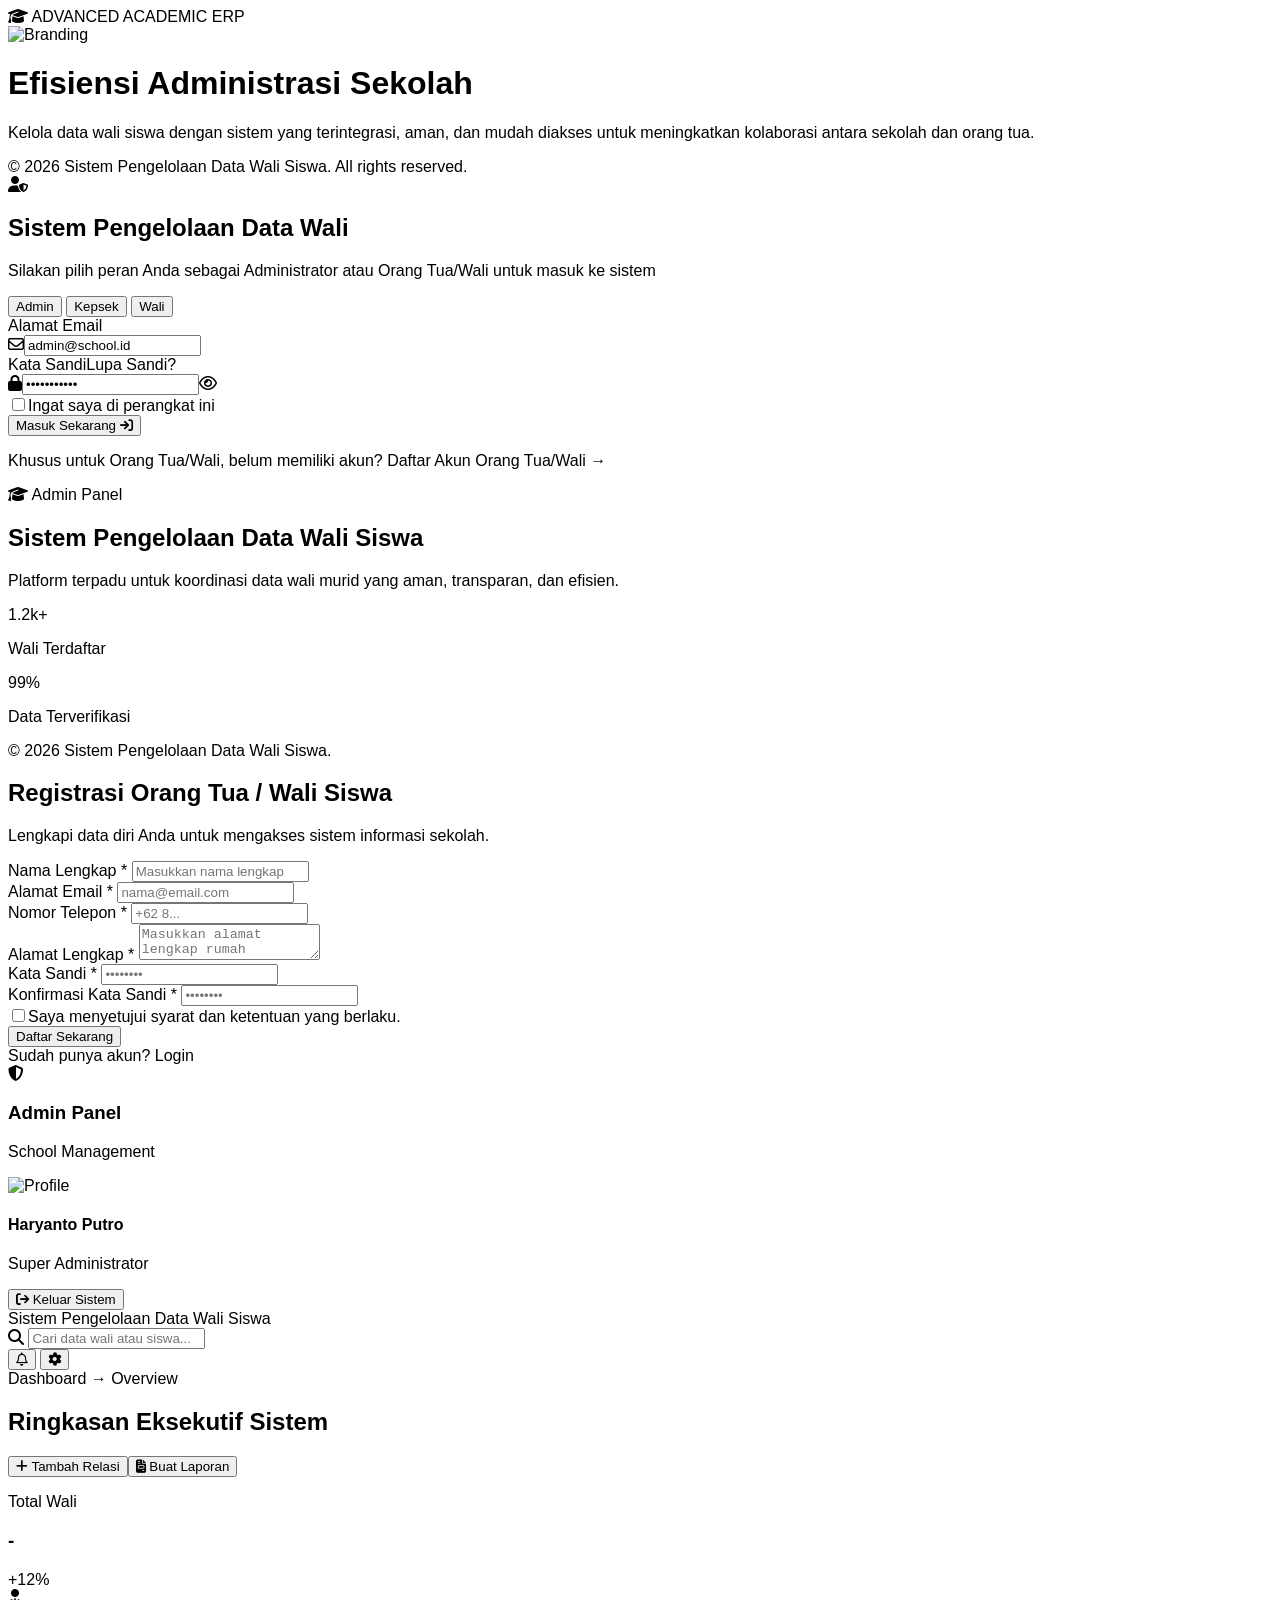
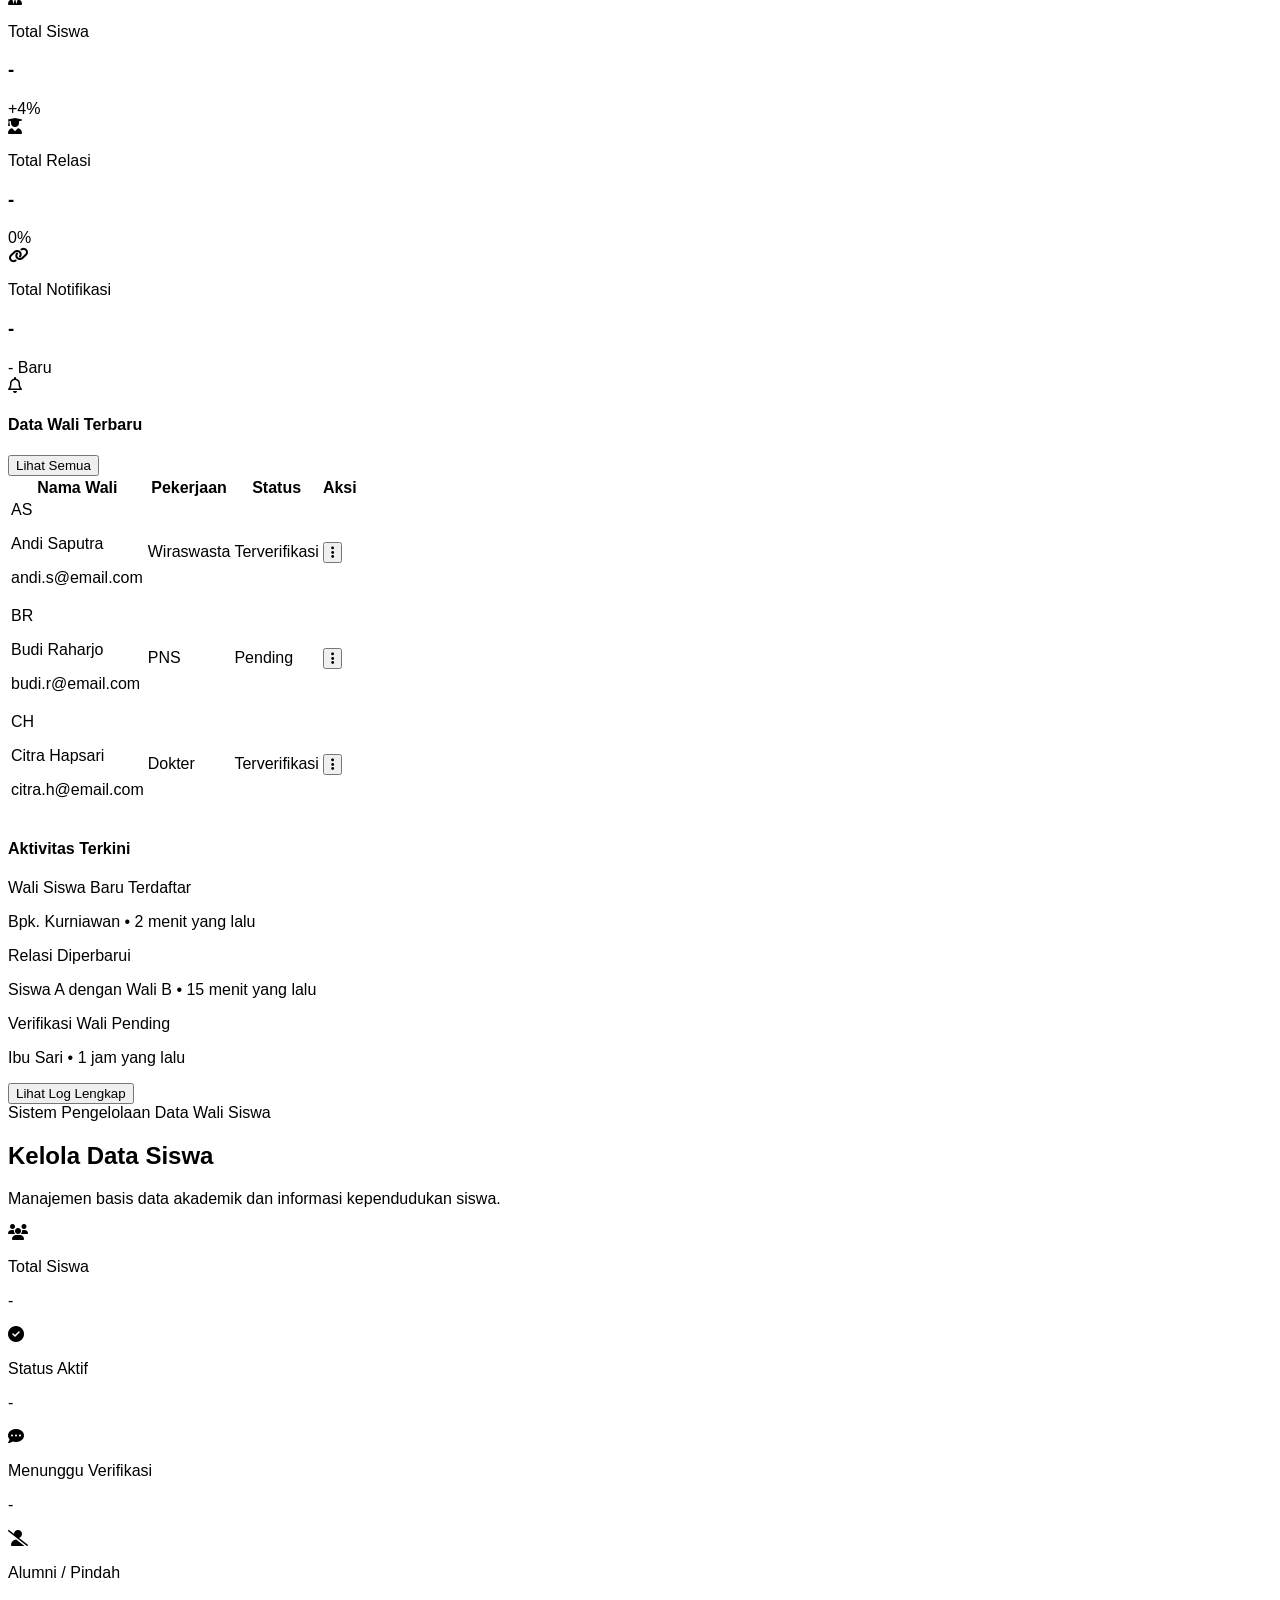
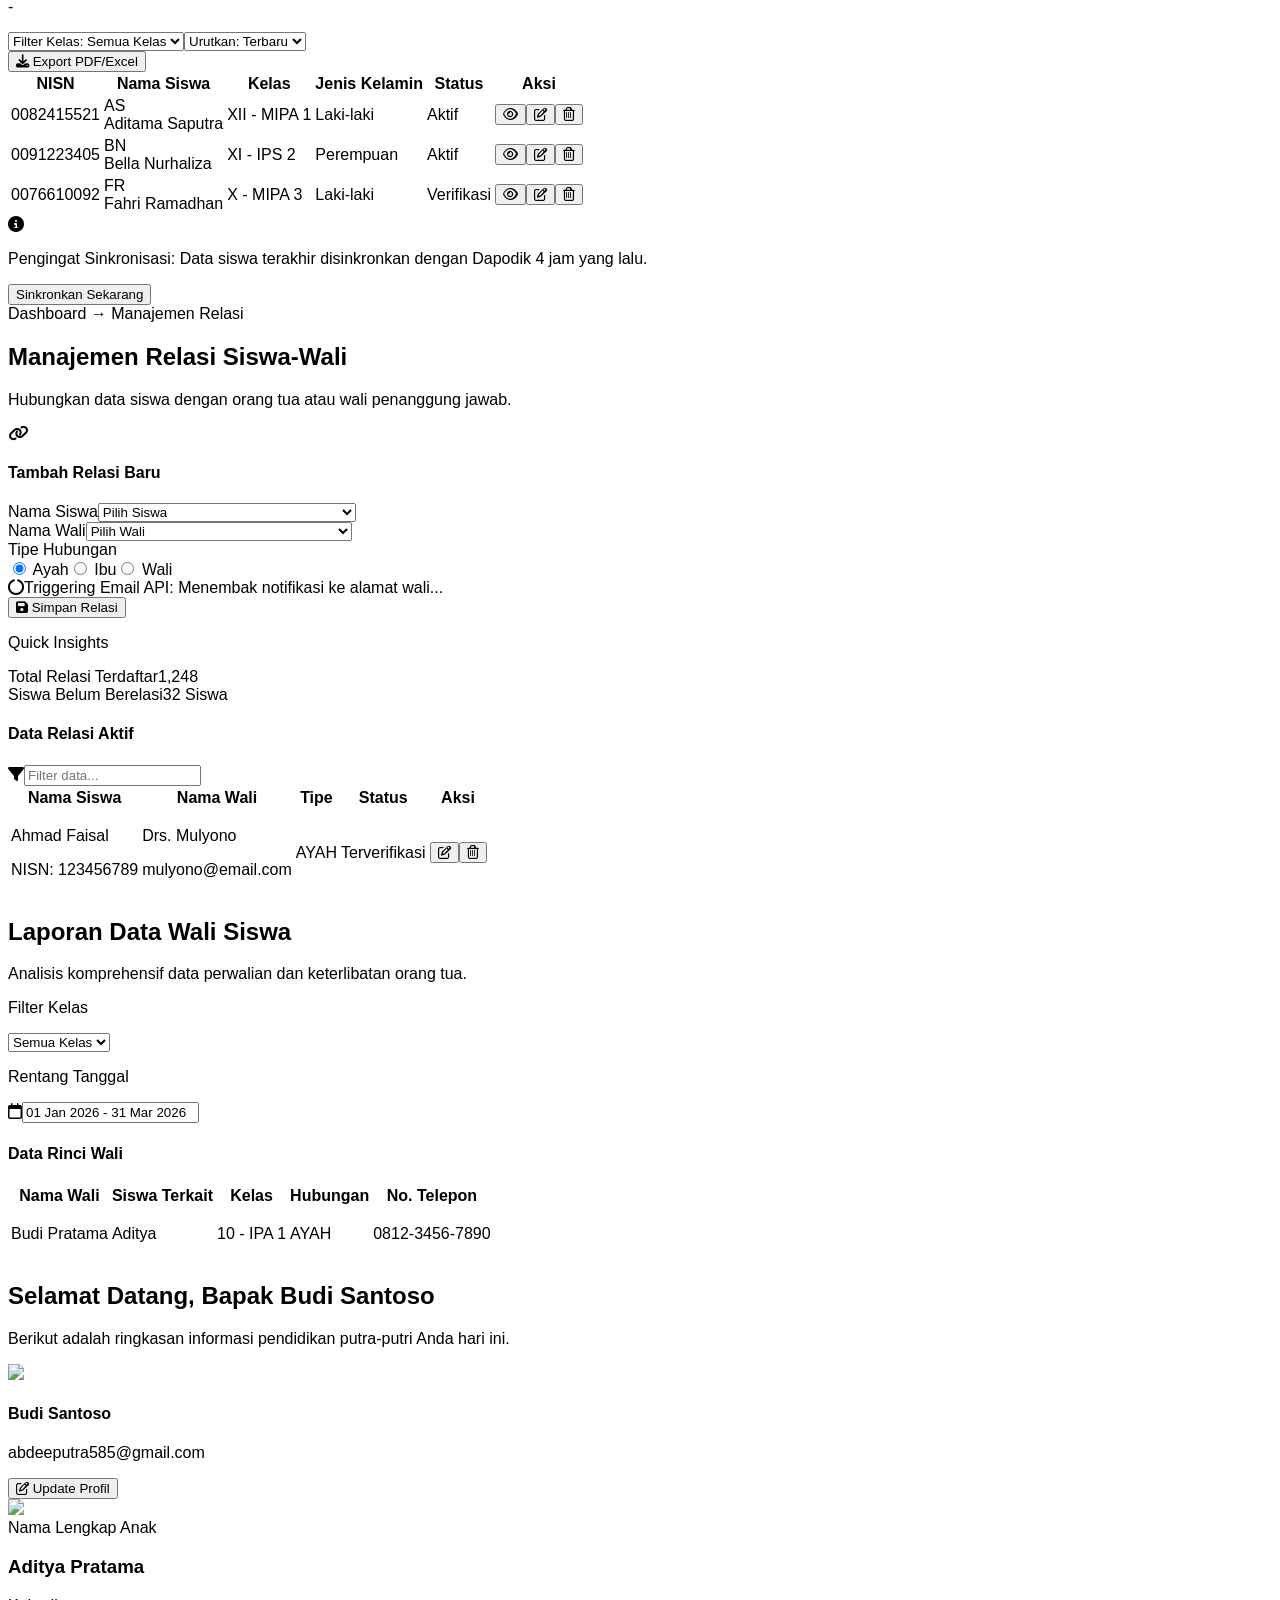
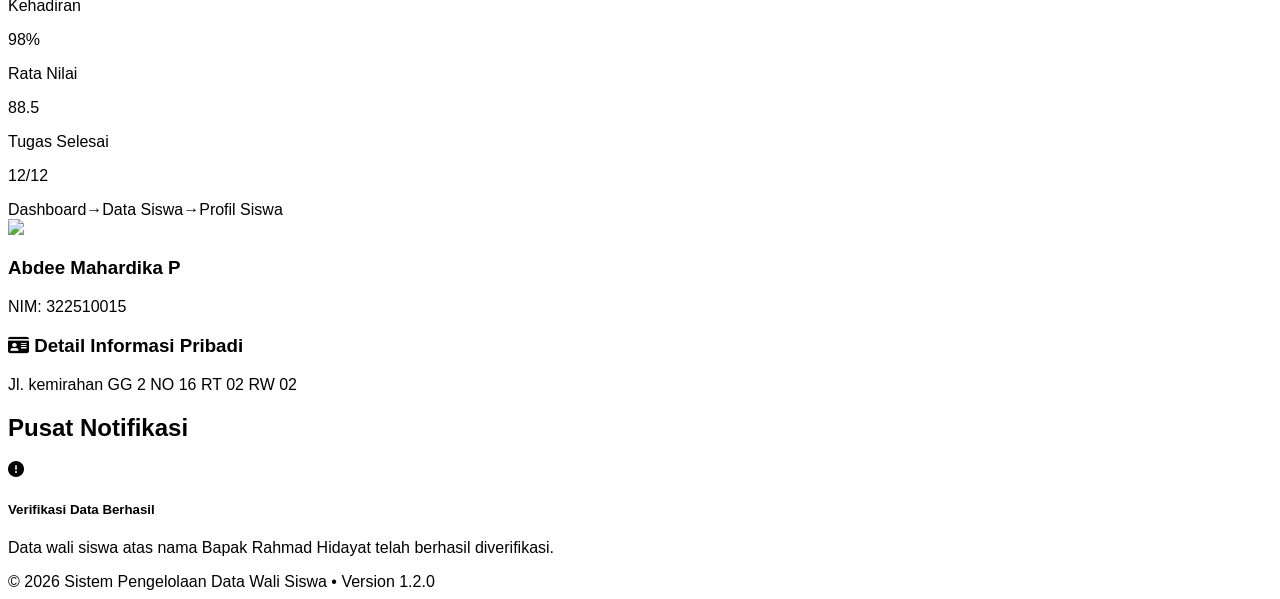
==== commit d3f69c2a: "NEW1" ====
--- a/index.html
+++ b/index.html
@@ -70,7 +70,7 @@
                         <div class="space-y-1">
                             <div class="flex justify-between items-center"><label
                                     class="text-2xs font-bold uppercase tracking-wider text-slate-500">Kata
-                                    Sandi</label><a href="#" class="text-2xs text-blue-600 hover:underline">Lupa
+                                    Sandi</label><a onclick="showForgotPassword()" class="text-2xs text-blue-600 hover:underline cursor-pointer">Lupa
                                     Sandi?</a></div>
                             <div class="relative"><span
                                     class="absolute inset-y-0 left-0 flex items-center pl-3 text-slate-400 text-xs"><i
@@ -223,7 +223,7 @@
                                 Administrator</p>
                         </div>
                     </div>
-                    <button onclick="showRoute('login')"
+                    <button onclick="performLogout()"
                         class="w-full flex items-center gap-2.5 px-3 py-2 text-xs font-bold text-red-600 hover:bg-red-50 rounded-xl transition-all"><i
                             class="fa-solid fa-arrow-right-from-bracket text-sm"></i> Keluar Sistem</button>
                 </div>
@@ -246,7 +246,7 @@
                             class="relative w-8 h-8 flex items-center justify-center hover:bg-slate-100 rounded-full transition-all text-sm"><i
                                 class="fa-regular fa-bell"></i><span
                                 class="absolute top-1.5 right-1.5 w-1.5 h-1.5 bg-red-500 rounded-full"></span></button>
-                        <button
+                        <button onclick="openSettings()"
                             class="w-8 h-8 flex items-center justify-center hover:bg-slate-100 rounded-full transition-all text-sm"><i
                                 class="fa-solid fa-gear"></i></button>
                     </div>
@@ -327,7 +327,7 @@
                                 class="lg:col-span-2 bg-white border border-slate-200 rounded-2xl shadow-2xs overflow-hidden">
                                 <div class="p-4 border-b border-slate-100 flex justify-between items-center bg-white">
                                     <h4 class="font-bold text-slate-900 text-sm">Data Wali Terbaru</h4><button
-                                        class="text-blue-600 text-2xs font-bold hover:underline">Lihat Semua</button>
+                                        onclick="switchTab('admin-siswa')" class="text-blue-600 text-2xs font-bold hover:underline">Lihat Semua</button>
                                 </div>
                                 <div class="overflow-x-auto">
                                     <table class="w-full text-left text-xs">
@@ -423,7 +423,7 @@
                                         <p class="text-3xs text-slate-400">Ibu Sari • 1 jam yang lalu</p>
                                     </div>
                                 </div>
-                                <button
+                                <button onclick="switchTab('notifikasi')"
                                     class="w-full bg-slate-50 hover:bg-slate-100 text-slate-700 text-xs font-bold py-2 rounded-xl border border-slate-100">Lihat
                                     Log Lengkap</button>
                             </div>
@@ -494,7 +494,7 @@
                                         class="px-2.5 py-1.5 bg-slate-50 border border-slate-200 rounded-xl outline-none">
                                         <option>Urutkan: Terbaru</option>
                                     </select></div>
-                                <button
+                                <button onclick="exportData()"
                                     class="text-slate-600 border border-slate-200 rounded-xl text-2xs font-bold px-3 py-1.5 hover:bg-slate-50 shadow-3xs"><i
                                         class="fa-solid fa-download mr-1 text-slate-400"></i> Export PDF/Excel</button>
                             </div>
